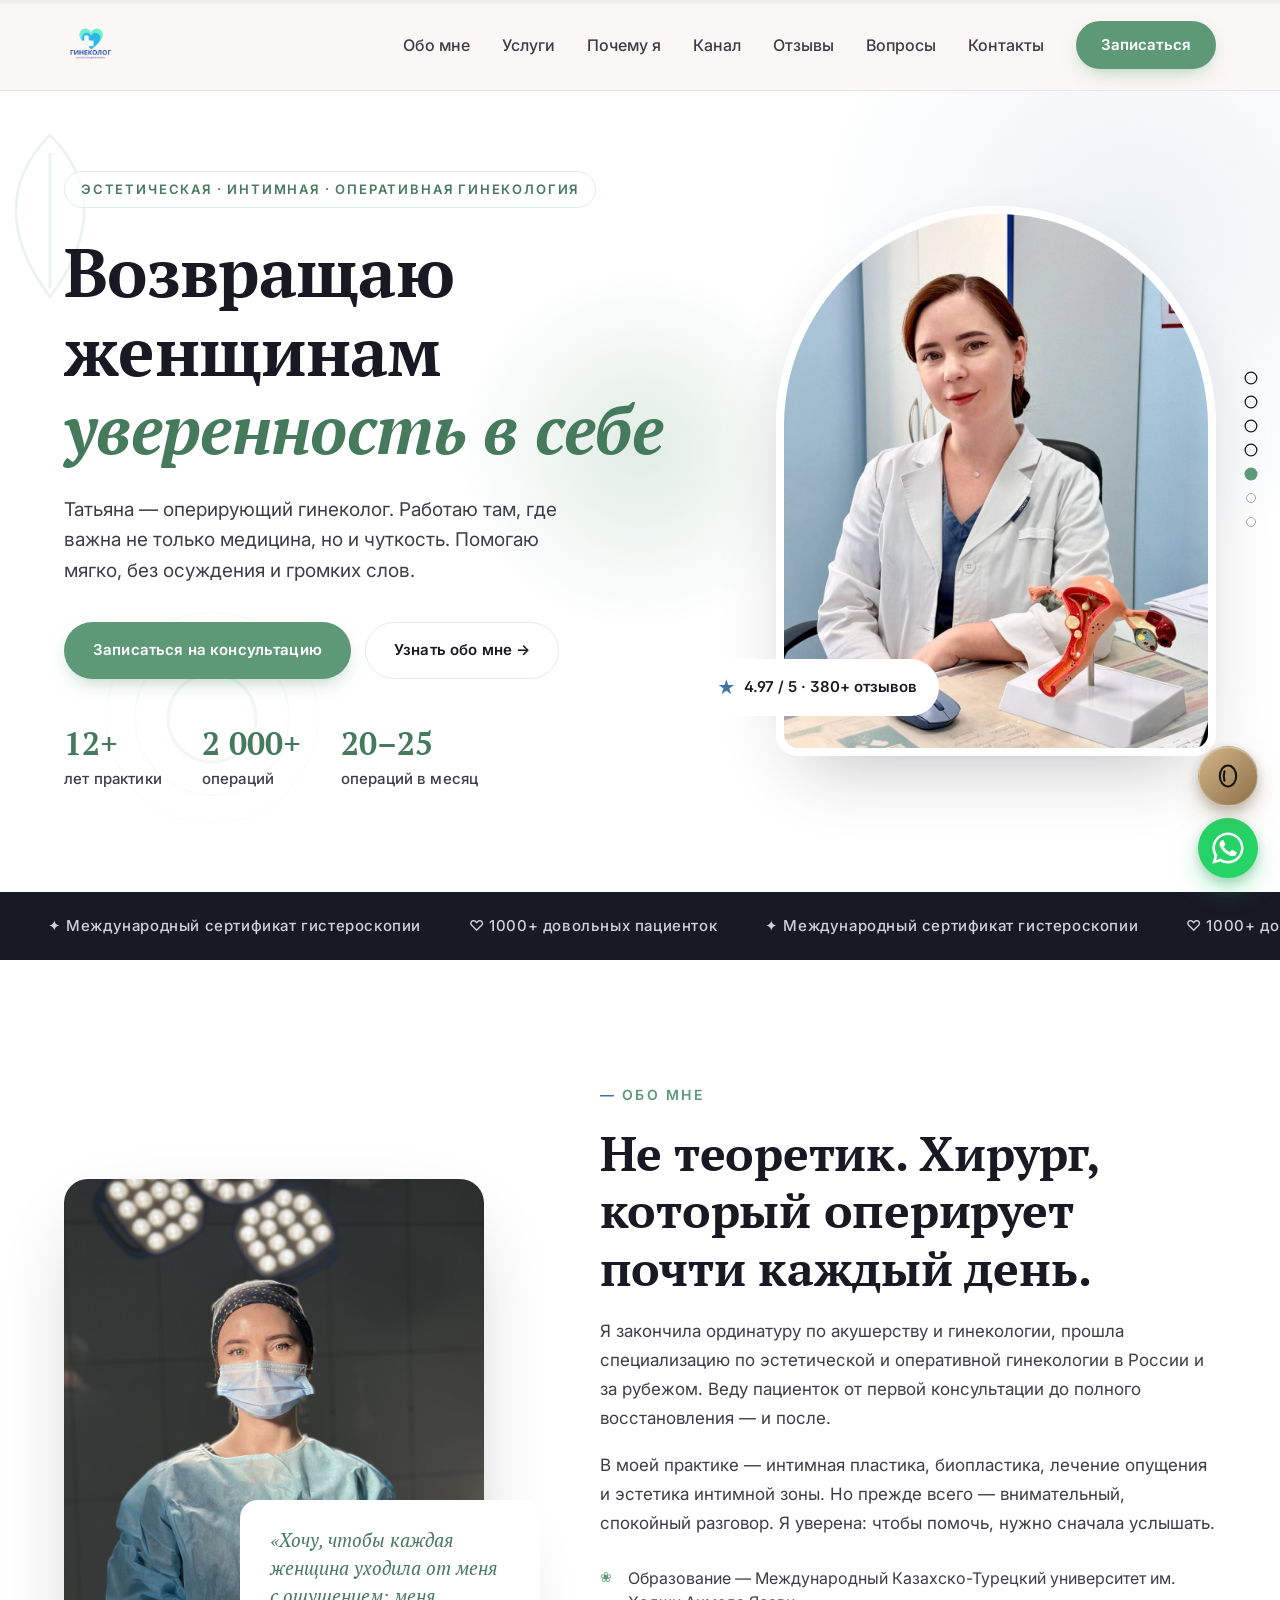
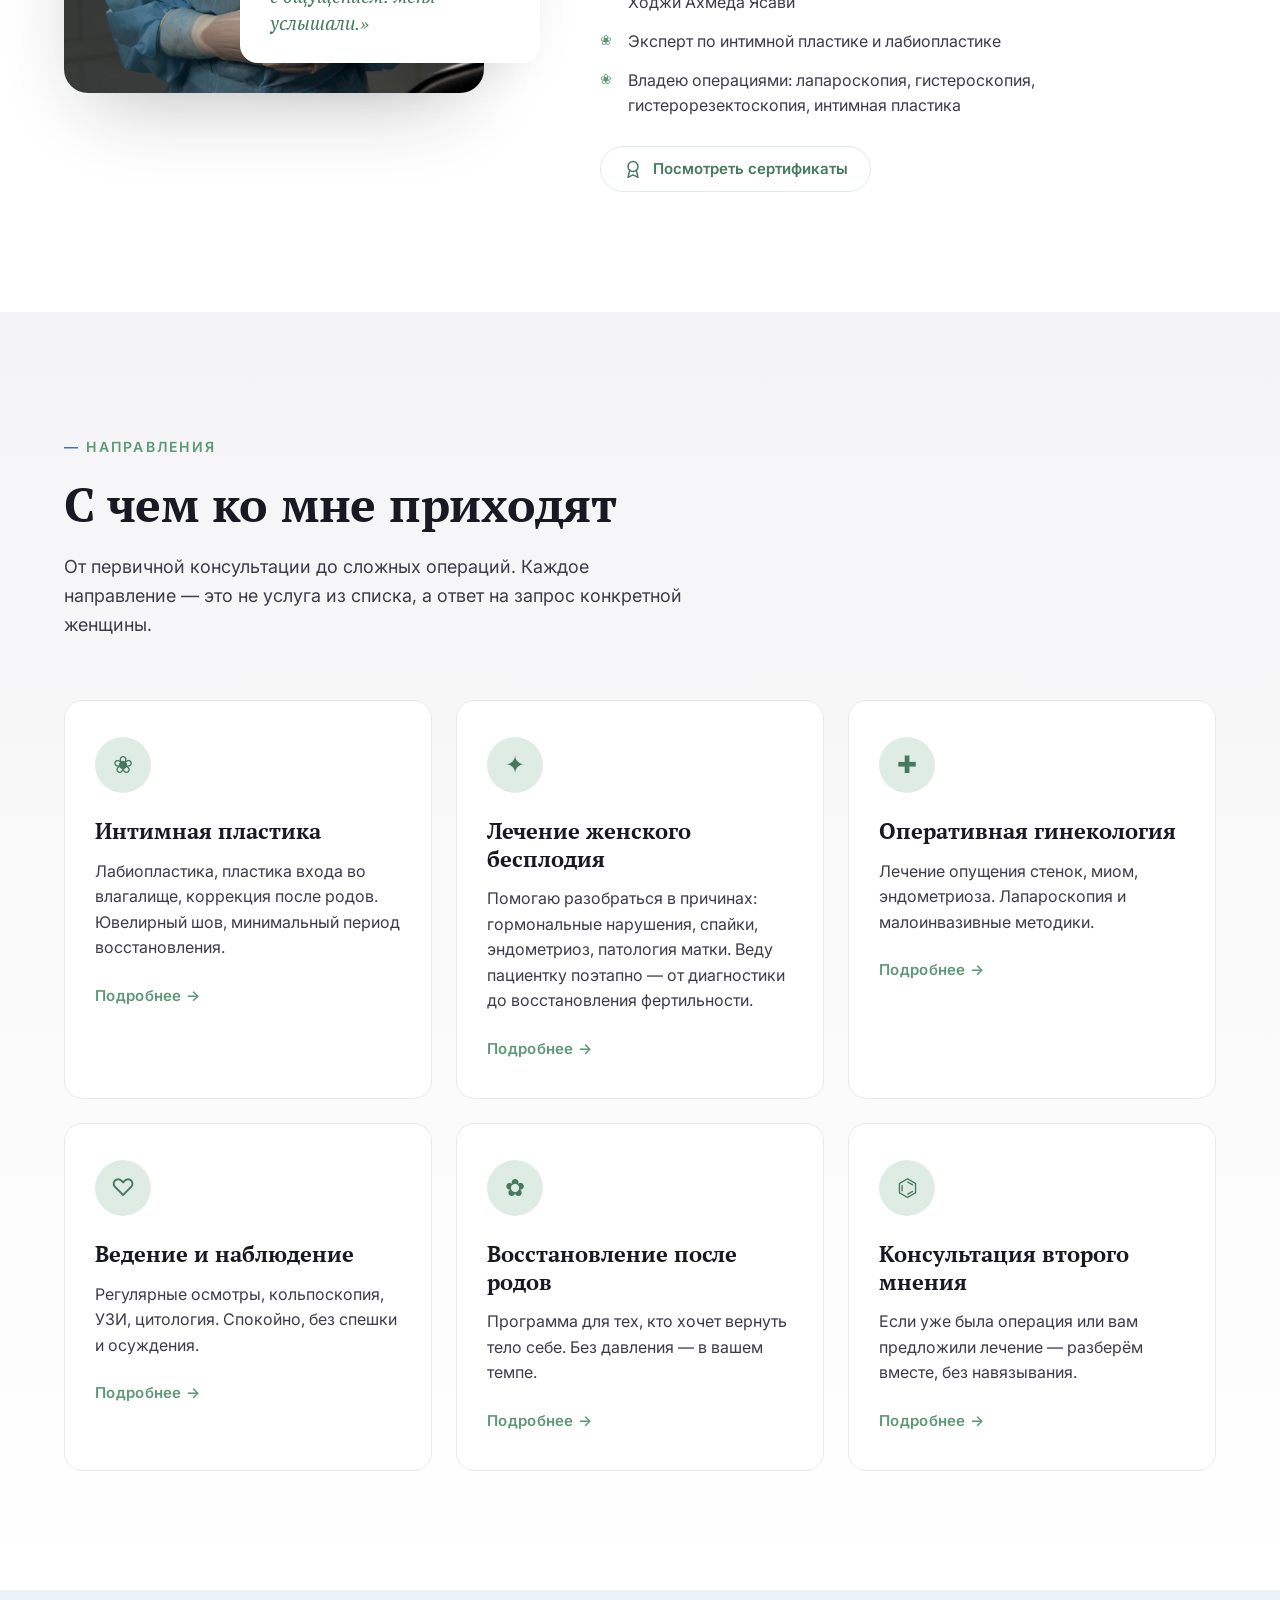
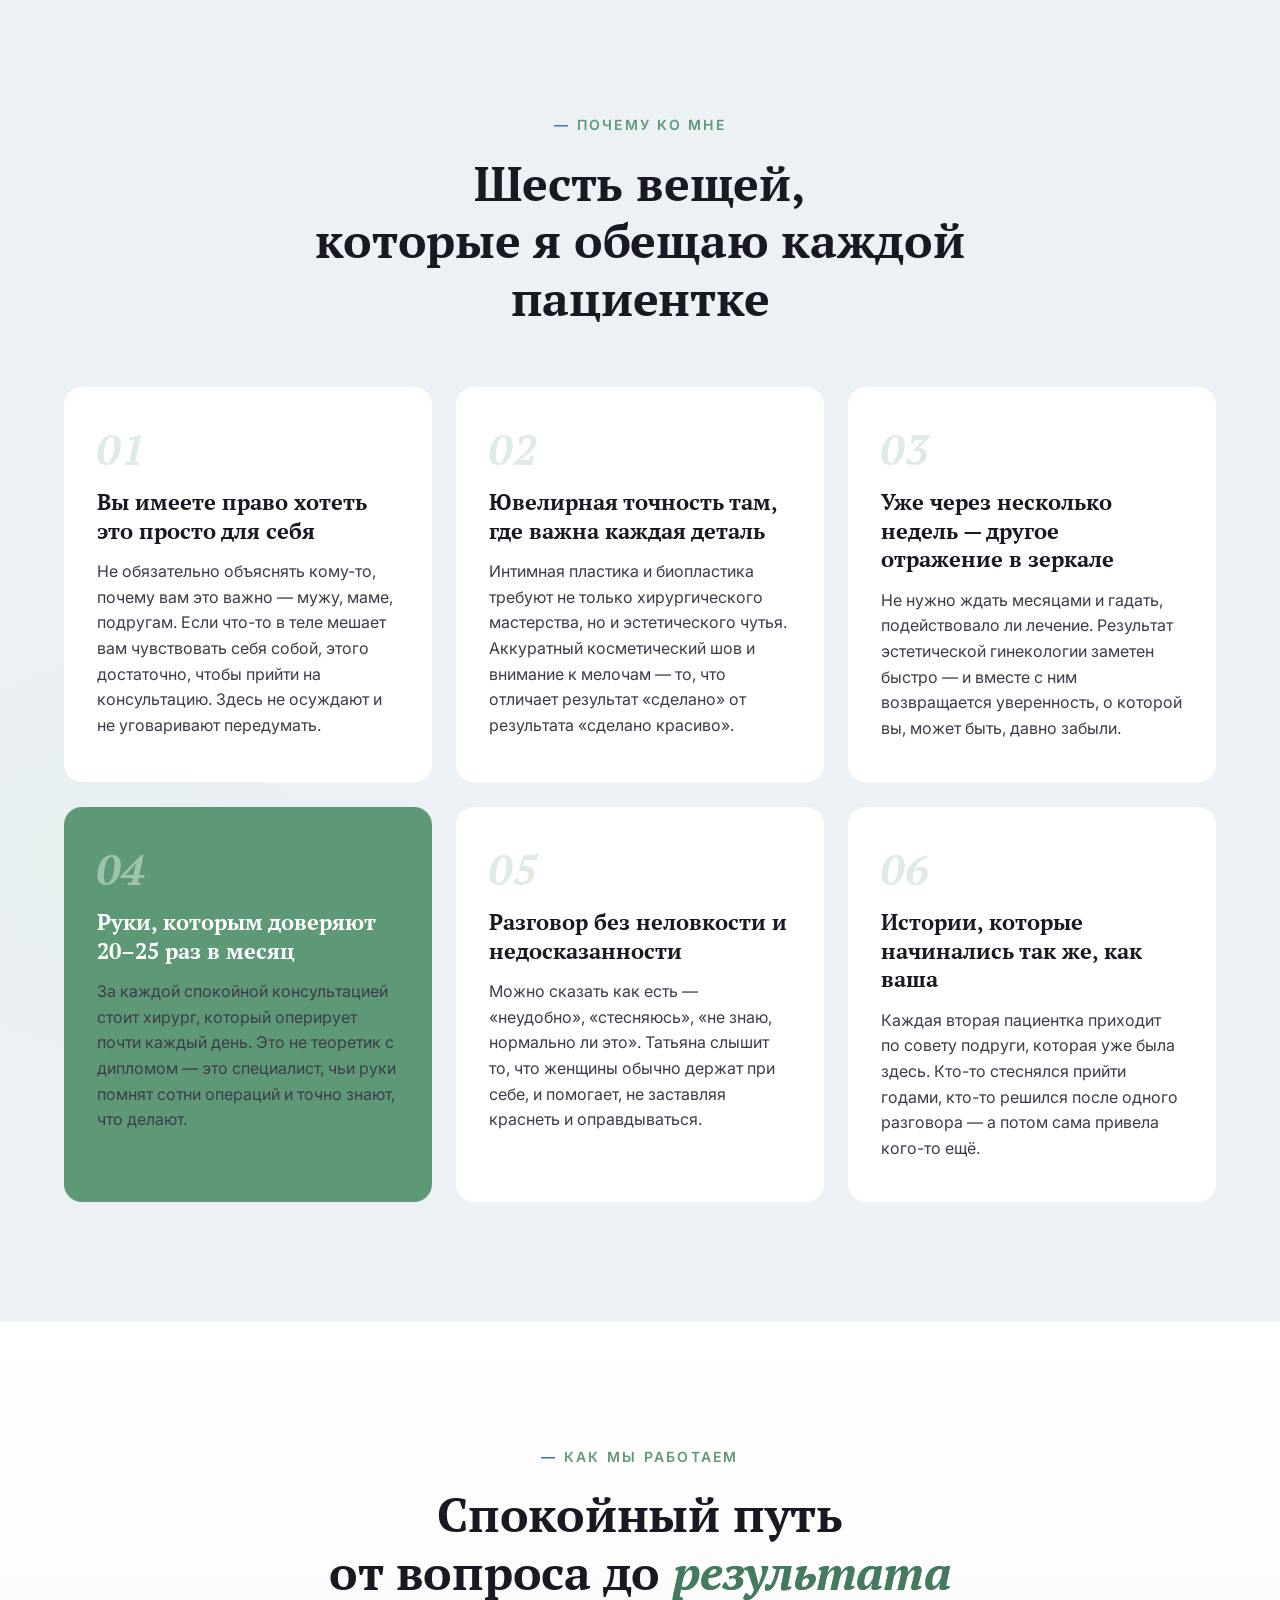
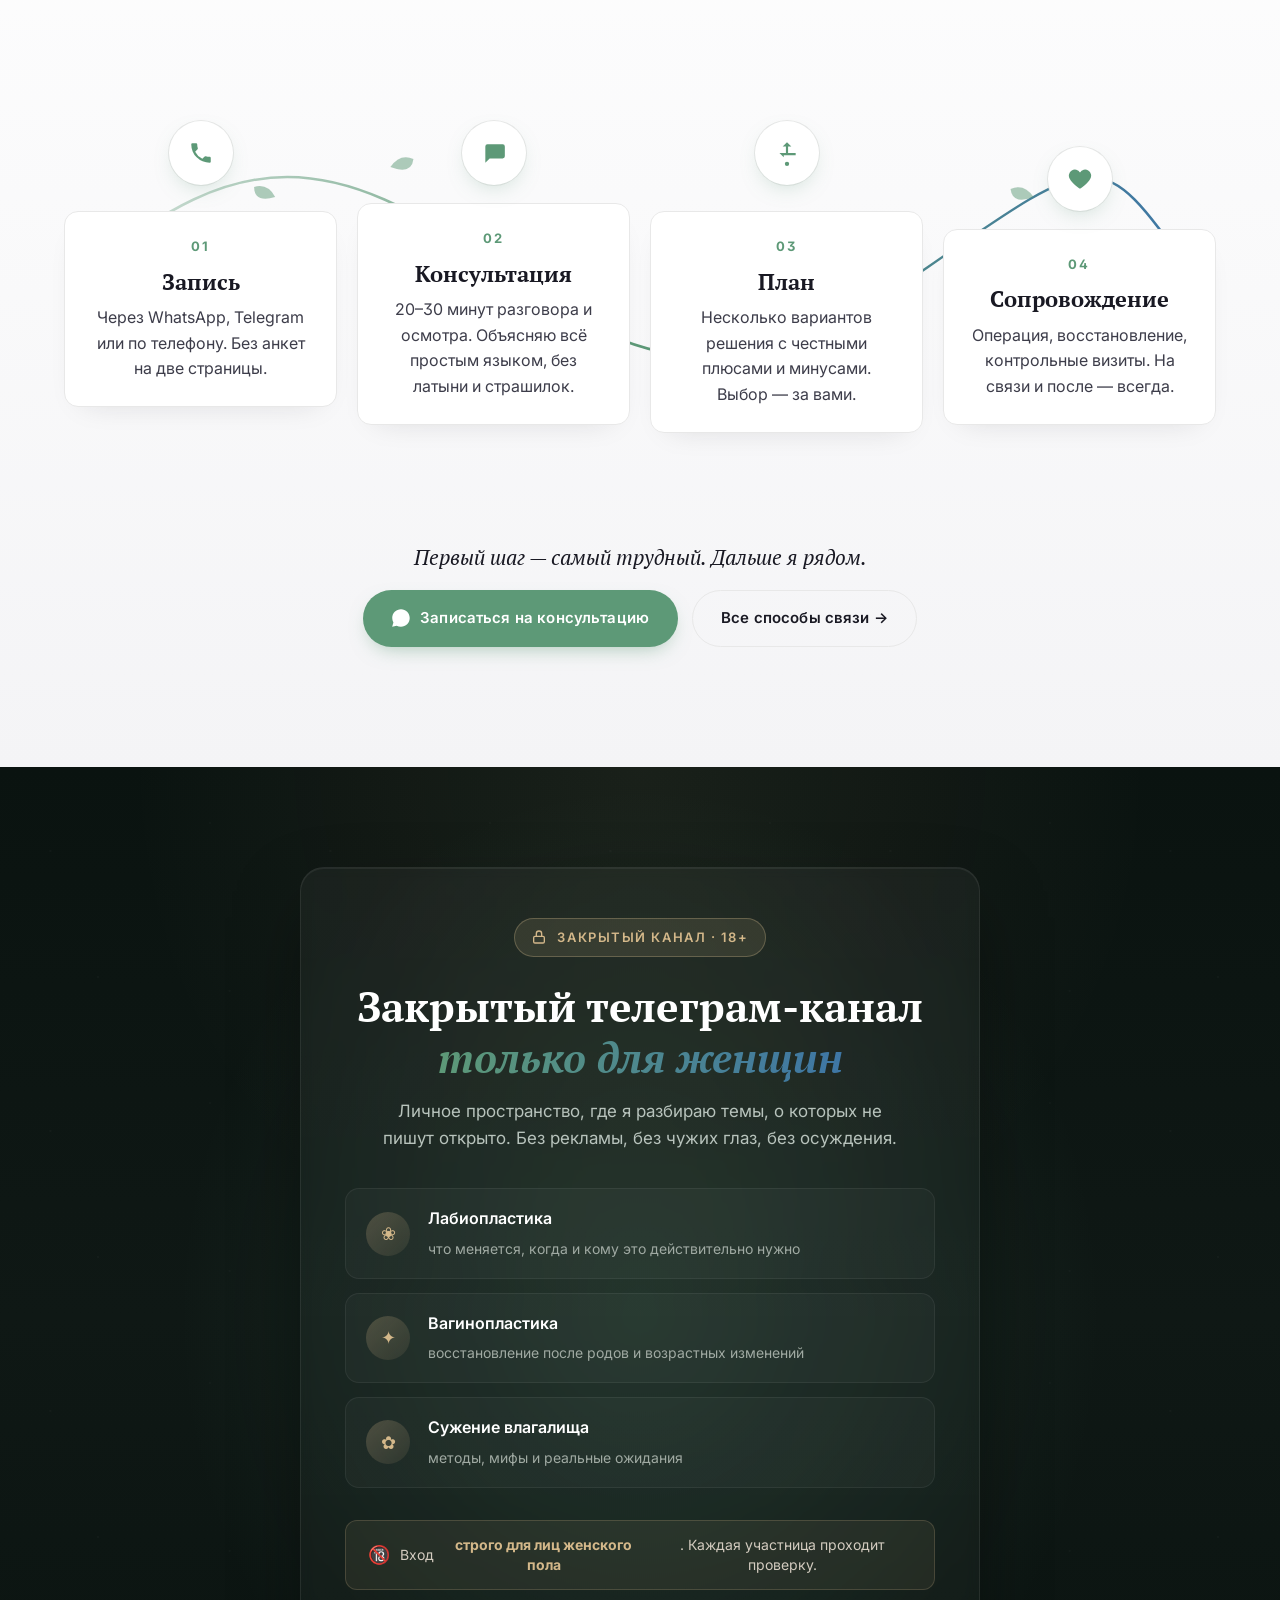
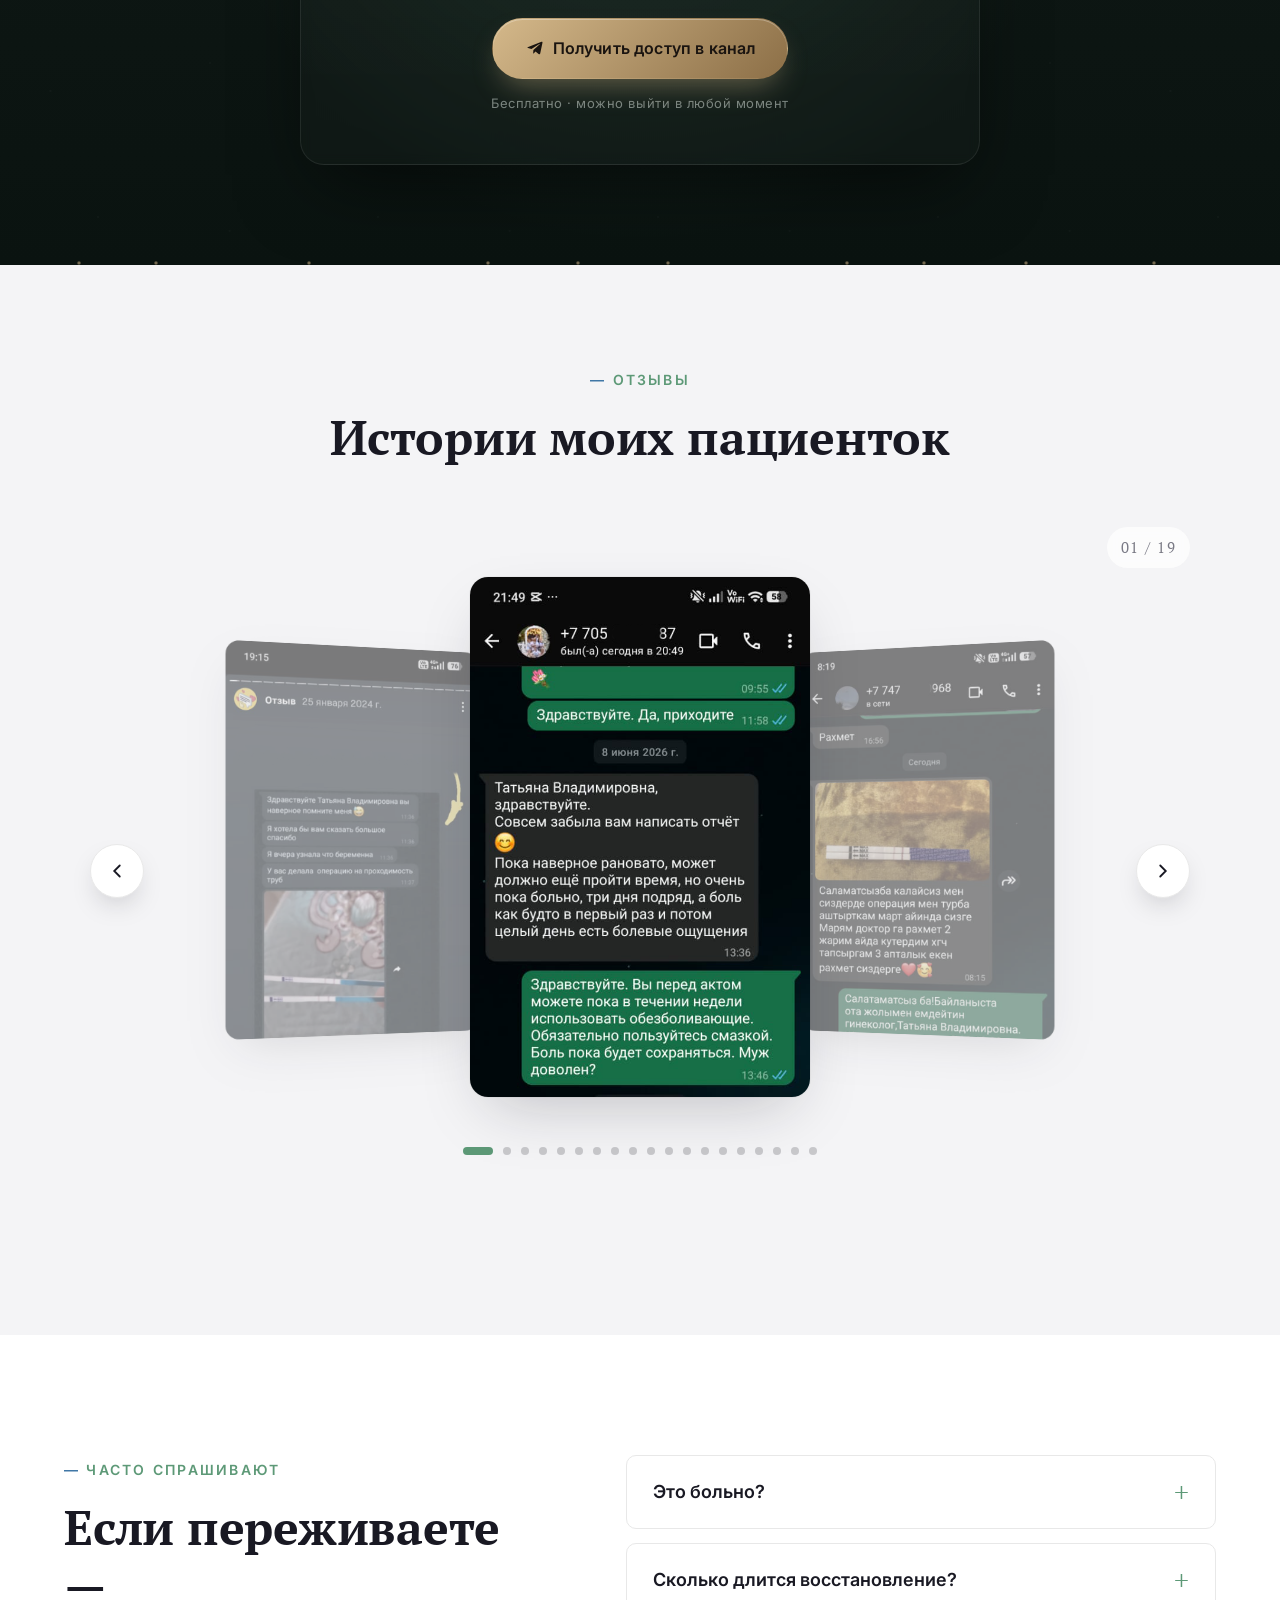
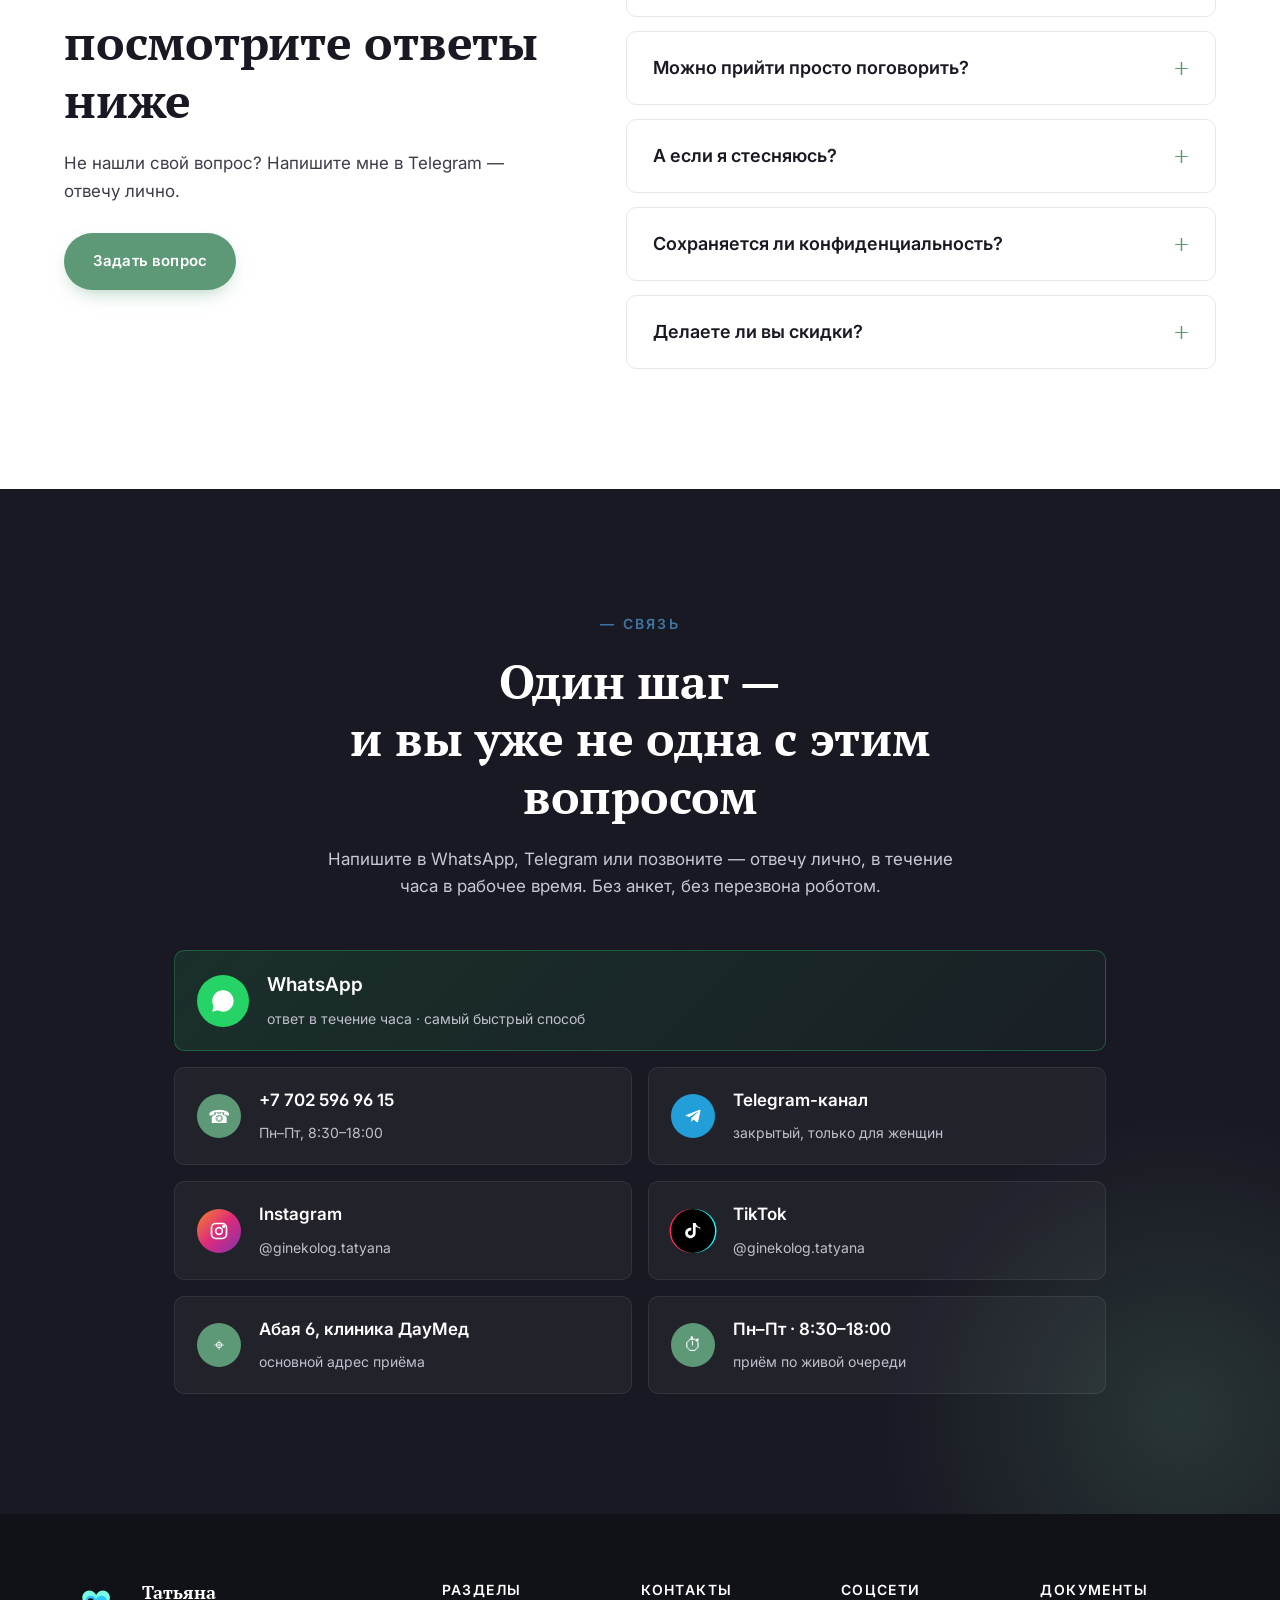
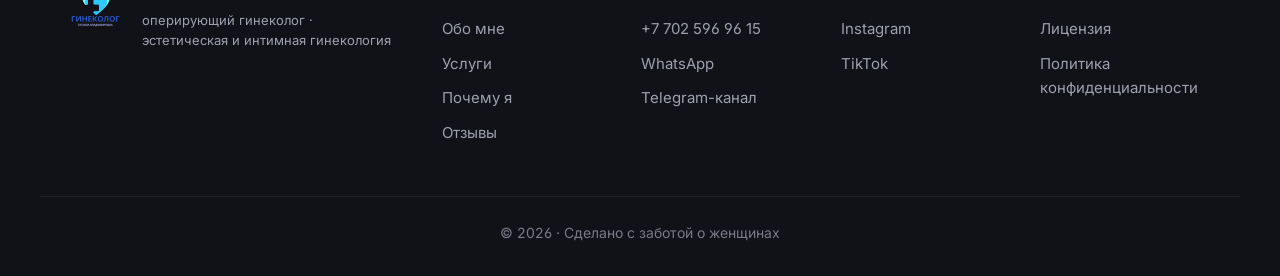
==== index.html @ 188d3ff8 "Hide T-letter fallback by default in nav logo: only show on image load error" ====
<!DOCTYPE html>
<html lang="ru">
<head>
<meta charset="UTF-8">
<meta name="viewport" content="width=device-width, initial-scale=1.0">
<title>Татьяна — оперирующий гинеколог · Эстетическая и интимная гинекология</title>
<meta name="description" content="Оперирующий гинеколог Татьяна Владимировна. Интимная пластика, лечение бесплодия, оперативная гинекология. Запись на консультацию в WhatsApp.">
<link rel="icon" type="image/png" href="images/logo.png">
<link rel="apple-touch-icon" href="images/logo.png">
<meta property="og:type" content="website">
<meta property="og:title" content="Гинеколог Татьяна Владимировна — интимная пластика, лечение бесплодия">
<meta property="og:description" content="Оперирующий гинеколог. Интимная пластика, лечение бесплодия, оперативная гинекология. 6+ лет практики, международный сертификат.">
<meta property="og:image" content="images/logo.png">
<meta property="og:image:width" content="1024">
<meta property="og:image:height" content="1024">
<meta property="og:site_name" content="Гинеколог Татьяна Владимировна">
<meta name="twitter:card" content="summary">
<meta name="twitter:image" content="images/logo.png">
<link rel="preconnect" href="https://fonts.googleapis.com">
<link rel="preconnect" href="https://fonts.gstatic.com" crossorigin>
<link href="https://fonts.googleapis.com/css2?family=PT+Serif:ital,wght@0,400;0,700;1,400;1,700&family=Inter:wght@300;400;500;600;700&display=swap" rel="stylesheet">
<link rel="stylesheet" href="styles.css">
</head>
<body>

<!-- ===== СКРОЛЛ ПРОГРЕСС ===== -->
<div class="scroll-progress"><span id="scrollBar"></span></div>

<!-- ===== КУРСОР СВЕЧЕНИЕ ===== -->
<div class="cursor-glow" id="cursorGlow"></div>

<!-- ===== ПЛАВАЮЩАЯ КНОПКА WHATSAPP ===== -->
<a href="https://wa.me/77025969615?text=Здравствуйте%2C%20хочу%20записаться%20на%20консультацию"
   target="_blank" rel="noopener" class="wa-float" aria-label="Написать в WhatsApp">
  <svg viewBox="0 0 32 32" aria-hidden="true">
    <path fill="currentColor" d="M16 .4C7.4.4.4 7.4.4 16c0 2.8.7 5.5 2.1 7.9L.3 31.7l8-2.1c2.3 1.3 4.9 1.9 7.6 1.9 8.6 0 15.6-7 15.6-15.6S24.6.4 16 .4zm0 28.4c-2.4 0-4.7-.6-6.7-1.9l-.5-.3-4.7 1.3 1.3-4.6-.3-.5C3.7 20.7 3 18.4 3 16 3 8.8 8.8 3 16 3s13 5.8 13 13-5.8 12.8-13 12.8zm7.2-9.6c-.4-.2-2.3-1.1-2.7-1.3s-.6-.2-.9.2-1 1.3-1.3 1.6-.5.2-.9 0-1.7-.6-3.2-2c-1.2-1.1-2-2.4-2.2-2.8s0-.6.2-.8c.2-.2.4-.5.6-.7.2-.2.3-.4.4-.7.1-.2 0-.5-.1-.7s-.9-2.2-1.2-3c-.3-.8-.7-.7-.9-.7h-.8c-.3 0-.7.1-1.1.5-.4.4-1.5 1.4-1.5 3.5s1.5 4 1.7 4.3c.2.3 3 4.6 7.3 6.4 1 .4 1.8.7 2.4.9 1 .3 1.9.3 2.7.2.8-.1 2.3-1 2.6-1.9.3-.9.3-1.7.2-1.9-.1-.2-.4-.3-.8-.5z"/>
  </svg>
  <span class="wa-float__tip">Написать в WhatsApp</span>
</a>

<!-- ===== БОКОВАЯ DOT НАВИГАЦИЯ ===== -->
<aside class="dot-nav" id="dotNav">
  <a href="#about" data-label="Обо мне"></a>
  <a href="#services" data-label="Услуги"></a>
  <a href="#advantages" data-label="Почему я"></a>
  <a href="#club" data-label="Канал"></a>
  <a href="#reviews" data-label="Отзывы"></a>
  <a href="#faq" data-label="Вопросы"></a>
  <a href="#contact" data-label="Контакты"></a>
</aside>

<!-- ===== ПЛАВАЮЩИЕ ЛИСТЬЯ (ДЕКОР) ===== -->
<svg class="leaf leaf--1" viewBox="0 0 100 100" aria-hidden="true">
  <path d="M50 5 C30 25, 20 55, 50 95 C80 55, 70 25, 50 5 Z M50 15 L50 90" fill="none" stroke="currentColor" stroke-width="1.5"/>
</svg>
<svg class="leaf leaf--2" viewBox="0 0 100 100" aria-hidden="true">
  <path d="M50 5 C30 25, 20 55, 50 95 C80 55, 70 25, 50 5 Z M50 15 L50 90 M50 35 L35 45 M50 35 L65 45 M50 55 L32 65 M50 55 L68 65" fill="none" stroke="currentColor" stroke-width="1.5"/>
</svg>
<svg class="leaf leaf--3" viewBox="0 0 100 100" aria-hidden="true">
  <circle cx="50" cy="50" r="20" fill="none" stroke="currentColor" stroke-width="1.5"/>
  <circle cx="50" cy="50" r="35" fill="none" stroke="currentColor" stroke-width="1" opacity=".5"/>
  <circle cx="50" cy="50" r="48" fill="none" stroke="currentColor" stroke-width=".8" opacity=".3"/>
</svg>

<!-- ===== NAV ===== -->
<header class="nav">
  <div class="container nav__inner">
    <a href="#" class="nav__logo">
      <img class="nav__logo-img" src="images/logo.png" alt="Гинеколог Татьяна Владимировна" onerror="this.style.display='none';this.nextElementSibling.style.display='flex'">
      <span class="nav__logo-fallback" style="display:none">
        <span class="nav__logo-mark">T</span>
        <span class="nav__logo-text">Татьяна<br><small>гинеколог · хирург</small></span>
      </span>
    </a>
    <nav class="nav__links">
      <a href="#about">Обо мне</a>
      <a href="#services">Услуги</a>
      <a href="#advantages">Почему я</a>
      <a href="#club">Канал</a>
      <a href="#reviews">Отзывы</a>
      <a href="#faq">Вопросы</a>
      <a href="#contact">Контакты</a>
    </nav>
    <a href="#contact" class="btn btn--primary nav__cta">Записаться</a>
    <button class="nav__burger" aria-label="меню" onclick="document.body.classList.toggle('menu-open')">
      <span></span><span></span><span></span>
    </button>
  </div>
</header>

<!-- ===== HERO ===== -->
<section class="hero">
  <div class="hero__bg-blob"></div>
  <div class="container hero__inner">
    <div class="hero__text">
      <div class="hero__eyebrow">Эстетическая · интимная · оперативная гинекология</div>
      <h1 class="hero__title" data-split>
        Возвращаю женщинам<br>
        <em class="grad-text">уверенность в себе</em>
      </h1>
      <p class="hero__lead">
        Татьяна — оперирующий гинеколог. Работаю там, где важна не только медицина,
        но и чуткость. Помогаю мягко, без осуждения и громких слов.
      </p>
      <div class="hero__cta">
        <a href="#contact" class="btn btn--primary">Записаться на консультацию</a>
        <a href="#about" class="btn btn--ghost">Узнать обо мне →</a>
      </div>
      <div class="hero__stats">
        <div><b data-count="12" data-suffix="+">0</b><span>лет практики</span></div>
        <div><b data-count="2000" data-suffix="+">0</b><span>операций</span></div>
        <div><b data-count="25" data-prefix="20–">0</b><span>операций в месяц</span></div>
      </div>
    </div>
    <div class="hero__photo">
      <div class="hero__photo-frame">
        <img src="images/hero.jpg" alt="Татьяна — оперирующий гинеколог" loading="eager">
      </div>
      <div class="hero__photo-badge">
        <span>★</span> 4.97 / 5 · 380+ отзывов
      </div>
    </div>
  </div>
</section>

<!-- ===== TRUST STRIP (бегущая строка) ===== -->
<section class="trust">
  <div class="marquee">
    <div class="marquee__track">
      <span>✦ Международный сертификат гистероскопии</span>
      <span>♡ 1000+ довольных пациенток</span>
      <!-- дубль для бесшовности -->
      <span>✦ Международный сертификат гистероскопии</span>
      <span>♡ 1000+ довольных пациенток</span>
      <span>✦ Международный сертификат гистероскопии</span>
      <span>♡ 1000+ довольных пациенток</span>
      <span>✦ Международный сертификат гистероскопии</span>
      <span>♡ 1000+ довольных пациенток</span>
    </div>
  </div>
</section>

<!-- ===== ABOUT ===== -->
<section class="about" id="about">
  <div class="container about__inner">
    <div class="about__photo">
      <div class="about__photo-frame">
        <img src="images/about.jpg" alt="Татьяна на приёме — фото в кабинете" loading="lazy">
      </div>
      <div class="about__quote">
        «Хочу, чтобы каждая женщина уходила от меня
        с ощущением: меня услышали.»
      </div>
    </div>
    <div class="about__text">
      <div class="section-eyebrow">Обо мне</div>
      <h2 class="section-title">Не теоретик. Хирург, который оперирует почти каждый день.</h2>
      <p>
        Я закончила ординатуру по акушерству и гинекологии, прошла специализацию по
        эстетической и оперативной гинекологии в России и за рубежом. Веду пациенток
        от первой консультации до полного восстановления — и после.
      </p>
      <p>
        В моей практике — интимная пластика, биопластика, лечение опущения и эстетика
        интимной зоны. Но прежде всего — внимательный, спокойный разговор.
        Я уверена: чтобы помочь, нужно сначала услышать.
      </p>
      <ul class="about__list">
        <li>Образование — Международный Казахско-Турецкий университет им. Ходжи Ахмеда Ясави</li>
        <li>Эксперт по интимной пластике и лабиопластике</li>
        <li>Владею операциями: лапароскопия, гистероскопия, гистерорезектоскопия, интимная пластика</li>
      </ul>
      <button type="button" class="about__certs-btn" id="certsOpen">
        <svg viewBox="0 0 24 24" width="20" height="20" fill="none" stroke="currentColor" stroke-width="1.8" stroke-linecap="round" stroke-linejoin="round" aria-hidden="true">
          <circle cx="12" cy="9" r="6"/>
          <path d="M8 13.5 L6 22 L12 19 L18 22 L16 13.5"/>
        </svg>
        Посмотреть сертификаты
      </button>
    </div>
  </div>
</section>

<!-- ===== ПОПАП СЕРТИФИКАТОВ ===== -->
<div class="certs-modal" id="certsModal" aria-hidden="true" role="dialog" aria-label="Сертификаты и дипломы">
  <div class="certs-modal__backdrop" data-cert-close></div>
  <button class="certs-modal__close" data-cert-close aria-label="Закрыть">
    <svg viewBox="0 0 24 24" fill="none" stroke="currentColor" stroke-width="2" stroke-linecap="round"><path d="M6 6l12 12M18 6L6 18"/></svg>
  </button>
  <div class="certs-modal__stage">
    <div class="certs-modal__head">
      <div class="section-eyebrow">Документы</div>
      <h3>Сертификаты и дипломы</h3>
      <p>Нажмите на любой, чтобы увеличить</p>
    </div>
    <div class="certs-grid" id="certsGrid">
      <a href="images/certificates/cert-1.jpg" target="_blank" rel="noopener" class="certs-grid__item"><img src="images/certificates/cert-1.jpg" alt="Сертификат 1" loading="lazy" onerror="this.parentElement.style.display='none'"></a>
      <a href="images/certificates/cert-2.jpg" target="_blank" rel="noopener" class="certs-grid__item"><img src="images/certificates/cert-2.jpg" alt="Сертификат 2" loading="lazy" onerror="this.parentElement.style.display='none'"></a>
      <a href="images/certificates/cert-3.jpg" target="_blank" rel="noopener" class="certs-grid__item"><img src="images/certificates/cert-3.jpg" alt="Сертификат 3" loading="lazy" onerror="this.parentElement.style.display='none'"></a>
      <a href="images/certificates/cert-4.jpg" target="_blank" rel="noopener" class="certs-grid__item"><img src="images/certificates/cert-4.jpg" alt="Сертификат 4" loading="lazy" onerror="this.parentElement.style.display='none'"></a>
      <a href="images/certificates/cert-5.jpg" target="_blank" rel="noopener" class="certs-grid__item"><img src="images/certificates/cert-5.jpg" alt="Сертификат 5" loading="lazy" onerror="this.parentElement.style.display='none'"></a>
      <a href="images/certificates/cert-6.jpg" target="_blank" rel="noopener" class="certs-grid__item"><img src="images/certificates/cert-6.jpg" alt="Сертификат 6" loading="lazy" onerror="this.parentElement.style.display='none'"></a>
      <a href="images/certificates/cert-7.jpg" target="_blank" rel="noopener" class="certs-grid__item"><img src="images/certificates/cert-7.jpg" alt="Сертификат 7" loading="lazy" onerror="this.parentElement.style.display='none'"></a>
    </div>
    <p class="certs-empty" id="certsEmpty">Документы загружаются. Скоро будут опубликованы.</p>
  </div>
</div>

<!-- ===== SERVICES ===== -->
<section class="services" id="services">
  <div class="container">
    <div class="section-head">
      <div class="section-eyebrow">Направления</div>
      <h2 class="section-title">С чем ко мне приходят</h2>
      <p class="section-lead">
        От первичной консультации до сложных операций. Каждое направление — это не услуга
        из списка, а ответ на запрос конкретной женщины.
      </p>
    </div>
    <div class="services__grid">
      <article class="service" data-tilt>
        <div class="service__icon">❀</div>
        <h3>Интимная пластика</h3>
        <p>Лабиопластика, пластика входа во влагалище, коррекция после родов. Ювелирный шов, минимальный период восстановления.</p>
        <a class="service__link" href="services/intimate-plasty.html">Подробнее →</a>
      </article>
      <article class="service" data-tilt>
        <div class="service__icon">✦</div>
        <h3>Лечение женского бесплодия</h3>
        <p>Помогаю разобраться в причинах: гормональные нарушения, спайки, эндометриоз, патология матки. Веду пациентку поэтапно — от диагностики до восстановления фертильности.</p>
        <a class="service__link" href="services/infertility.html">Подробнее →</a>
      </article>
      <article class="service" data-tilt>
        <div class="service__icon">✚</div>
        <h3>Оперативная гинекология</h3>
        <p>Лечение опущения стенок, миом, эндометриоза. Лапароскопия и малоинвазивные методики.</p>
        <a class="service__link" href="services/surgery.html">Подробнее →</a>
      </article>
      <article class="service" data-tilt>
        <div class="service__icon">♡</div>
        <h3>Ведение и наблюдение</h3>
        <p>Регулярные осмотры, кольпоскопия, УЗИ, цитология. Спокойно, без спешки и осуждения.</p>
        <a class="service__link" href="services/observation.html">Подробнее →</a>
      </article>
      <article class="service" data-tilt>
        <div class="service__icon">✿</div>
        <h3>Восстановление после родов</h3>
        <p>Программа для тех, кто хочет вернуть тело себе. Без давления — в вашем темпе.</p>
        <a class="service__link" href="services/postpartum.html">Подробнее →</a>
      </article>
      <article class="service" data-tilt>
        <div class="service__icon">⌬</div>
        <h3>Консультация второго мнения</h3>
        <p>Если уже была операция или вам предложили лечение — разберём вместе, без навязывания.</p>
        <a class="service__link" href="services/second-opinion.html">Подробнее →</a>
      </article>
    </div>
  </div>
</section>

<!-- ===== ADVANTAGES (6 БЛОКОВ ИЗ ДОКА) ===== -->
<section class="adv" id="advantages">
  <div class="container">
    <div class="section-head section-head--center">
      <div class="section-eyebrow">Почему ко мне</div>
      <h2 class="section-title">Шесть вещей,<br>которые я обещаю каждой пациентке</h2>
    </div>
    <div class="adv__grid">
      <div class="adv__card" data-tilt>
        <div class="adv__num">01</div>
        <h3>Вы имеете право хотеть это просто для себя</h3>
        <p>Не обязательно объяснять кому-то, почему вам это важно — мужу, маме, подругам. Если что-то в теле мешает вам чувствовать себя собой, этого достаточно, чтобы прийти на консультацию. Здесь не осуждают и не уговаривают передумать.</p>
      </div>
      <div class="adv__card" data-tilt>
        <div class="adv__num">02</div>
        <h3>Ювелирная точность там, где важна каждая деталь</h3>
        <p>Интимная пластика и биопластика требуют не только хирургического мастерства, но и эстетического чутья. Аккуратный косметический шов и внимание к мелочам — то, что отличает результат «сделано» от результата «сделано красиво».</p>
      </div>
      <div class="adv__card" data-tilt>
        <div class="adv__num">03</div>
        <h3>Уже через несколько недель — другое отражение в зеркале</h3>
        <p>Не нужно ждать месяцами и гадать, подействовало ли лечение. Результат эстетической гинекологии заметен быстро — и вместе с ним возвращается уверенность, о которой вы, может быть, давно забыли.</p>
      </div>
      <div class="adv__card adv__card--accent" data-tilt>
        <div class="adv__num">04</div>
        <h3>Руки, которым доверяют 20–25 раз в месяц</h3>
        <p>За каждой спокойной консультацией стоит хирург, который оперирует почти каждый день. Это не теоретик с дипломом — это специалист, чьи руки помнят сотни операций и точно знают, что делают.</p>
      </div>
      <div class="adv__card" data-tilt>
        <div class="adv__num">05</div>
        <h3>Разговор без неловкости и недосказанности</h3>
        <p>Можно сказать как есть — «неудобно», «стесняюсь», «не знаю, нормально ли это». Татьяна слышит то, что женщины обычно держат при себе, и помогает, не заставляя краснеть и оправдываться.</p>
      </div>
      <div class="adv__card" data-tilt>
        <div class="adv__num">06</div>
        <h3>Истории, которые начинались так же, как ваша</h3>
        <p>Каждая вторая пациентка приходит по совету подруги, которая уже была здесь. Кто-то стеснялся прийти годами, кто-то решился после одного разговора — а потом сама привела кого-то ещё.</p>
      </div>
    </div>
  </div>
</section>

<!-- ===== PROCESS ===== -->
<section class="process" id="process">
  <div class="container">
    <div class="section-head section-head--center">
      <div class="section-eyebrow">Как мы работаем</div>
      <h2 class="section-title">Спокойный путь<br>от вопроса до <em class="grad-text">результата</em></h2>
    </div>

    <div class="path">
      <svg class="path__svg" viewBox="0 0 1200 360" preserveAspectRatio="none" aria-hidden="true">
        <defs>
          <linearGradient id="pathG" x1="0" y1="0" x2="1" y2="0">
            <stop offset="0%" stop-color="#5d9977" stop-opacity=".25"/>
            <stop offset="50%" stop-color="#5d9977"/>
            <stop offset="100%" stop-color="#3e76a5"/>
          </linearGradient>
        </defs>
        <path id="branch" class="path__branch"
              d="M 30 180 C 180 60, 280 60, 450 180 S 720 300, 900 180 S 1080 60, 1170 180"
              fill="none" stroke="url(#pathG)" stroke-width="2.5" stroke-linecap="round"/>
        <g class="path__leaves" fill="#5d9977">
          <path d="M 220 110 q -8 -14 -22 -10 q 0 16 22 10 Z" opacity=".5"/>
          <path d="M 340 80 q 10 -14 24 -8 q -2 16 -24 8 Z" opacity=".5"/>
          <path d="M 560 230 q -10 14 -24 8 q 2 -16 24 -8 Z" opacity=".5"/>
          <path d="M 770 260 q 10 14 24 8 q -2 -16 -24 -8 Z" opacity=".5"/>
          <path d="M 1010 110 q -10 -14 -24 -8 q 2 16 24 8 Z" opacity=".5"/>
        </g>
      </svg>

      <div class="path__step path__step--top" style="--col:1">
        <div class="path__node">
          <svg viewBox="0 0 24 24"><path d="M6.6 10.8a15 15 0 0 0 6.6 6.6l2.2-2.2a1 1 0 0 1 1-.25 11.5 11.5 0 0 0 3.6.57 1 1 0 0 1 1 1V20a1 1 0 0 1-1 1A17 17 0 0 1 3 4a1 1 0 0 1 1-1h3.5a1 1 0 0 1 1 1 11.5 11.5 0 0 0 .57 3.6 1 1 0 0 1-.25 1l-2.22 2.2Z"/></svg>
        </div>
        <div class="path__card">
          <div class="path__num">01</div>
          <h4>Запись</h4>
          <p>Через WhatsApp, Telegram или по телефону. Без анкет на две страницы.</p>
        </div>
      </div>

      <div class="path__step path__step--bot" style="--col:2">
        <div class="path__node">
          <svg viewBox="0 0 24 24"><path d="M4 4h16a2 2 0 0 1 2 2v9a2 2 0 0 1-2 2H8l-4 4V6a2 2 0 0 1 2-2Zm3 5h10v2H7V9Zm0 4h7v2H7v-2Z"/></svg>
        </div>
        <div class="path__card">
          <div class="path__num">02</div>
          <h4>Консультация</h4>
          <p>20–30 минут разговора и осмотра. Объясняю всё простым языком, без латыни и страшилок.</p>
        </div>
      </div>

      <div class="path__step path__step--top" style="--col:3">
        <div class="path__node">
          <svg viewBox="0 0 24 24"><path d="M12 2 8 6h3v6H5l4 4V14h11v-2h-7V6h3l-4-4Zm0 18a2 2 0 1 0 0 4 2 2 0 0 0 0-4Z"/></svg>
        </div>
        <div class="path__card">
          <div class="path__num">03</div>
          <h4>План</h4>
          <p>Несколько вариантов решения с честными плюсами и минусами. Выбор — за вами.</p>
        </div>
      </div>

      <div class="path__step path__step--bot" style="--col:4">
        <div class="path__node">
          <svg viewBox="0 0 24 24"><path d="M12 21s-7-4.5-9.5-9.3A5.5 5.5 0 0 1 12 6a5.5 5.5 0 0 1 9.5 5.7C19 16.5 12 21 12 21Z"/></svg>
        </div>
        <div class="path__card">
          <div class="path__num">04</div>
          <h4>Сопровождение</h4>
          <p>Операция, восстановление, контрольные визиты. На связи и после — всегда.</p>
        </div>
      </div>
    </div>

    <div class="process__cta">
      <p class="process__cta-text">Первый шаг — самый трудный. Дальше я рядом.</p>
      <div class="process__cta-row">
        <a href="https://wa.me/77025969615?text=Здравствуйте%2C%20хочу%20записаться%20на%20консультацию" target="_blank" rel="noopener" class="btn btn--primary">
          <svg viewBox="0 0 32 32" width="18" height="18" fill="currentColor" aria-hidden="true"><path d="M16 .4C7.4.4.4 7.4.4 16c0 2.8.7 5.5 2.1 7.9L.3 31.7l8-2.1c2.3 1.3 4.9 1.9 7.6 1.9 8.6 0 15.6-7 15.6-15.6S24.6.4 16 .4zm7.2 19c-.4-.2-2.3-1.1-2.7-1.3s-.6-.2-.9.2-1 1.3-1.3 1.6-.5.2-.9 0-1.7-.6-3.2-2c-1.2-1.1-2-2.4-2.2-2.8s0-.6.2-.8c.2-.2.4-.5.6-.7.2-.2.3-.4.4-.7.1-.2 0-.5-.1-.7s-.9-2.2-1.2-3c-.3-.8-.7-.7-.9-.7h-.8c-.3 0-.7.1-1.1.5-.4.4-1.5 1.4-1.5 3.5s1.5 4 1.7 4.3c.2.3 3 4.6 7.3 6.4 1 .4 1.8.7 2.4.9 1 .3 1.9.3 2.7.2.8-.1 2.3-1 2.6-1.9.3-.9.3-1.7.2-1.9z"/></svg>
          Записаться на консультацию
        </a>
        <a href="#contact" class="btn btn--ghost">Все способы связи →</a>
      </div>
    </div>
  </div>
</section>

<!-- ===== ЗАКРЫТЫЙ КАНАЛ ===== -->
<section class="club" id="club">
  <div class="club__pattern" aria-hidden="true"></div>
  <div class="club__particles" aria-hidden="true">
    <span></span><span></span><span></span><span></span><span></span>
    <span></span><span></span><span></span><span></span><span></span>
  </div>
  <div class="container club__inner">
    <div class="club__card">
      <div class="club__badge">
        <span class="club__lock" aria-hidden="true">
          <svg viewBox="0 0 24 24" fill="none" stroke="currentColor" stroke-width="2" stroke-linecap="round" stroke-linejoin="round">
            <rect x="4" y="11" width="16" height="10" rx="2"/>
            <path d="M8 11V7a4 4 0 0 1 8 0v4"/>
          </svg>
        </span>
        Закрытый канал · 18+
      </div>

      <h2 class="club__title">Закрытый телеграм-канал<br><em class="grad-text">только для женщин</em></h2>

      <p class="club__lead">
        Личное пространство, где я разбираю темы, о которых не пишут открыто.
        Без рекламы, без чужих глаз, без осуждения.
      </p>

      <div class="club__topics">
        <div class="club__topic">
          <span class="club__topic-mark">❀</span>
          <div>
            <b>Лабиопластика</b>
            <small>что меняется, когда и кому это действительно нужно</small>
          </div>
        </div>
        <div class="club__topic">
          <span class="club__topic-mark">✦</span>
          <div>
            <b>Вагинопластика</b>
            <small>восстановление после родов и возрастных изменений</small>
          </div>
        </div>
        <div class="club__topic">
          <span class="club__topic-mark">✿</span>
          <div>
            <b>Сужение влагалища</b>
            <small>методы, мифы и реальные ожидания</small>
          </div>
        </div>
      </div>

      <div class="club__access">
        <span class="club__warn" aria-hidden="true">🔞</span>
        Вход <strong>строго для лиц женского пола</strong>. Каждая участница проходит проверку.
      </div>

      <a href="https://t.me/+KmnrLPu9nuU3OWZi" target="_blank" rel="noopener" class="btn btn--primary club__btn">
        <svg viewBox="0 0 24 24" fill="currentColor" width="20" height="20" aria-hidden="true">
          <path d="M9.78 18.65l.28-4.23 7.68-6.92c.34-.31-.07-.46-.52-.19L7.74 13.3 3.64 12c-.88-.25-.89-.86.2-1.3l15.97-6.16c.73-.33 1.43.18 1.15 1.3l-2.72 12.81c-.19.91-.74 1.13-1.5.71L12.6 16.3l-1.99 1.93c-.23.23-.42.42-.83.42z"/>
        </svg>
        <span>Получить доступ в канал</span>
      </a>

      <p class="club__small">Бесплатно · можно выйти в любой момент</p>
    </div>
  </div>
</section>

<!-- ===== MIRROR (плавающий виджет-триггер) ===== -->
<button class="mirror-float" id="mirrorOpen" type="button" aria-label="Зеркало уверенности">
  <svg viewBox="0 0 24 24" fill="none" stroke="currentColor" stroke-width="1.8" stroke-linecap="round" aria-hidden="true">
    <ellipse cx="12" cy="12" rx="7" ry="9"/>
    <path d="M9 8 C 8 11, 8 13, 9 16"/>
  </svg>
  <span class="mirror-float__tip">Зеркало уверенности</span>
</button>

<!-- ===== MIRROR (попап) ===== -->
<div class="mirror-modal" id="mirrorModal" aria-hidden="true" role="dialog" aria-label="Зеркало уверенности">
  <div class="mirror-modal__backdrop" data-close></div>
  <button class="mirror-modal__close" data-close aria-label="Закрыть">
    <svg viewBox="0 0 24 24" fill="none" stroke="currentColor" stroke-width="2" stroke-linecap="round">
      <path d="M6 6l12 12M18 6L6 18"/>
    </svg>
  </button>

  <div class="mirror-modal__stage">
    <div class="mirror__frame" id="mirrorFrame">
      <!-- декоративная рамка -->
      <svg class="mirror__svg" viewBox="-20 -20 540 740" xmlns="http://www.w3.org/2000/svg" aria-hidden="true">
        <defs>
          <linearGradient id="frameG" x1="0" y1="0" x2="1" y2="1">
            <stop offset="0%" stop-color="#e6c992"/>
            <stop offset="40%" stop-color="#8c6f47"/>
            <stop offset="60%" stop-color="#b8945e"/>
            <stop offset="100%" stop-color="#e6c992"/>
          </linearGradient>
          <radialGradient id="glassG" cx="50%" cy="40%" r="70%">
            <stop offset="0%" stop-color="#2c3d34"/>
            <stop offset="100%" stop-color="#0a1310"/>
          </radialGradient>
          <linearGradient id="shimG" x1="0" y1="0" x2="1" y2="1">
            <stop offset="0%" stop-color="rgba(255,255,255,0)"/>
            <stop offset="50%" stop-color="rgba(255,255,255,.55)"/>
            <stop offset="100%" stop-color="rgba(255,255,255,0)"/>
          </linearGradient>
          <clipPath id="glassClip">
            <ellipse cx="250" cy="350" rx="210" ry="330"/>
          </clipPath>
        </defs>

        <!-- стекло -->
        <ellipse cx="250" cy="350" rx="210" ry="330" fill="url(#glassG)"/>
        <!-- блик на стекле, обрезан клипом -->
        <g clip-path="url(#glassClip)">
          <path d="M120 80 C 90 200, 90 320, 130 420"
                stroke="rgba(255,255,255,.07)" stroke-width="36" fill="none" stroke-linecap="round"/>
          <ellipse cx="180" cy="160" rx="40" ry="14" fill="rgba(255,255,255,.04)" transform="rotate(-30 180 160)"/>
        </g>
        <!-- вспышка раскрытия -->
        <ellipse class="mirror__flash" cx="250" cy="350" rx="210" ry="330" fill="url(#shimG)" opacity="0"/>

        <!-- рамка (двойной овал — ободок) -->
        <path d="M250 0 C 388 0, 480 158, 480 350 C 480 542, 388 700, 250 700 C 112 700, 20 542, 20 350 C 20 158, 112 0, 250 0 Z
                 M250 20 C 124 20, 40 170, 40 350 C 40 530, 124 680, 250 680 C 376 680, 460 530, 460 350 C 460 170, 376 20, 250 20 Z"
              fill="url(#frameG)" fill-rule="evenodd"/>

        <!-- декоративный венчик сверху -->
        <g fill="url(#frameG)">
          <circle cx="250" cy="-2" r="9"/>
          <path d="M225 -4 q 25 -18 50 0 q -25 6 -50 0 Z" opacity=".85"/>
          <circle cx="250" cy="-8" r="3" fill="#f0d8a6"/>
        </g>

        <!-- маленькие самоцветы по бокам -->
        <circle cx="40"  cy="350" r="4" fill="#f0d8a6"/>
        <circle cx="460" cy="350" r="4" fill="#f0d8a6"/>
        <circle cx="250" cy="700" r="4" fill="#f0d8a6"/>
      </svg>

      <!-- слой стекла для дымки от дыхания -->
      <canvas class="mirror__fog" id="mirrorFog"></canvas>

      <!-- текст в зеркале -->
      <div class="mirror__text">
        <div class="mirror__phrase active">«сегодня я смотрю на себя<br>без претензий»</div>
        <div class="mirror__phrase">«мне можно хотеть это<br>для себя»</div>
        <div class="mirror__phrase">«моё тело —<br>моё дело»</div>
        <div class="mirror__phrase">«то, что я чувствую,<br>— нормально»</div>
        <div class="mirror__phrase">«я не одна<br>с этим»</div>
        <div class="mirror__phrase">«уверенность —<br>это тоже про меня»</div>
        <div class="mirror__phrase">«я заслуживаю<br>быть собой»</div>
      </div>

      <!-- падающие "блёстки" -->
      <span class="mirror__spark" style="--x:18%;--d:0s"></span>
      <span class="mirror__spark" style="--x:42%;--d:1.4s"></span>
      <span class="mirror__spark" style="--x:67%;--d:2.6s"></span>
      <span class="mirror__spark" style="--x:84%;--d:3.8s"></span>

      <!-- ЗАНАВЕСЬ ===================================== -->
      <div class="mirror__curtain mirror__curtain--l" aria-hidden="true"></div>
      <div class="mirror__curtain mirror__curtain--r" aria-hidden="true"></div>
      <div class="mirror__tassel" aria-hidden="true">
        <span></span><span></span><span></span>
      </div>

    </div>

    <div class="mirror-modal__foot">
      <p>Если ваше отражение пока не звучит так — это и есть повод прийти.</p>
      <a href="#contact" class="btn btn--primary" data-close>Записаться</a>
    </div>
  </div>
</div>

<!-- ===== REVIEWS ===== -->
<section class="reviews" id="reviews">
  <div class="container">
    <div class="section-head section-head--center">
      <div class="section-eyebrow">Отзывы</div>
      <h2 class="section-title">Истории моих пациенток</h2>
    </div>
    <div class="rev-carousel" id="revCarousel">
      <button class="rev-arrow rev-arrow--prev" id="revPrev" aria-label="Предыдущий отзыв">
        <svg viewBox="0 0 24 24" fill="none" stroke="currentColor" stroke-width="2" stroke-linecap="round"><path d="M15 6l-6 6 6 6"/></svg>
      </button>
      <button class="rev-arrow rev-arrow--next" id="revNext" aria-label="Следующий отзыв">
        <svg viewBox="0 0 24 24" fill="none" stroke="currentColor" stroke-width="2" stroke-linecap="round"><path d="M9 6l6 6-6 6"/></svg>
      </button>

      <div class="rev-stage" id="revStage">
        <div class="rev-slide rev-slide--photo" data-slide><img src="images/reviews/review-1.jpg" alt="Отзыв 1" loading="lazy" onerror="this.parentElement.dataset.broken='1'"></div>
        <div class="rev-slide rev-slide--photo" data-slide><img src="images/reviews/review-2.jpg" alt="Отзыв 2" loading="lazy" onerror="this.parentElement.dataset.broken='1'"></div>
        <div class="rev-slide rev-slide--photo" data-slide><img src="images/reviews/review-3.jpg" alt="Отзыв 3" loading="lazy" onerror="this.parentElement.dataset.broken='1'"></div>
        <div class="rev-slide rev-slide--photo" data-slide><img src="images/reviews/review-4.jpg" alt="Отзыв 4" loading="lazy" onerror="this.parentElement.dataset.broken='1'"></div>
        <div class="rev-slide rev-slide--photo" data-slide><img src="images/reviews/review-5.jpg" alt="Отзыв 5" loading="lazy" onerror="this.parentElement.dataset.broken='1'"></div>
        <div class="rev-slide rev-slide--photo" data-slide><img src="images/reviews/review-6.jpg" alt="Отзыв 6" loading="lazy" onerror="this.parentElement.dataset.broken='1'"></div>
        <div class="rev-slide rev-slide--photo" data-slide><img src="images/reviews/review-7.jpg" alt="Отзыв 7" loading="lazy" onerror="this.parentElement.dataset.broken='1'"></div>
        <div class="rev-slide rev-slide--photo" data-slide><img src="images/reviews/review-8.jpg" alt="Отзыв 8" loading="lazy" onerror="this.parentElement.dataset.broken='1'"></div>
        <div class="rev-slide rev-slide--photo" data-slide><img src="images/reviews/review-9.jpg" alt="Отзыв 9" loading="lazy" onerror="this.parentElement.dataset.broken='1'"></div>
        <div class="rev-slide rev-slide--photo" data-slide><img src="images/reviews/review-10.jpg" alt="Отзыв 10" loading="lazy" onerror="this.parentElement.dataset.broken='1'"></div>
        <div class="rev-slide rev-slide--photo" data-slide><img src="images/reviews/review-11.jpg" alt="Отзыв 11" loading="lazy" onerror="this.parentElement.dataset.broken='1'"></div>
        <div class="rev-slide rev-slide--photo" data-slide><img src="images/reviews/review-12.jpg" alt="Отзыв 12" loading="lazy" onerror="this.parentElement.dataset.broken='1'"></div>
        <div class="rev-slide rev-slide--photo" data-slide><img src="images/reviews/review-13.jpg" alt="Отзыв 13" loading="lazy" onerror="this.parentElement.dataset.broken='1'"></div>
        <div class="rev-slide rev-slide--photo" data-slide><img src="images/reviews/review-14.jpg" alt="Отзыв 14" loading="lazy" onerror="this.parentElement.dataset.broken='1'"></div>
        <div class="rev-slide rev-slide--photo" data-slide><img src="images/reviews/review-15.jpg" alt="Отзыв 15" loading="lazy" onerror="this.parentElement.dataset.broken='1'"></div>
        <div class="rev-slide rev-slide--photo" data-slide><img src="images/reviews/review-16.jpg" alt="Отзыв 16" loading="lazy" onerror="this.parentElement.dataset.broken='1'"></div>
        <div class="rev-slide rev-slide--photo" data-slide><img src="images/reviews/review-17.jpg" alt="Отзыв 17" loading="lazy" onerror="this.parentElement.dataset.broken='1'"></div>
        <div class="rev-slide rev-slide--photo" data-slide><img src="images/reviews/review-18.jpg" alt="Отзыв 18" loading="lazy" onerror="this.parentElement.dataset.broken='1'"></div>
        <div class="rev-slide rev-slide--photo" data-slide><img src="images/reviews/review-19.jpg" alt="Отзыв 19" loading="lazy" onerror="this.parentElement.dataset.broken='1'"></div>
      
      
      </div>

      <div class="rev-dots" id="revDots"></div>
      <div class="rev-counter" id="revCounter">01 / 04</div>
    </div>
  </div>
</section>

<!-- ===== FAQ ===== -->
<section class="faq" id="faq">
  <div class="container faq__inner">
    <div>
      <div class="section-eyebrow">Часто спрашивают</div>
      <h2 class="section-title">Если переживаете —<br>посмотрите ответы ниже</h2>
      <p class="faq__hint">Не нашли свой вопрос? Напишите мне в Telegram — отвечу лично.</p>
      <a href="#contact" class="btn btn--primary">Задать вопрос</a>
    </div>
    <div class="faq__list">
      <details>
        <summary>Это больно?</summary>
        <p>Большинство процедур проводятся под местной анестезией, серьёзные операции — под общим наркозом. Я всегда заранее объясняю, что вы будете чувствовать.</p>
      </details>
      <details>
        <summary>Сколько длится восстановление?</summary>
        <p>От 3 дней (биопластика, PRP) до 3–4 недель (интимная пластика). Конкретные сроки разберём на консультации.</p>
      </details>
      <details>
        <summary>Можно прийти просто поговорить?</summary>
        <p>Да. Консультация — не обязательство. Можно прийти, спросить, подумать, не возвращаться. Это нормально.</p>
      </details>
      <details>
        <summary>А если я стесняюсь?</summary>
        <p>Это вообще не повод откладывать. Я работаю спокойно, без поспешных оценок. Все «неловкие» темы — рабочие.</p>
      </details>
      <details>
        <summary>Сохраняется ли конфиденциальность?</summary>
        <p>Полностью. Никаких фото без согласия, никаких упоминаний. Всё, что вы говорите, остаётся в кабинете.</p>
      </details>
      <details>
        <summary>Делаете ли вы скидки?</summary>
        <p>Программы есть для повторных пациенток и комплексных решений. Подробности — на консультации.</p>
      </details>
    </div>
  </div>
</section>

<!-- ===== CONTACT ===== -->
<section class="contact contact--simple" id="contact">
  <div class="container contact__inner">
    <div class="contact__head">
      <div class="section-eyebrow">Связь</div>
      <h2 class="section-title">Один шаг —<br>и вы уже не одна с этим вопросом</h2>
      <p>
        Напишите в WhatsApp, Telegram или позвоните — отвечу лично,
        в течение часа в рабочее время. Без анкет, без перезвона роботом.
      </p>
    </div>

    <div class="contact__items contact__items--grid">
      <a href="https://wa.me/77025969615?text=Здравствуйте%2C%20хочу%20записаться%20на%20консультацию" target="_blank" rel="noopener" class="contact__item contact__item--wa contact__item--hi">
        <span>
          <svg viewBox="0 0 32 32" width="22" height="22" fill="currentColor"><path d="M16 .4C7.4.4.4 7.4.4 16c0 2.8.7 5.5 2.1 7.9L.3 31.7l8-2.1c2.3 1.3 4.9 1.9 7.6 1.9 8.6 0 15.6-7 15.6-15.6S24.6.4 16 .4zm7.2 19c-.4-.2-2.3-1.1-2.7-1.3s-.6-.2-.9.2-1 1.3-1.3 1.6-.5.2-.9 0-1.7-.6-3.2-2c-1.2-1.1-2-2.4-2.2-2.8s0-.6.2-.8c.2-.2.4-.5.6-.7.2-.2.3-.4.4-.7.1-.2 0-.5-.1-.7s-.9-2.2-1.2-3c-.3-.8-.7-.7-.9-.7h-.8c-.3 0-.7.1-1.1.5-.4.4-1.5 1.4-1.5 3.5s1.5 4 1.7 4.3c.2.3 3 4.6 7.3 6.4 1 .4 1.8.7 2.4.9 1 .3 1.9.3 2.7.2.8-.1 2.3-1 2.6-1.9.3-.9.3-1.7.2-1.9z"/></svg>
        </span>
        <div><b>WhatsApp</b><small>ответ в течение часа · самый быстрый способ</small></div>
      </a>
      <a href="tel:+77025969615" class="contact__item">
        <span>☎</span>
        <div><b>+7 702 596 96 15</b><small>Пн–Пт, 8:30–18:00</small></div>
      </a>
      <a href="https://t.me/+KmnrLPu9nuU3OWZi" target="_blank" rel="noopener" class="contact__item contact__item--tg">
        <span>
          <svg viewBox="0 0 24 24" fill="currentColor" width="20" height="20"><path d="M9.78 18.65l.28-4.23 7.68-6.92c.34-.31-.07-.46-.52-.19L7.74 13.3 3.64 12c-.88-.25-.89-.86.2-1.3l15.97-6.16c.73-.33 1.43.18 1.15 1.3l-2.72 12.81c-.19.91-.74 1.13-1.5.71L12.6 16.3l-1.99 1.93c-.23.23-.42.42-.83.42z"/></svg>
        </span>
        <div><b>Telegram-канал</b><small>закрытый, только для женщин</small></div>
      </a>
      <a href="https://www.instagram.com/ginekolog.tatyana" target="_blank" rel="noopener" class="contact__item contact__item--ig">
        <span>
          <svg viewBox="0 0 24 24" fill="none" stroke="currentColor" stroke-width="2" width="20" height="20"><rect x="3" y="3" width="18" height="18" rx="5"/><circle cx="12" cy="12" r="4"/><circle cx="17.5" cy="6.5" r="1" fill="currentColor"/></svg>
        </span>
        <div><b>Instagram</b><small>@ginekolog.tatyana</small></div>
      </a>
      <a href="https://www.tiktok.com/@ginekolog.tatyana" target="_blank" rel="noopener" class="contact__item contact__item--tt">
        <span>
          <svg viewBox="0 0 24 24" fill="currentColor" width="20" height="20"><path d="M19.6 8.3c-1.7 0-3.2-.6-4.4-1.7v7.7c0 3.5-2.8 6.3-6.3 6.3S2.6 17.8 2.6 14.3 5.4 8 8.9 8c.3 0 .7 0 1 .1v3.4c-.3-.1-.6-.2-1-.2-1.6 0-3 1.3-3 3s1.3 3 3 3 3-1.3 3-3V2.5h3.4c.3 1.7 1.3 3.2 2.6 4.1.6.4 1.3.7 2 .8.2.1.5.1.7.1v3z"/></svg>
        </span>
        <div><b>TikTok</b><small>@ginekolog.tatyana</small></div>
      </a>
      <div class="contact__item">
        <span>⌖</span>
        <div><b>Абая 6, клиника ДауМед</b><small>основной адрес приёма</small></div>
      </div>
      <div class="contact__item contact__item--hours">
        <span>⏱</span>
        <div><b>Пн–Пт · 8:30–18:00</b><small>приём по живой очереди</small></div>
      </div>
    </div>
  </div>
</section>

<!-- ===== FOOTER ===== -->
<footer class="footer">
  <div class="container footer__inner">
    <div class="footer__brand">
      <img class="footer__logo-img" src="images/logo.png" alt="Гинеколог Татьяна Владимировна" onerror="this.style.display='none';this.nextElementSibling.style.display='inline-grid'">
      <span class="nav__logo-mark" style="display:none">T</span>
      <div>
        <b>Татьяна</b><br>
        <small>оперирующий гинеколог · эстетическая и интимная гинекология</small>
      </div>
    </div>
    <div class="footer__cols">
      <div>
        <h5>Разделы</h5>
        <a href="#about">Обо мне</a>
        <a href="#services">Услуги</a>
        <a href="#advantages">Почему я</a>
        <a href="#reviews">Отзывы</a>
      </div>
      <div>
        <h5>Контакты</h5>
        <a href="tel:+77025969615">+7 702 596 96 15</a>
        <a href="https://wa.me/77025969615">WhatsApp</a>
        <a href="https://t.me/+KmnrLPu9nuU3OWZi" target="_blank" rel="noopener">Telegram-канал</a>
      </div>
      <div>
        <h5>Соцсети</h5>
        <a href="https://www.instagram.com/ginekolog.tatyana" target="_blank" rel="noopener">Instagram</a>
        <a href="https://www.tiktok.com/@ginekolog.tatyana" target="_blank" rel="noopener">TikTok</a>
      </div>
      <div>
        <h5>Документы</h5>
        <a href="#">Лицензия</a>
        <a href="#">Политика конфиденциальности</a>
      </div>
    </div>
  </div>
  <div class="footer__bottom container">
    © 2026 · Сделано с заботой о женщинах
  </div>
</footer>

<script>
/* ========== ПЛАВНЫЙ СКРОЛЛ К ЯКОРЯМ ========== */
document.querySelectorAll('a[href^="#"]').forEach(a=>{
  a.addEventListener('click',e=>{
    const id=a.getAttribute('href');
    if(id.length>1){
      const el=document.querySelector(id);
      if(el){e.preventDefault();el.scrollIntoView({behavior:'smooth'});document.body.classList.remove('menu-open');}
    }
  });
});

/* ========== REVEAL НА СКРОЛЛЕ ========== */
const io=new IntersectionObserver(es=>es.forEach(e=>{if(e.isIntersecting)e.target.classList.add('in')}),{threshold:.12});
document.querySelectorAll('.adv__card,.service,.review,.process__step,.about__inner > *').forEach(el=>io.observe(el));

/* ========== ПОЛОСА ПРОГРЕССА СКРОЛЛА ========== */
const scrollBar=document.getElementById('scrollBar');
window.addEventListener('scroll',()=>{
  const h=document.documentElement;
  const p=(h.scrollTop/(h.scrollHeight-h.clientHeight))*100;
  scrollBar.style.width=p+'%';
},{passive:true});

/* ========== СВЕЧЕНИЕ ЗА КУРСОРОМ ========== */
const glow=document.getElementById('cursorGlow');
let mx=window.innerWidth/2,my=window.innerHeight/2,gx=mx,gy=my;
window.addEventListener('mousemove',e=>{mx=e.clientX;my=e.clientY});
(function loop(){
  gx+=(mx-gx)*.12; gy+=(my-gy)*.12;
  glow.style.transform=`translate(${gx-200}px,${gy-200}px)`;
  requestAnimationFrame(loop);
})();

/* ========== СПЛИТ-ТЕКСТ ЗАГОЛОВКА ========== */
document.querySelectorAll('[data-split]').forEach(el=>{
  let i=0;
  const walk=node=>{
    if(node.nodeType===3){
      const frag=document.createDocumentFragment();
      // делим по словам, слово остаётся неделимым inline-block
      const parts=node.textContent.split(/(\s+)/);
      parts.forEach(part=>{
        if(!part)return;
        if(/^\s+$/.test(part)){frag.appendChild(document.createTextNode(part));return;}
        const word=document.createElement('span');
        word.className='split-word';
        [...part].forEach(ch=>{
          const s=document.createElement('span');
          s.className='split-ch';
          s.textContent=ch;
          s.style.animationDelay=(i++*28)+'ms';
          word.appendChild(s);
        });
        frag.appendChild(word);
      });
      node.parentNode.replaceChild(frag,node);
    } else if(node.nodeType===1 && node.tagName!=='BR'){
      [...node.childNodes].forEach(walk);
    }
  };
  [...el.childNodes].forEach(walk);
});

/* ========== АНИМИРОВАННЫЕ СЧЁТЧИКИ ========== */
const counters=document.querySelectorAll('[data-count]');
const cio=new IntersectionObserver(es=>es.forEach(e=>{
  if(!e.isIntersecting||e.target.dataset.done)return;
  e.target.dataset.done='1';
  const end=+e.target.dataset.count, dur=1600, t0=performance.now();
  const pre=e.target.dataset.prefix||'', suf=e.target.dataset.suffix||'';
  const tick=t=>{
    const p=Math.min(1,(t-t0)/dur);
    const eased=1-Math.pow(1-p,3);
    const v=Math.round(end*eased);
    e.target.textContent=pre+(v>=1000?v.toLocaleString('ru'):v)+suf;
    if(p<1)requestAnimationFrame(tick);
  };
  requestAnimationFrame(tick);
}),{threshold:.4});
counters.forEach(c=>cio.observe(c));

/* ========== 3D НАКЛОН КАРТОЧЕК ========== */
document.querySelectorAll('[data-tilt]').forEach(card=>{
  card.addEventListener('mousemove',e=>{
    const r=card.getBoundingClientRect();
    const x=(e.clientX-r.left)/r.width-.5;
    const y=(e.clientY-r.top)/r.height-.5;
    card.style.transform=`perspective(900px) rotateX(${-y*6}deg) rotateY(${x*6}deg) translateY(-6px)`;
  });
  card.addEventListener('mouseleave',()=>{card.style.transform=''});
});

/* ========== МАГНЕТИЧЕСКАЯ КНОПКА ========== */
document.querySelectorAll('.btn--primary').forEach(btn=>{
  btn.addEventListener('mousemove',e=>{
    const r=btn.getBoundingClientRect();
    btn.style.setProperty('--mx',((e.clientX-r.left)/r.width*100)+'%');
    btn.style.setProperty('--my',((e.clientY-r.top)/r.height*100)+'%');
  });
});

/* ========== ПРОРАСТАЮЩАЯ ВЕТВЬ В PROCESS ========== */
(function(){
  const path=document.querySelector('.path');
  if(!path)return;
  new IntersectionObserver(es=>es.forEach(e=>{
    if(e.isIntersecting){path.classList.add('in')}
  }),{threshold:.25}).observe(path);
})();

/* ========== 3D-КАРУСЕЛЬ ОТЗЫВОВ ========== */
(function(){
  const carousel=document.getElementById('revCarousel');
  if(!carousel)return;
  const stage=document.getElementById('revStage');
  const dotsBox=document.getElementById('revDots');
  const counter=document.getElementById('revCounter');
  const prevBtn=document.getElementById('revPrev');
  const nextBtn=document.getElementById('revNext');

  // ждём загрузки картинок чтобы битые отсеялись
  function init(){
    const all=[...stage.querySelectorAll('[data-slide]')];
    const slides=all.filter(s=>s.dataset.broken!=='1');
    if(!slides.length){carousel.style.display='none';return;}
    let idx=0, autoplay;

    // точки
    dotsBox.innerHTML='';
    slides.forEach((_,i)=>{
      const b=document.createElement('button');
      b.type='button';b.setAttribute('aria-label','Отзыв '+(i+1));
      b.addEventListener('click',()=>go(i,true));
      dotsBox.appendChild(b);
    });

    function go(n,manual){
      idx=(n+slides.length)%slides.length;
      slides.forEach((s,i)=>{
        let d=i-idx;
        if(d>slides.length/2)d-=slides.length;
        if(d<-slides.length/2)d+=slides.length;
        const pos=Math.abs(d)>2?'far':String(d);
        s.dataset.pos=pos;
      });
      [...dotsBox.children].forEach((d,i)=>d.classList.toggle('active',i===idx));
      counter.textContent=String(idx+1).padStart(2,'0')+' / '+String(slides.length).padStart(2,'0');
      if(manual){restartAuto();}
    }
    function next(){go(idx+1)}
    function prev(){go(idx-1)}
    function restartAuto(){clearInterval(autoplay);autoplay=setInterval(next,5500);}

    prevBtn.addEventListener('click',()=>{prev();restartAuto();});
    nextBtn.addEventListener('click',()=>{next();restartAuto();});
    // клик по соседнему слайду — переключение на него
    slides.forEach((s,i)=>s.addEventListener('click',()=>{
      if(i!==idx){go(i,true);}
    }));

    // свайп
    let startX=0,touching=false;
    stage.addEventListener('touchstart',e=>{startX=e.touches[0].clientX;touching=true},{passive:true});
    stage.addEventListener('touchend',e=>{
      if(!touching)return;touching=false;
      const dx=e.changedTouches[0].clientX-startX;
      if(Math.abs(dx)>40){dx<0?next():prev();restartAuto();}
    });

    // пауза при ховере
    carousel.addEventListener('mouseenter',()=>clearInterval(autoplay));
    carousel.addEventListener('mouseleave',restartAuto);

    go(0);
    restartAuto();
  }

  // дать картинкам шанс загрузиться/упасть
  const imgs=stage.querySelectorAll('img');
  let pending=imgs.length;
  if(!pending){init();return;}
  imgs.forEach(img=>{
    const done=()=>{ if(--pending<=0) init(); };
    if(img.complete){done();}
    else{img.addEventListener('load',done);img.addEventListener('error',done);}
  });
})();

/* ========== ПОПАП СЕРТИФИКАТОВ ========== */
(function(){
  const modal=document.getElementById('certsModal');
  const openBtn=document.getElementById('certsOpen');
  const grid=document.getElementById('certsGrid');
  const empty=document.getElementById('certsEmpty');
  if(!modal||!openBtn)return;

  function openModal(){
    modal.classList.add('show');
    document.body.style.overflow='hidden';
    // через 400 мс проверим, остались ли видимые карточки
    setTimeout(()=>{
      const visible=grid.querySelectorAll('.certs-grid__item:not([style*="none"])').length;
      empty.style.display=visible===0?'block':'none';
    },400);
  }
  function closeModal(){
    modal.classList.remove('show');
    document.body.style.overflow='';
  }
  openBtn.addEventListener('click',openModal);
  modal.querySelectorAll('[data-cert-close]').forEach(el=>el.addEventListener('click',closeModal));
  document.addEventListener('keydown',e=>{
    if(e.key==='Escape'&&modal.classList.contains('show'))closeModal();
  });
})();

/* ========== ЗЕРКАЛО УВЕРЕННОСТИ (модалка) ========== */
(function(){
  const modal=document.getElementById('mirrorModal');
  const phrases=document.querySelectorAll('.mirror__phrase');
  const openBtn=document.getElementById('mirrorOpen');
  if(!modal||!phrases.length||!openBtn)return;

  let rotation=null, revealTimer=null, idx=0;
  function startRotation(){
    if(rotation)return;
    idx=0;
    phrases.forEach(p=>p.classList.remove('active'));
    phrases[0].classList.add('active');
    rotation=setInterval(()=>{
      phrases[idx].classList.remove('active');
      idx=(idx+1)%phrases.length;
      phrases[idx].classList.add('active');
    },4200);
  }
  function stopRotation(){
    if(rotation){clearInterval(rotation);rotation=null}
    if(revealTimer){clearTimeout(revealTimer);revealTimer=null}
  }

  function openModal(){
    modal.classList.add('show');
    document.body.style.overflow='hidden';
    // занавеси открываются через короткий момент после появления модалки
    requestAnimationFrame(()=>{
      setTimeout(()=>modal.classList.add('opened'),350);
    });
    revealTimer=setTimeout(startRotation,2000);
  }
  function closeModal(){
    modal.classList.remove('show','opened');
    document.body.style.overflow='';
    stopRotation();
  }

  openBtn.addEventListener('click',openModal);
  modal.querySelectorAll('[data-close]').forEach(el=>{
    el.addEventListener('click',closeModal);
  });
  document.addEventListener('keydown',e=>{
    if(e.key==='Escape'&&modal.classList.contains('show'))closeModal();
  });

  // дымка от дыхания на стекле
  const frame=document.getElementById('mirrorFrame');
  const canvas=document.getElementById('mirrorFog');
  if(!frame||!canvas)return;
  const ctx=canvas.getContext('2d');
  let W=0,H=0,puffs=[],running=false;

  function resize(){
    const r=canvas.getBoundingClientRect();
    if(r.width===0||r.height===0)return;
    W=canvas.width=r.width*devicePixelRatio;
    H=canvas.height=r.height*devicePixelRatio;
  }
  resize();
  window.addEventListener('resize',resize);
  if('ResizeObserver' in window){
    new ResizeObserver(resize).observe(canvas);
  }

  function addPuff(x,y){
    puffs.push({
      x:x*devicePixelRatio, y:y*devicePixelRatio,
      r:20*devicePixelRatio, max:(70+Math.random()*40)*devicePixelRatio,
      a:.35, life:0
    });
    if(!running){running=true;requestAnimationFrame(loop);}
  }

  function loop(){
    ctx.clearRect(0,0,W,H);
    puffs=puffs.filter(p=>{
      p.life+=1;
      p.r+=1.2*devicePixelRatio;
      p.a-=.004;
      if(p.a<=0||p.r>p.max)return false;
      const grd=ctx.createRadialGradient(p.x,p.y,0,p.x,p.y,p.r);
      grd.addColorStop(0,`rgba(220,235,225,${p.a})`);
      grd.addColorStop(.5,`rgba(180,200,190,${p.a*.5})`);
      grd.addColorStop(1,`rgba(180,200,190,0)`);
      ctx.fillStyle=grd;
      ctx.beginPath();ctx.arc(p.x,p.y,p.r,0,Math.PI*2);ctx.fill();
      return true;
    });
    if(puffs.length){requestAnimationFrame(loop);}else{running=false;}
  }

  let last=0;
  frame.addEventListener('mousemove',e=>{
    const now=performance.now();
    if(now-last<60)return; // throttle
    last=now;
    const r=canvas.getBoundingClientRect();
    const x=e.clientX-r.left, y=e.clientY-r.top;
    if(x<0||y<0||x>r.width||y>r.height)return;
    addPuff(x+(Math.random()*8-4), y+(Math.random()*8-4));
  });
  frame.addEventListener('touchmove',e=>{
    const t=e.touches[0];if(!t)return;
    const r=canvas.getBoundingClientRect();
    addPuff(t.clientX-r.left, t.clientY-r.top);
  },{passive:true});
})();

/* ========== БОКОВАЯ DOT-НАВИГАЦИЯ ========== */
const dots=document.querySelectorAll('#dotNav a');
const sections=[...dots].map(d=>document.querySelector(d.getAttribute('href'))).filter(Boolean);
const dio=new IntersectionObserver(es=>{
  es.forEach(e=>{
    if(e.isIntersecting){
      dots.forEach(d=>d.classList.remove('active'));
      const i=sections.indexOf(e.target);
      if(i>=0)dots[i].classList.add('active');
    }
  });
},{rootMargin:'-40% 0px -55% 0px'});
sections.forEach(s=>dio.observe(s));
</script>
</body>
</html>
---- styles.css ----
/* ===== TOKENS (палитра с lubnindoc.ru) ===== */
:root{
  --bg: #ffffff;
  --bg-2: #f4f4f6;
  --cream: #ecf1f6;
  --ink: #191923;
  --ink-2: #3d3d4a;
  --muted: #7a7a85;
  --line: #e8e8e8;
  --accent: #5d9977;       /* мягкий зелёный */
  --accent-2: #467a5d;
  --accent-soft: #dfece4;
  --gold: #3e76a5;         /* приглушённый синий */
  --white: #fff;
  --radius: 18px;
  --radius-sm: 10px;
  --shadow: 0 18px 60px -28px rgba(25,25,35,.22);
  --shadow-lg: 0 30px 80px -30px rgba(25,25,35,.32);
  --serif: "PT Serif", "Times New Roman", Georgia, serif;
  --sans: "Inter", -apple-system, BlinkMacSystemFont, "Segoe UI", Roboto, sans-serif;
}

*{box-sizing:border-box;margin:0;padding:0}
html{scroll-behavior:smooth}
body{
  font-family:var(--sans);
  background:var(--bg);
  color:var(--ink);
  line-height:1.65;
  font-size:17px;
  font-feature-settings:"liga","kern","ss01";
  text-rendering:optimizeLegibility;
  -webkit-font-smoothing:antialiased;
  -moz-osx-font-smoothing:grayscale;
}
p{font-size:inherit}
a{color:inherit;text-decoration:none}
img,svg{display:block;max-width:100%}

.container{max-width:1200px;margin:0 auto;padding:0 24px}

/* ===== BUTTONS ===== */
.btn{
  display:inline-flex;align-items:center;justify-content:center;gap:8px;
  padding:15px 28px;border-radius:999px;font-weight:600;font-size:15px;
  letter-spacing:.01em;
  border:1px solid transparent;cursor:pointer;transition:.25s ease;
  white-space:nowrap;font-family:inherit;
}
.btn--primary{background:var(--accent);color:#fff;box-shadow:0 8px 20px -8px rgba(93,153,119,.55)}
.btn--primary:hover{background:var(--accent-2);transform:translateY(-2px);box-shadow:0 14px 30px -10px rgba(70,122,93,.55)}
.btn--ghost{background:transparent;color:var(--ink);border-color:var(--line)}
.btn--ghost:hover{border-color:var(--ink);background:#fff}
.btn--full{width:100%}

/* ===== SECTION HEAD ===== */
.section-eyebrow{
  display:inline-block;font-size:14px;letter-spacing:.16em;text-transform:uppercase;
  color:var(--accent);margin-bottom:18px;font-weight:600;
}
.section-eyebrow::before{content:"— ";color:var(--gold)}
.section-title{
  font-family:var(--serif);font-weight:700;font-size:clamp(30px,4vw,48px);
  line-height:1.2;letter-spacing:-.005em;color:var(--ink);margin-bottom:20px;
}
.section-title em{font-style:italic;color:var(--accent-2)}
.section-lead{font-size:18px;color:var(--ink-2);max-width:640px;line-height:1.6}
.section-head{margin-bottom:60px;max-width:760px}
.section-head--center{margin-left:auto;margin-right:auto;text-align:center}

/* ===== NAV ===== */
.nav{
  position:sticky;top:0;z-index:50;
  background:rgba(250,246,242,.85);backdrop-filter:blur(14px);
  border-bottom:1px solid rgba(230,216,204,.6);
}
.nav__inner{display:flex;align-items:center;gap:32px;padding:18px 24px}
.nav__logo{display:flex;align-items:center;gap:12px}
.nav__logo-img{height:54px;width:auto;object-fit:contain;display:block}
.nav__logo-fallback{display:flex;align-items:center;gap:12px}
.footer__logo-img{height:64px;width:auto;object-fit:contain;display:block;filter:brightness(1.1)}
@media (max-width:600px){.nav__logo-img{height:44px}}
.nav__logo-mark{
  width:42px;height:42px;border-radius:50%;background:var(--accent);color:#fff;
  display:grid;place-items:center;font-family:var(--serif);font-size:20px;font-weight:700;
}
.nav__logo-text{font-size:16px;font-weight:600;line-height:1.15}
.nav__logo-text small{font-size:12px;color:var(--muted);font-weight:400;letter-spacing:.04em}
.nav__links{display:flex;gap:32px;margin-left:auto;font-size:16px;font-weight:500}
.nav__links a{color:var(--ink-2);transition:.2s}
.nav__links a:hover{color:var(--accent)}
.nav__cta{padding:11px 24px;font-size:15px}
.nav__burger{display:none;background:none;border:0;flex-direction:column;gap:5px;cursor:pointer;padding:6px}
.nav__burger span{display:block;width:24px;height:2px;background:var(--ink);border-radius:2px;transition:.25s}

/* ===== HERO ===== */
.hero{position:relative;overflow:hidden;padding:80px 0 100px}
.hero__bg-blob{
  position:absolute;right:-200px;top:-200px;width:700px;height:700px;border-radius:50%;
  background:radial-gradient(circle, #ecf1f6 0%, transparent 65%);z-index:0;
}
.hero__inner{position:relative;z-index:1;display:grid;grid-template-columns:1.1fr .9fr;gap:60px;align-items:center}
.hero__eyebrow{
  display:inline-block;padding:7px 16px;border:1px solid var(--accent-soft);border-radius:999px;
  font-size:13px;letter-spacing:.14em;text-transform:uppercase;color:var(--accent-2);
  background:rgba(255,255,255,.6);margin-bottom:24px;font-weight:600;
}
.hero__title{
  font-family:var(--serif);font-weight:700;font-size:clamp(40px,5.4vw,68px);line-height:1.15;
  letter-spacing:-.01em;margin-bottom:28px;
}
.hero__title em{font-style:italic;color:var(--accent-2)}
.hero__lead{font-size:19px;line-height:1.6;color:var(--ink-2);max-width:520px;margin-bottom:36px}
.hero__cta{display:flex;gap:14px;flex-wrap:wrap;margin-bottom:48px}
.hero__stats{display:flex;gap:40px;flex-wrap:wrap}
.hero__stats > div{display:flex;flex-direction:column}
.hero__stats b{font-family:var(--serif);font-size:32px;font-weight:700;color:var(--accent-2);line-height:1}
.hero__stats span{font-size:15px;color:var(--ink-2);margin-top:8px;letter-spacing:.01em;font-weight:500}

.hero__photo{position:relative}
.hero__photo-frame{
  position:relative;border-radius:240px 240px 24px 24px;overflow:hidden;
  box-shadow:var(--shadow-lg);aspect-ratio:4/5;max-width:440px;margin-left:auto;
  border:8px solid #fff;
}
.hero__photo-frame img{
  width:100%;height:100%;object-fit:cover;object-position:center top;display:block;
}
.hero__photo-badge{
  position:absolute;left:-30px;bottom:40px;background:#fff;padding:14px 22px;
  border-radius:999px;box-shadow:var(--shadow);font-size:15px;font-weight:600;
  display:flex;align-items:center;gap:8px;
}
.hero__photo-badge span{color:var(--gold);font-size:18px}

/* ===== TRUST ===== */
.trust{background:var(--ink);color:#d0d0d8;padding:22px 0;font-size:15px;letter-spacing:.05em}
.trust__inner{display:flex;justify-content:center;gap:18px;flex-wrap:wrap;text-align:center}

/* ===== ABOUT ===== */
.about{padding:120px 0;background:var(--bg)}
.about__inner{display:grid;grid-template-columns:.85fr 1.15fr;gap:80px;align-items:center}
.about__photo{position:relative}
.about__photo-frame{
  border-radius:24px;overflow:hidden;box-shadow:var(--shadow-lg);
  aspect-ratio:9/11;max-width:420px;
}
.about__photo-frame img{
  width:100%;height:100%;object-fit:cover;object-position:center;display:block;
}
.about__quote{
  position:absolute;right:-20px;bottom:30px;background:#fff;padding:26px 30px;border-radius:18px;
  box-shadow:var(--shadow);font-family:var(--serif);font-style:italic;font-size:19px;font-weight:400;
  color:var(--accent-2);max-width:300px;line-height:1.45;
}
.about__text p{margin-bottom:18px;font-size:17px;line-height:1.7;color:var(--ink-2)}
.about__list{list-style:none;margin-top:28px;display:grid;gap:14px}
.about__list li{
  padding-left:28px;position:relative;font-size:16px;color:var(--ink-2);line-height:1.55;
}
.about__list li::before{
  content:"❀";position:absolute;left:0;top:0;color:var(--accent);font-size:14px;
}

/* ===== SERVICES ===== */
.services{padding:120px 0;background:linear-gradient(180deg,var(--bg-2) 0%, var(--bg) 100%)}
.services__grid{display:grid;grid-template-columns:repeat(3,1fr);gap:24px}
.service{
  background:#fff;padding:36px 30px;border-radius:var(--radius);border:1px solid var(--line);
  transition:.3s;opacity:0;transform:translateY(20px);
}
.service.in{opacity:1;transform:translateY(0)}
.service:hover{transform:translateY(-6px);box-shadow:var(--shadow);border-color:var(--accent-soft)}
.service__icon{
  width:56px;height:56px;border-radius:50%;background:var(--accent-soft);color:var(--accent-2);
  display:grid;place-items:center;font-size:24px;margin-bottom:24px;
}
.service h3{font-family:var(--serif);font-size:22px;font-weight:700;margin-bottom:14px;line-height:1.25}
.service p{font-size:16px;line-height:1.6;color:var(--ink-2);margin-bottom:20px}
.service__link{color:var(--accent);font-size:15px;font-weight:600;letter-spacing:.02em}

/* ===== ADVANTAGES ===== */
.adv{padding:120px 0;background:var(--cream);position:relative;overflow:hidden}
.adv::before{
  content:"";position:absolute;left:-100px;top:50%;width:400px;height:400px;border-radius:50%;
  background:radial-gradient(circle,var(--accent-soft) 0%,transparent 70%);opacity:.5;
}
.adv__grid{display:grid;grid-template-columns:repeat(3,1fr);gap:24px;position:relative;z-index:1}
.adv__card{
  background:#fff;padding:40px 32px;border-radius:var(--radius);position:relative;
  transition:.4s;opacity:0;transform:translateY(24px);border:1px solid transparent;
}
.adv__card.in{opacity:1;transform:translateY(0)}
.adv__card:hover{transform:translateY(-6px);box-shadow:var(--shadow)}
.adv__card--accent{background:var(--accent);color:#fff}
.adv__card--accent .adv__num{color:rgba(255,255,255,.4)}
.adv__card--accent p{color:rgba(255,255,255,.85)}
.adv__num{
  font-family:var(--serif);font-size:42px;color:var(--accent-soft);font-weight:700;
  line-height:1;margin-bottom:18px;font-style:italic;
}
.adv__card h3{font-family:var(--serif);font-size:22px;font-weight:700;margin-bottom:14px;line-height:1.3}
.adv__card p{font-size:16px;line-height:1.6;color:var(--ink-2)}

/* ===== PROCESS (живая ветвь) ===== */
.process{padding:120px 0;background:linear-gradient(180deg,#fff 0%,var(--bg-2) 100%);position:relative;overflow:hidden}
.process .section-head{margin-bottom:40px}

.path{
  position:relative;display:grid;grid-template-columns:repeat(4,1fr);gap:20px;
  padding:80px 0 60px;min-height:380px;
}
.path__svg{
  position:absolute;left:0;top:50%;transform:translateY(-50%);
  width:100%;height:360px;overflow:visible;pointer-events:none;z-index:0;
}
.path__branch{
  stroke-dasharray:2500;stroke-dashoffset:2500;
  transition:stroke-dashoffset 2.5s cubic-bezier(.5,0,.2,1);
}
.path.in .path__branch{stroke-dashoffset:0}
.path__leaves path{opacity:0;transform-origin:center;transition:opacity .6s, transform .6s}
.path.in .path__leaves path{opacity:.5;transform:scale(1)}
.path.in .path__leaves path:nth-child(1){transition-delay:.8s}
.path.in .path__leaves path:nth-child(2){transition-delay:1.1s}
.path.in .path__leaves path:nth-child(3){transition-delay:1.5s}
.path.in .path__leaves path:nth-child(4){transition-delay:1.8s}
.path.in .path__leaves path:nth-child(5){transition-delay:2.1s}

.path__step{
  position:relative;z-index:1;text-align:center;display:flex;flex-direction:column;align-items:center;gap:18px;
  opacity:0;transform:translateY(20px);transition:.7s;
}
.path__step--top{justify-content:flex-start;align-self:start}
.path__step--bot{justify-content:flex-end;align-self:end;flex-direction:column-reverse}
.path.in .path__step{opacity:1;transform:translateY(0)}
.path.in .path__step:nth-child(3){transition-delay:.4s}
.path.in .path__step:nth-child(4){transition-delay:.8s}
.path.in .path__step:nth-child(5){transition-delay:1.2s}
.path.in .path__step:nth-child(6){transition-delay:1.6s}

/* узел-цветок */
.path__node{
  position:relative;width:64px;height:64px;border-radius:50%;
  background:#fff;display:grid;place-items:center;
  box-shadow:0 8px 24px -10px rgba(93,153,119,.4), 0 0 0 1px var(--line);
  transition:.35s;cursor:pointer;
}
.path__node::before{
  content:"";position:absolute;inset:-10px;border-radius:50%;
  background:radial-gradient(circle,rgba(93,153,119,.35) 0%,transparent 70%);
  opacity:0;transition:.4s;z-index:-1;
}
.path__node::after{
  content:"";position:absolute;inset:0;border-radius:50%;
  border:1.5px solid var(--accent);transform:scale(.85);opacity:0;transition:.4s;
}
.path__node svg{width:26px;height:26px;fill:var(--accent);transition:.3s}
.path__step:hover .path__node{transform:scale(1.12);box-shadow:0 14px 30px -10px rgba(93,153,119,.55)}
.path__step:hover .path__node::before{opacity:1}
.path__step:hover .path__node::after{transform:scale(1.25);opacity:1}
.path__step:hover .path__node svg{fill:var(--accent-2)}

/* пульс на активном узле */
.path__node{animation:nodeBreath 4s ease-in-out infinite}
.path__step:nth-child(3) .path__node{animation-delay:.5s}
.path__step:nth-child(4) .path__node{animation-delay:1s}
.path__step:nth-child(5) .path__node{animation-delay:1.5s}
@keyframes nodeBreath{
  0%,100%{box-shadow:0 8px 24px -10px rgba(93,153,119,.35), 0 0 0 1px var(--line), 0 0 0 0 rgba(93,153,119,.25)}
  50%{box-shadow:0 8px 24px -10px rgba(93,153,119,.5), 0 0 0 1px var(--line), 0 0 0 10px rgba(93,153,119,0)}
}

/* карточка шага */
.path__card{
  background:#fff;padding:24px 24px;border-radius:14px;border:1px solid var(--line);
  max-width:280px;position:relative;transition:.3s;
  box-shadow:0 12px 30px -20px rgba(25,25,35,.18);
}
.path__step:hover .path__card{transform:translateY(-4px);border-color:var(--accent-soft);box-shadow:var(--shadow)}
.path__num{
  font-family:var(--sans);font-size:13px;color:var(--accent);letter-spacing:.18em;
  margin-bottom:10px;font-weight:700;text-transform:uppercase;
}
.path__card h4{font-family:var(--serif);font-size:22px;font-weight:700;margin-bottom:10px;color:var(--ink);line-height:1.25}
.path__card p{font-size:16px;line-height:1.6;color:var(--ink-2);margin:0}

/* CTA внутри Process */
.process__cta{
  margin-top:50px;text-align:center;display:grid;gap:18px;justify-items:center;
}
.process__cta-text{
  font-family:var(--serif);font-size:21px;line-height:1.4;color:var(--ink);font-weight:400;font-style:italic;
}
.process__cta-row{display:flex;gap:14px;flex-wrap:wrap;justify-content:center}
.process__cta-row .btn svg{margin-right:2px}
@media (max-width:600px){
  .process__cta{margin-top:30px}
  .process__cta-text{font-size:18px}
  .process__cta-row{flex-direction:column;width:100%}
  .process__cta-row .btn{width:100%}
}

/* связь карточка ↔ узел маленькой линией */
.path__step--top .path__card{order:2;margin-top:8px}
.path__step--top .path__node{order:1}
.path__step--bot .path__card{order:1;margin-bottom:8px}
.path__step--bot .path__node{order:2}

/* ======= МОБИЛЬНАЯ ВЕРТИКАЛЬНАЯ ВЕТВЬ ======= */
@media (max-width:860px){
  .path{
    grid-template-columns:1fr;gap:30px;padding:30px 0 20px;min-height:0;
    padding-left:60px;
  }
  .path__svg{
    left:24px;top:0;transform:none;width:24px;height:100%;
  }
  .path__svg{display:none}
  .path::before{
    content:"";position:absolute;left:30px;top:30px;bottom:30px;width:2px;
    background:repeating-linear-gradient(180deg,var(--accent) 0 8px,transparent 8px 16px);
    opacity:.4;
  }
  .path__step,
  .path__step--top,
  .path__step--bot{
    flex-direction:row !important;text-align:left;align-items:center;gap:18px;
    align-self:stretch;justify-content:flex-start;
  }
  .path__node{
    flex-shrink:0;width:54px;height:54px;
    position:absolute;left:0;margin-left:0;
  }
  .path__card{max-width:none;width:100%;margin:0 !important}
  .path__step--top .path__card,
  .path__step--bot .path__card{order:0;margin:0}
  .path__step{padding-left:70px;position:relative}
}

/* ===== REVIEWS (3D-карусель) ===== */
.reviews{padding:100px 0 120px;background:var(--bg-2);overflow:hidden}

.rev-carousel{
  position:relative;max-width:1100px;margin:0 auto;
  padding:30px 0 60px;perspective:1600px;
}

.rev-stage{
  position:relative;height:560px;
  display:flex;align-items:center;justify-content:center;
  transform-style:preserve-3d;
}

.rev-slide{
  position:absolute;left:50%;top:50%;
  width:340px;height:520px;
  margin-left:-170px;margin-top:-260px;
  border-radius:18px;background:#fff;
  box-shadow:0 24px 60px -20px rgba(25,25,35,.25), 0 0 0 1px rgba(0,0,0,.04);
  transition:transform .7s cubic-bezier(.22,.7,.2,1), opacity .7s, filter .7s;
  cursor:pointer;overflow:hidden;
  display:flex;flex-direction:column;
  backface-visibility:hidden;will-change:transform,opacity;
}
.rev-slide[data-broken="1"]{display:none}

/* фото-слайд (вертикальный скрин из мессенджера) */
.rev-slide--photo img{
  width:100%;height:100%;object-fit:cover;object-position:top center;display:block;
}

/* текстовый слайд */
.rev-slide--text{
  padding:44px 32px 32px;background:#fff;justify-content:center;
}
.rev-slide--text .rev-quote{
  font-family:var(--serif);font-size:120px;line-height:.4;
  color:var(--accent-soft);position:absolute;top:42px;left:24px;
}
.rev-slide--text blockquote{
  font-family:var(--serif);font-size:19px;font-weight:400;line-height:1.55;color:var(--ink);
  position:relative;z-index:1;margin-bottom:24px;
}
.rev-slide--text figcaption{
  color:var(--accent-2);font-size:15px;font-weight:600;letter-spacing:.04em;
}

/* позиции в стеке */
.rev-slide[data-pos="-2"]{transform:translate3d(-560px,0,-400px) rotateY(28deg) scale(.7);opacity:0;pointer-events:none}
.rev-slide[data-pos="-1"]{transform:translate3d(-320px,0,-200px) rotateY(22deg) scale(.84);opacity:.5;filter:saturate(.7) brightness(.9);z-index:2}
.rev-slide[data-pos="0"] {transform:translate3d(0,0,0)              rotateY(0)    scale(1);  opacity:1;z-index:5;cursor:default}
.rev-slide[data-pos="1"] {transform:translate3d(320px,0,-200px)  rotateY(-22deg) scale(.84);opacity:.5;filter:saturate(.7) brightness(.9);z-index:2}
.rev-slide[data-pos="2"] {transform:translate3d(560px,0,-400px)  rotateY(-28deg) scale(.7); opacity:0;pointer-events:none}
.rev-slide[data-pos="far"]{transform:translate3d(0,0,-600px) scale(.5);opacity:0;pointer-events:none}

/* лента — переход на боковом */
.rev-slide[data-pos="-1"]:hover,
.rev-slide[data-pos="1"]:hover{filter:saturate(1) brightness(1);opacity:.85}

/* стрелки */
.rev-arrow{
  position:absolute;top:50%;transform:translateY(-50%);z-index:10;
  width:54px;height:54px;border-radius:50%;cursor:pointer;
  background:#fff;border:1px solid var(--line);color:var(--ink);
  display:grid;place-items:center;
  box-shadow:0 12px 28px -10px rgba(25,25,35,.25);
  transition:.25s;
}
.rev-arrow svg{width:22px;height:22px}
.rev-arrow:hover{background:var(--accent);color:#fff;border-color:var(--accent);transform:translateY(-50%) scale(1.08)}
.rev-arrow--prev{left:0}
.rev-arrow--next{right:0}

/* точки */
.rev-dots{
  display:flex;gap:10px;justify-content:center;margin-top:30px;
}
.rev-dots button{
  width:8px;height:8px;border-radius:50%;cursor:pointer;
  background:rgba(25,25,35,.2);border:0;transition:.25s;padding:0;
}
.rev-dots button:hover{background:rgba(25,25,35,.4)}
.rev-dots button.active{
  background:var(--accent);width:30px;border-radius:4px;
}

/* счётчик */
.rev-counter{
  position:absolute;top:0;right:0;z-index:8;
  font-family:var(--serif);font-size:15px;color:var(--muted);letter-spacing:.1em;
  padding:8px 14px;background:rgba(255,255,255,.7);border-radius:999px;
  backdrop-filter:blur(6px);
}

@media (max-width:760px){
  .rev-stage{height:520px}
  .rev-slide{width:280px;height:480px;margin-left:-140px;margin-top:-240px}
  .rev-slide[data-pos="-1"]{transform:translate3d(-180px,0,-200px) rotateY(22deg) scale(.78)}
  .rev-slide[data-pos="1"] {transform:translate3d(180px,0,-200px)  rotateY(-22deg) scale(.78)}
  .rev-slide--text{padding:34px 24px 24px}
  .rev-slide--text blockquote{font-size:17px}
  .rev-arrow{width:46px;height:46px}
  .rev-counter{font-size:13px}
}
@media (max-width:480px){
  .rev-arrow--prev{left:-6px}
  .rev-arrow--next{right:-6px}
  .rev-slide[data-pos="-1"],.rev-slide[data-pos="1"]{opacity:.25}
}

/* ===== FAQ ===== */
.faq{padding:120px 0}
.faq__inner{display:grid;grid-template-columns:.9fr 1.1fr;gap:80px;align-items:start}
.faq__hint{color:var(--ink-2);margin:20px 0 28px}
.faq__list{display:grid;gap:14px}
.faq__list details{
  background:#fff;border-radius:var(--radius-sm);padding:22px 26px;border:1px solid var(--line);
  transition:.25s;
}
.faq__list details[open]{border-color:var(--accent-soft);box-shadow:var(--shadow)}
.faq__list summary{
  cursor:pointer;list-style:none;font-weight:600;font-size:18px;color:var(--ink);
  display:flex;justify-content:space-between;align-items:center;line-height:1.4;
}
.faq__list summary::-webkit-details-marker{display:none}
.faq__list summary::after{
  content:"+";font-family:var(--serif);font-size:28px;font-weight:300;color:var(--accent);
  transition:.25s;line-height:1;
}
.faq__list details[open] summary::after{transform:rotate(45deg)}
.faq__list p{margin-top:14px;color:var(--ink-2);font-size:16px;line-height:1.65}

/* ===== CONTACT ===== */
.contact{padding:120px 0;background:var(--ink);color:#e9dcd2;position:relative;overflow:hidden}
.contact::before{
  content:"";position:absolute;right:-200px;bottom:-200px;width:600px;height:600px;border-radius:50%;
  background:radial-gradient(circle,rgba(93,153,119,.22) 0%,transparent 70%);
}
.contact__inner{display:grid;grid-template-columns:1fr 1fr;gap:80px;position:relative;z-index:1}
.contact--simple .contact__inner{grid-template-columns:1fr;gap:50px;max-width:980px;margin:0 auto}
.contact__head{text-align:center;max-width:640px;margin:0 auto}
.contact__head .section-eyebrow{color:var(--gold)}
.contact__head > p{color:#c8c8d2;font-size:17px;line-height:1.6;margin-top:8px}
.contact__items--grid{
  display:grid;grid-template-columns:repeat(2,1fr);gap:16px;
}
.contact__item--hi{
  grid-column:1 / -1;
  background:linear-gradient(135deg,rgba(37,211,102,.12),rgba(37,211,102,.04)) !important;
  border-color:rgba(37,211,102,.3) !important;
}
.contact__item--hi:hover{
  background:linear-gradient(135deg,rgba(37,211,102,.18),rgba(37,211,102,.06)) !important;
  border-color:#25d366 !important;
}
.contact__item--hi span{background:#25d366 !important;width:52px !important;height:52px !important}
.contact__item--tg span{background:#229ED9 !important;color:#fff !important}
.contact__item--ig span{
  background:linear-gradient(135deg,#f58529 0%,#dd2a7b 50%,#8134af 100%) !important;color:#fff !important;
}
.contact__item--tt span{
  background:#000 !important;color:#fff !important;
  box-shadow:1.5px 0 0 #25f4ee, -1.5px 0 0 #fe2c55;
}
.contact__item--hi b{font-size:19px !important}
@media (max-width:700px){
  .contact__items--grid{grid-template-columns:1fr}
  .contact__item--hi{grid-column:auto}
}
.contact .section-title{color:#fff}
.contact .section-eyebrow{color:var(--gold)}
.contact__text > p{color:#c8c8d2;margin-bottom:36px;font-size:17px;line-height:1.6;max-width:440px}
.contact__items{display:grid;gap:16px}
.contact__item{
  display:flex;align-items:center;gap:18px;padding:18px 22px;border-radius:var(--radius-sm);
  background:rgba(255,255,255,.04);border:1px solid rgba(255,255,255,.08);transition:.25s;
}
.contact__item:hover{background:rgba(255,255,255,.08);border-color:var(--accent)}
.contact__item span{
  width:44px;height:44px;border-radius:50%;background:var(--accent);color:#fff;
  display:grid;place-items:center;font-size:18px;flex-shrink:0;
}
.contact__item b{display:block;color:#fff;font-size:17px;margin-bottom:4px;font-weight:600}
.contact__item small{color:#c0c0cc;font-size:14px}

.contact__form{
  background:#fff;color:var(--ink);padding:44px;border-radius:var(--radius);
  box-shadow:var(--shadow-lg);
}
.contact__form h3{
  font-family:var(--serif);font-size:28px;font-weight:700;margin-bottom:28px;color:var(--ink);line-height:1.25;
}
.contact__form label{display:block;margin-bottom:18px;font-size:15px;color:var(--ink-2);font-weight:600}
.contact__form label small{color:var(--muted);font-weight:400}
.contact__form input[type="text"],
.contact__form input[type="tel"],
.contact__form textarea{
  width:100%;margin-top:8px;padding:14px 18px;border:1px solid var(--line);border-radius:var(--radius-sm);
  font-family:inherit;font-size:16px;background:var(--bg-2);color:var(--ink);transition:.2s;font-weight:400;
}
.contact__form input::placeholder,
.contact__form textarea::placeholder{color:var(--muted);font-weight:400}
.contact__form input:focus,
.contact__form textarea:focus{outline:none;border-color:var(--accent);background:#fff}
.checkbox{display:flex !important;align-items:center;gap:10px;font-size:14px;color:var(--ink-2)}
.checkbox input{margin:0;accent-color:var(--accent)}
.thanks{
  margin-top:16px;padding:14px;background:var(--accent-soft);color:var(--accent-2);
  border-radius:var(--radius-sm);text-align:center;font-weight:500;display:none;
}
.thanks.show{display:block}

/* ===== FOOTER ===== */
.footer{background:#111118;color:#9da0ad;padding:64px 0 32px;font-size:15px;line-height:1.65}
.footer__inner{display:grid;grid-template-columns:1.1fr 2.6fr;gap:50px;padding-bottom:40px;border-bottom:1px solid rgba(255,255,255,.08)}
.footer__brand{display:flex;gap:14px;align-items:flex-start}
.footer__brand b{color:#fff;font-size:18px;font-family:var(--serif);font-weight:700}
.footer__brand small{font-size:13px;line-height:1.5;display:block;margin-top:4px}
.footer__cols{display:grid;grid-template-columns:repeat(4,1fr);gap:24px}
.footer__cols h5{color:#fff;margin-bottom:16px;font-size:14px;letter-spacing:.1em;text-transform:uppercase;font-weight:600}
.footer__cols a{display:block;color:#9da0ad;margin-bottom:10px;transition:.2s;font-size:15px}
.footer__cols a:hover{color:var(--accent)}
.footer__bottom{padding-top:24px;text-align:center;font-size:14px;color:#7a7a88}

/* ===== ABOUT REVEAL ===== */
.about__inner > *{opacity:0;transform:translateY(20px);transition:.6s}
.about__inner > *.in{opacity:1;transform:translateY(0)}

/* ===== RESPONSIVE ===== */
@media (max-width: 960px){
  .nav__links{
    position:fixed;inset:64px 0 auto 0;flex-direction:column;background:#fff;
    padding:24px;gap:18px;border-bottom:1px solid var(--line);
    transform:translateY(-120%);transition:.3s;
  }
  body.menu-open .nav__links{transform:translateY(0)}
  .nav__burger{display:flex}
  .nav__cta{display:none}
  .hero{padding:60px 0 70px}
  .hero__inner,
  .about__inner,
  .faq__inner,
  .contact__inner{grid-template-columns:1fr;gap:50px}
  .hero__photo-frame{max-width:340px;margin:0 auto}
  .hero__photo-badge{left:0}
  .about__quote{position:static;margin-top:20px;max-width:none}
  .services__grid,
  .adv__grid{grid-template-columns:repeat(2,1fr)}
  .process__steps{grid-template-columns:repeat(2,1fr);gap:40px 20px}
  .process__steps::before{display:none}
  .reviews__grid{grid-template-columns:1fr}
  .footer__inner{grid-template-columns:1fr;gap:30px}
  .footer__cols{grid-template-columns:repeat(2,1fr);gap:28px}
  .about,.services,.adv,.process,.reviews,.faq,.contact{padding:80px 0}
}
@media (max-width: 600px){
  .services__grid,
  .adv__grid,
  .footer__cols{grid-template-columns:1fr}
  .process__steps{grid-template-columns:1fr}
  .contact__form{padding:30px 24px}
  .hero__stats{gap:24px}
  .hero__stats b{font-size:28px}
}

/* ========================================================== */
/* ===== WOW-ЭФФЕКТЫ ======================================== */
/* ========================================================== */

/* --- 1. Полоса прогресса скролла --- */
.scroll-progress{
  position:fixed;top:0;left:0;right:0;height:3px;z-index:200;
  background:rgba(0,0,0,.04);pointer-events:none;
}
.scroll-progress span{
  display:block;height:100%;width:0;
  background:linear-gradient(90deg,var(--accent),var(--gold),var(--accent));
  background-size:200% 100%;
  box-shadow:0 0 12px rgba(93,153,119,.6);
  transition:width .1s linear;animation:gradFlow 4s linear infinite;
}
@keyframes gradFlow{to{background-position:200% 0}}

/* --- 2. Свечение за курсором --- */
.cursor-glow{
  position:fixed;left:0;top:0;width:400px;height:400px;border-radius:50%;
  background:radial-gradient(circle,rgba(93,153,119,.18) 0%,transparent 65%);
  pointer-events:none;z-index:1;mix-blend-mode:multiply;
  transition:opacity .3s;
}
@media (hover:none){.cursor-glow{display:none}}

/* --- 3. Боковая dot-навигация --- */
.dot-nav{
  position:fixed;right:24px;top:50%;transform:translateY(-50%);z-index:40;
  display:flex;flex-direction:column;gap:14px;
}
.dot-nav a{
  position:relative;width:10px;height:10px;border-radius:50%;
  background:transparent;border:1.5px solid var(--ink);opacity:.35;transition:.3s;
}
.dot-nav a:hover{opacity:1;transform:scale(1.3)}
.dot-nav a.active{background:var(--accent);border-color:var(--accent);opacity:1;transform:scale(1.3)}
.dot-nav a::before{
  content:attr(data-label);position:absolute;right:24px;top:50%;transform:translateY(-50%) translateX(8px);
  background:var(--ink);color:#fff;padding:6px 12px;border-radius:6px;font-size:12px;
  white-space:nowrap;opacity:0;pointer-events:none;transition:.25s;letter-spacing:.04em;
}
.dot-nav a:hover::before{opacity:1;transform:translateY(-50%) translateX(0)}
@media (max-width:960px){.dot-nav{display:none}}

/* --- 4. Плавающие декоративные элементы --- */
.leaf{
  position:fixed;pointer-events:none;z-index:0;color:var(--accent);opacity:.12;
}
.leaf--1{width:180px;height:180px;top:14%;left:-40px;animation:floatA 18s ease-in-out infinite}
.leaf--2{width:140px;height:140px;top:62%;right:6%;animation:floatB 22s ease-in-out infinite;color:var(--gold);opacity:.1}
.leaf--3{width:220px;height:220px;bottom:8%;left:8%;animation:floatA 26s ease-in-out infinite reverse;opacity:.08}
@keyframes floatA{
  0%,100%{transform:translate(0,0) rotate(0)}
  50%{transform:translate(30px,-40px) rotate(20deg)}
}
@keyframes floatB{
  0%,100%{transform:translate(0,0) rotate(0)}
  50%{transform:translate(-40px,30px) rotate(-25deg)}
}
@media (max-width:960px){.leaf{display:none}}

/* --- 5. Сплит-текст в hero --- */
.split-word{display:inline-block;white-space:nowrap}
.split-ch{
  display:inline-block;opacity:0;transform:translateY(.5em);
  animation:splitIn .7s cubic-bezier(.2,.7,.2,1) forwards;
}
@keyframes splitIn{to{opacity:1;transform:translateY(0)}}

/* hero-заголовок: запрещаем уродливые переносы внутри слов */
.hero__title{overflow-wrap:normal;word-break:normal;hyphens:none}

/* --- 6. Анимированный градиентный текст --- */
.grad-text{
  background:linear-gradient(90deg,var(--accent) 0%,var(--gold) 50%,var(--accent-2) 100%);
  background-size:200% auto;
  -webkit-background-clip:text;background-clip:text;color:transparent;
  animation:gradFlow 6s linear infinite;font-style:italic;
}

/* --- 7. Бегущая строка (marquee) --- */
.marquee{overflow:hidden;width:100%}
.marquee__track{
  display:inline-flex;gap:48px;white-space:nowrap;
  animation:marquee 45s linear infinite;
  padding-left:48px;
}
.marquee__track span{color:#d0d0d8;font-size:15px;letter-spacing:.04em;font-weight:500}
@keyframes marquee{
  from{transform:translateX(0)}
  to{transform:translateX(-50%)}
}
.marquee:hover .marquee__track{animation-play-state:paused}

/* --- 8. 3D-наклон карточек --- */
[data-tilt]{
  transform-style:preserve-3d;transition:transform .15s ease-out, box-shadow .3s;
  will-change:transform;
}
.service[data-tilt]:hover,
.adv__card[data-tilt]:hover{box-shadow:var(--shadow-lg)}

/* --- 9. Магнетическая кнопка primary --- */
.btn--primary{position:relative;overflow:hidden}
.btn--primary::after{
  content:"";position:absolute;inset:0;background:radial-gradient(circle at var(--mx,50%) var(--my,50%),rgba(255,255,255,.35) 0%,transparent 50%);
  opacity:0;transition:.3s;pointer-events:none;
}
.btn--primary:hover::after{opacity:1}

/* --- 10. Подчёркивание навигации on hover --- */
.nav__links a{position:relative}
.nav__links a::after{
  content:"";position:absolute;left:0;right:0;bottom:-6px;height:2px;
  background:var(--accent);transform:scaleX(0);transform-origin:left;transition:.3s;
}
.nav__links a:hover::after{transform:scaleX(1)}

/* --- 11. Hero photo: тонкое парение --- */
.hero__photo-frame{animation:bob 6s ease-in-out infinite}
@keyframes bob{
  0%,100%{transform:translateY(0)}
  50%{transform:translateY(-12px)}
}

/* --- 12. Сервис-иконка пульс --- */
.service:hover .service__icon{
  animation:pulse 1.2s ease infinite;
  background:var(--accent);color:#fff;
}
@keyframes pulse{
  0%,100%{box-shadow:0 0 0 0 rgba(93,153,119,.45)}
  50%{box-shadow:0 0 0 14px rgba(93,153,119,0)}
}

/* --- 13. Бейдж рейтинга — мягкое мерцание звезды --- */
.hero__photo-badge span{animation:starPulse 2.5s ease-in-out infinite}
@keyframes starPulse{
  0%,100%{transform:scale(1);text-shadow:0 0 0 transparent}
  50%{transform:scale(1.2);text-shadow:0 0 12px rgba(62,118,165,.6)}
}

/* --- 14. Курсор по форме — фокус выделяет тоном --- */
.contact__form input:focus,
.contact__form textarea:focus{
  box-shadow:0 0 0 4px rgba(93,153,119,.15);
}

/* ========================================================== */
/* ===== ПЛАВАЮЩАЯ КНОПКА WHATSAPP ========================== */
/* ========================================================== */
.wa-float{
  position:fixed;right:22px;bottom:22px;z-index:90;
  width:60px;height:60px;border-radius:50%;
  background:#25d366;color:#fff;
  display:grid;place-items:center;
  box-shadow:0 12px 28px -6px rgba(37,211,102,.55), 0 4px 12px rgba(0,0,0,.18);
  transition:transform .25s ease, box-shadow .25s ease;
  animation:waPulse 2.8s ease-in-out infinite;
}
.wa-float svg{width:32px;height:32px}
.wa-float:hover{
  transform:scale(1.08);
  box-shadow:0 16px 36px -6px rgba(37,211,102,.65), 0 6px 16px rgba(0,0,0,.22);
}
.wa-float:hover .wa-float__tip{opacity:1;transform:translateX(0)}
.wa-float__tip{
  position:absolute;right:74px;top:50%;transform:translateY(-50%) translateX(8px);
  background:#191923;color:#fff;
  padding:8px 14px;border-radius:8px;
  font-size:13px;font-weight:500;letter-spacing:.02em;white-space:nowrap;
  opacity:0;pointer-events:none;transition:.25s ease;
  box-shadow:0 6px 16px rgba(0,0,0,.2);
}
.wa-float__tip::after{
  content:"";position:absolute;left:100%;top:50%;transform:translateY(-50%);
  border:6px solid transparent;border-left-color:#191923;
}
@keyframes waPulse{
  0%,100%{box-shadow:0 12px 28px -6px rgba(37,211,102,.55), 0 4px 12px rgba(0,0,0,.18), 0 0 0 0 rgba(37,211,102,.5)}
  50%{box-shadow:0 12px 28px -6px rgba(37,211,102,.55), 0 4px 12px rgba(0,0,0,.18), 0 0 0 16px rgba(37,211,102,0)}
}
.contact__item--wa span{background:#25d366 !important}
@media (max-width:600px){
  .wa-float{right:14px;bottom:14px;width:54px;height:54px}
  .wa-float svg{width:28px;height:28px}
  .wa-float__tip{display:none}
}

/* ========================================================== */
/* ===== ЗАКРЫТЫЙ КАНАЛ ===================================== */
/* ========================================================== */
.club{
  position:relative;padding:100px 0;overflow:hidden;
  background:#0f1815;color:#e9e3d6;isolation:isolate;
}
.club__pattern{
  position:absolute;inset:0;pointer-events:none;
  background:
    radial-gradient(ellipse 60% 80% at 50% 50%, rgba(93,153,119,.18) 0%, transparent 60%),
    radial-gradient(ellipse 80% 100% at 50% 0%, rgba(212,184,138,.08) 0%, transparent 50%),
    linear-gradient(180deg,#0a1310 0%,#0f1815 50%,#0a1310 100%);
}
.club__pattern::after{
  content:"";position:absolute;inset:0;
  background-image:
    radial-gradient(circle at 18% 30%,rgba(255,255,255,.04) 0,transparent 1.5px),
    radial-gradient(circle at 75% 20%,rgba(255,255,255,.03) 0,transparent 1.5px),
    radial-gradient(circle at 35% 75%,rgba(255,255,255,.04) 0,transparent 1.5px),
    radial-gradient(circle at 82% 80%,rgba(255,255,255,.03) 0,transparent 1.5px);
  background-size:280px 280px;
}
.club__particles{position:absolute;inset:0;z-index:1;pointer-events:none}
.club__particles span{
  position:absolute;width:4px;height:4px;border-radius:50%;
  background:radial-gradient(circle,rgba(212,184,138,.7),transparent);
  animation:floatUp 16s linear infinite;
}
.club__particles span:nth-child(1){left:12%;bottom:0;animation-delay:0s;animation-duration:18s}
.club__particles span:nth-child(2){left:24%;bottom:0;animation-delay:2s;animation-duration:14s}
.club__particles span:nth-child(3){left:38%;bottom:0;animation-delay:5s;animation-duration:17s}
.club__particles span:nth-child(4){left:52%;bottom:0;animation-delay:1s;animation-duration:15s}
.club__particles span:nth-child(5){left:66%;bottom:0;animation-delay:6s;animation-duration:19s}
.club__particles span:nth-child(6){left:80%;bottom:0;animation-delay:3s;animation-duration:13s}
.club__particles span:nth-child(7){left:90%;bottom:0;animation-delay:8s;animation-duration:16s}
.club__particles span:nth-child(8){left:6%;bottom:0;animation-delay:4s;animation-duration:18s}
.club__particles span:nth-child(9){left:45%;bottom:0;animation-delay:9s;animation-duration:14s}
.club__particles span:nth-child(10){left:72%;bottom:0;animation-delay:7s;animation-duration:17s}

.club__inner{position:relative;z-index:2}
.club__card{
  max-width:680px;margin:0 auto;text-align:center;
  background:linear-gradient(180deg,rgba(255,255,255,.04) 0%,rgba(255,255,255,.02) 100%);
  border:1px solid rgba(255,255,255,.08);
  border-radius:24px;padding:50px 44px;
  box-shadow:0 30px 80px -20px rgba(0,0,0,.6), inset 0 1px 0 rgba(255,255,255,.06);
  backdrop-filter:blur(6px);
}

.club__badge{
  display:inline-flex;align-items:center;gap:10px;
  padding:8px 16px;border-radius:999px;
  background:rgba(212,184,138,.12);border:1px solid rgba(212,184,138,.3);
  color:#d4b88a;font-size:13px;font-weight:600;letter-spacing:.12em;text-transform:uppercase;
  margin-bottom:24px;
}
.club__lock{display:grid;place-items:center}
.club__lock svg{width:16px;height:16px}

.club__title{
  font-family:var(--serif);font-weight:700;font-size:clamp(28px,3.6vw,42px);
  line-height:1.2;color:#fff;margin-bottom:16px;
}

.club__lead{
  font-size:17px;line-height:1.6;color:#b8c3bc;margin-bottom:36px;max-width:520px;
  margin-left:auto;margin-right:auto;
}

.club__topics{
  display:grid;gap:14px;margin-bottom:32px;text-align:left;
}
.club__topic{
  display:grid;grid-template-columns:44px 1fr;gap:18px;align-items:center;
  padding:16px 20px;border-radius:14px;
  background:rgba(255,255,255,.03);border:1px solid rgba(255,255,255,.06);
  transition:.25s;
}
.club__topic:hover{
  background:rgba(255,255,255,.06);border-color:rgba(212,184,138,.25);
  transform:translateX(4px);
}
.club__topic-mark{
  display:grid;place-items:center;width:44px;height:44px;border-radius:50%;
  background:linear-gradient(135deg,rgba(212,184,138,.25),rgba(212,184,138,.08));
  color:#d4b88a;font-size:18px;
}
.club__topic b{display:block;color:#fff;font-size:16px;margin-bottom:2px;font-weight:600}
.club__topic small{color:#a0aaa3;font-size:14px;line-height:1.45}

.club__access{
  display:flex;align-items:center;gap:10px;justify-content:center;
  padding:14px 22px;border-radius:12px;margin-bottom:28px;
  background:rgba(212,184,138,.08);border:1px solid rgba(212,184,138,.2);
  color:#d4ccc0;font-size:14px;line-height:1.45;
}
.club__access strong{color:#d4b88a;font-weight:700}
.club__warn{font-size:18px}

.club__btn{
  font-size:16px;padding:16px 32px;
  background:linear-gradient(135deg,#d4b88a 0%,#8c6f47 100%);
  color:#1a1410;
  box-shadow:0 14px 30px -10px rgba(212,184,138,.45), inset 0 1px 0 rgba(255,255,255,.3);
  animation:clubPulse 2.5s ease-in-out infinite;
}
.club__btn:hover{
  background:linear-gradient(135deg,#e4c89a 0%,#9c7f57 100%);
  box-shadow:0 18px 40px -10px rgba(212,184,138,.55), inset 0 1px 0 rgba(255,255,255,.4);
}
@keyframes clubPulse{
  0%,100%{box-shadow:0 14px 30px -10px rgba(212,184,138,.45), inset 0 1px 0 rgba(255,255,255,.3), 0 0 0 0 rgba(212,184,138,.4)}
  50%{box-shadow:0 14px 30px -10px rgba(212,184,138,.45), inset 0 1px 0 rgba(255,255,255,.3), 0 0 0 16px rgba(212,184,138,0)}
}

.club__small{
  margin-top:14px;font-size:13px;color:#7a8580;letter-spacing:.04em;
}

@media (max-width:700px){
  .club{padding:70px 0}
  .club__card{padding:36px 22px}
  .club__topic{grid-template-columns:36px 1fr;gap:14px;padding:14px 16px}
  .club__topic-mark{width:36px;height:36px;font-size:16px}
  .club__access{font-size:13px;flex-wrap:wrap}
}

/* ========================================================== */
/* ===== КНОПКА И ПОПАП «СЕРТИФИКАТЫ» ======================= */
/* ========================================================== */
.about__certs-btn{
  display:inline-flex;align-items:center;gap:10px;
  margin-top:28px;padding:12px 22px;
  background:transparent;color:var(--accent-2);
  border:1.5px solid var(--accent-soft);border-radius:999px;
  font-family:inherit;font-size:15px;font-weight:600;cursor:pointer;
  transition:.25s ease;
}
.about__certs-btn:hover{
  background:var(--accent);color:#fff;border-color:var(--accent);
  transform:translateY(-2px);box-shadow:0 10px 24px -8px rgba(93,153,119,.5);
}
.about__certs-btn svg{color:currentColor}

.certs-modal{
  position:fixed;inset:0;z-index:300;display:none;
  align-items:center;justify-content:center;
  opacity:0;transition:opacity .4s;padding:20px;
}
.certs-modal.show{display:flex;opacity:1}
.certs-modal__backdrop{
  position:absolute;inset:0;
  background:rgba(20,15,12,.75);backdrop-filter:blur(6px);
}
.certs-modal__close{
  position:absolute;top:24px;right:24px;z-index:10;
  width:48px;height:48px;border-radius:50%;cursor:pointer;
  background:rgba(255,255,255,.1);border:1px solid rgba(255,255,255,.18);
  color:#fff;display:grid;place-items:center;transition:.25s;
}
.certs-modal__close:hover{background:rgba(255,255,255,.2);transform:rotate(90deg)}
.certs-modal__close svg{width:22px;height:22px}

.certs-modal__stage{
  position:relative;z-index:2;
  background:#fff;border-radius:20px;
  padding:40px;max-width:1100px;width:100%;max-height:90vh;overflow-y:auto;
  box-shadow:0 40px 100px -20px rgba(0,0,0,.5);
  animation:certsIn .5s cubic-bezier(.2,.7,.2,1);
}
@keyframes certsIn{
  from{opacity:0;transform:translateY(30px) scale(.97)}
  to{opacity:1;transform:translateY(0) scale(1)}
}
.certs-modal__head{text-align:center;margin-bottom:30px}
.certs-modal__head h3{
  font-family:var(--serif);font-size:clamp(24px,3vw,32px);font-weight:700;
  color:var(--ink);margin:8px 0 6px;line-height:1.2;
}
.certs-modal__head p{color:var(--muted);font-size:15px}

.certs-grid{display:grid;grid-template-columns:repeat(3,1fr);gap:20px}
.certs-grid__item{
  display:block;aspect-ratio:4/3;border-radius:12px;overflow:hidden;
  background:linear-gradient(180deg,#fafafa,#f0f0f2);
  border:1px solid var(--line);padding:10px;
  transition:.3s ease;cursor:zoom-in;
}
.certs-grid__item:hover{
  transform:translateY(-4px);box-shadow:var(--shadow);border-color:var(--accent);
  background:linear-gradient(180deg,#fff,#f4faf6);
}
.certs-grid__item img{
  width:100%;height:100%;object-fit:contain;display:block;
}
.certs-empty{
  text-align:center;padding:60px 20px;color:var(--muted);font-style:italic;
  display:none;
}

@media (max-width:700px){
  .certs-modal__stage{padding:24px}
  .certs-grid{grid-template-columns:repeat(2,1fr);gap:12px}
  .certs-modal__close{top:14px;right:14px;width:40px;height:40px}
}

/* ========================================================== */
/* ===== ПЛАВАЮЩАЯ КНОПКА «ЗЕРКАЛО» (над WhatsApp) ========== */
/* ========================================================== */
.mirror-float{
  position:fixed;right:22px;bottom:94px;z-index:90;
  width:60px;height:60px;border-radius:50%;cursor:pointer;
  background:linear-gradient(135deg,#d4b88a 0%,#8c6f47 100%);
  color:#1a1410;border:1px solid rgba(255,255,255,.25);
  display:grid;place-items:center;
  box-shadow:0 12px 28px -6px rgba(140,111,71,.55), 0 4px 12px rgba(0,0,0,.18),
             inset 0 1px 0 rgba(255,255,255,.4);
  transition:transform .25s ease, box-shadow .25s ease;
  animation:mirrorPulse 3s ease-in-out infinite;
}
.mirror-float svg{width:28px;height:28px}
.mirror-float:hover{
  transform:scale(1.08);
  box-shadow:0 16px 36px -6px rgba(140,111,71,.7), 0 6px 16px rgba(0,0,0,.22),
             inset 0 1px 0 rgba(255,255,255,.5);
}
.mirror-float:hover .mirror-float__tip{opacity:1;transform:translateX(0)}
.mirror-float__tip{
  position:absolute;right:74px;top:50%;transform:translateY(-50%) translateX(8px);
  background:#191923;color:#fff;
  padding:8px 14px;border-radius:8px;
  font-size:13px;font-weight:500;letter-spacing:.02em;white-space:nowrap;
  opacity:0;pointer-events:none;transition:.25s ease;
  box-shadow:0 6px 16px rgba(0,0,0,.2);
}
.mirror-float__tip::after{
  content:"";position:absolute;left:100%;top:50%;transform:translateY(-50%);
  border:6px solid transparent;border-left-color:#191923;
}
@keyframes mirrorPulse{
  0%,100%{box-shadow:0 12px 28px -6px rgba(140,111,71,.55), 0 4px 12px rgba(0,0,0,.18), inset 0 1px 0 rgba(255,255,255,.4), 0 0 0 0 rgba(212,184,138,.5)}
  50%{box-shadow:0 12px 28px -6px rgba(140,111,71,.55), 0 4px 12px rgba(0,0,0,.18), inset 0 1px 0 rgba(255,255,255,.4), 0 0 0 14px rgba(212,184,138,0)}
}
@media (max-width:600px){
  .mirror-float{right:14px;bottom:82px;width:50px;height:50px}
  .mirror-float svg{width:24px;height:24px}
  .mirror-float__tip{display:none}
}

/* ========================================================== */
/* ===== ЗЕРКАЛО УВЕРЕННОСТИ ================================ */
/* ========================================================== */
.mirror{
  position:relative;padding:90px 0 100px;overflow:hidden;
  background:#0f1815;color:#e9e3d6;isolation:isolate;
}
.mirror__inner--teaser{
  display:grid;gap:32px;justify-items:center;text-align:center;
}
.mirror__foot-hint{
  font-size:13px;color:#7a8580;letter-spacing:.05em;margin-top:-8px;
}
.mirror__open--standalone{
  position:static !important;transform:none !important;
  margin-top:8px;font-size:16px;padding:16px 30px;
}
.mirror__open--standalone:hover{transform:scale(1.05) !important}
.mirror__bg{
  position:absolute;inset:0;z-index:0;
  background:
    radial-gradient(ellipse 60% 80% at 50% 50%, rgba(93,153,119,.18) 0%, transparent 60%),
    radial-gradient(ellipse 80% 100% at 50% 0%, rgba(212,184,138,.08) 0%, transparent 50%),
    linear-gradient(180deg,#0a1310 0%,#0f1815 50%,#0a1310 100%);
}
.mirror__bg::after{
  content:"";position:absolute;inset:0;
  background-image:
    radial-gradient(circle at 15% 25%, rgba(255,255,255,.04) 0, transparent 1px),
    radial-gradient(circle at 75% 15%, rgba(255,255,255,.03) 0, transparent 1px),
    radial-gradient(circle at 35% 75%, rgba(255,255,255,.04) 0, transparent 1px),
    radial-gradient(circle at 85% 85%, rgba(255,255,255,.03) 0, transparent 1px),
    radial-gradient(circle at 50% 50%, rgba(255,255,255,.03) 0, transparent 1px);
  background-size:300px 300px;
}

.mirror__inner{position:relative;z-index:2;display:grid;gap:36px}
.mirror__head{text-align:center;max-width:620px;margin:0 auto}
.mirror__head .section-title{font-size:clamp(28px,3.6vw,42px);margin-bottom:10px}
.mirror .section-eyebrow{color:#d4b88a}
.mirror .section-eyebrow::before{color:#d4b88a}
.mirror .section-title{color:#fff}
.mirror__hint{
  margin-top:8px;color:#a5b0a8;letter-spacing:.02em;
  font-style:italic;font-family:var(--serif);font-size:17px;font-weight:400;
}

.mirror__frame{
  position:relative;width:min(340px,76vw);aspect-ratio:5/7;margin:0 auto;
  filter:drop-shadow(0 24px 48px rgba(0,0,0,.6)) drop-shadow(0 0 60px rgba(93,153,119,.15));
  transition:transform .8s cubic-bezier(.2,.7,.2,1);
}
.mirror__svg{position:absolute;inset:0;width:100%;height:100%;overflow:visible}

/* вспышка раскрытия */
.mirror__flash{transform-origin:center;animation:none}
.mirror-modal.opened .mirror__flash{animation:flash 1.4s ease-out .25s 1 forwards}
@keyframes flash{
  0%{opacity:0;transform:rotate(-20deg) scale(.6)}
  40%{opacity:.9}
  100%{opacity:0;transform:rotate(40deg) scale(1.1)}
}

/* холст для дымки */
.mirror__fog{
  position:absolute;left:8%;top:3%;width:84%;height:94%;
  pointer-events:none;mix-blend-mode:screen;opacity:0;transition:opacity 1s .8s;
  border-radius:50%/40%;
}
.mirror-modal.opened .mirror__fog{opacity:.9}

/* текст внутри */
.mirror__text{
  position:absolute;inset:0;display:grid;place-items:center;text-align:center;
  padding:0 14%;pointer-events:none;opacity:0;transition:opacity 1s .9s;
}
.mirror-modal.opened .mirror__text{opacity:1}
.mirror__phrase{
  position:absolute;font-family:var(--serif);font-style:italic;font-weight:400;
  font-size:clamp(18px,2.2vw,24px);line-height:1.35;color:#f5ecd9;
  letter-spacing:.01em;opacity:0;transform:scale(.96);
  transition:opacity 1.2s ease, transform 1.2s ease;
  text-shadow:0 0 24px rgba(245,236,217,.35);
  max-width:86%;
}
.mirror__phrase.active{opacity:1;transform:scale(1)}

/* «блёстки» падают по стеклу */
.mirror__spark{
  position:absolute;top:-10%;left:var(--x);width:2px;height:2px;border-radius:50%;
  background:#f5ecd9;box-shadow:0 0 10px 2px rgba(245,236,217,.7);
  opacity:0;pointer-events:none;animation:none;
}
.mirror-modal.opened .mirror__spark{animation:sparkFall 5.5s linear infinite;animation-delay:var(--d)}
@keyframes sparkFall{
  0%{transform:translateY(0) translateX(0);opacity:0}
  10%{opacity:.9}
  50%{transform:translateY(50vh) translateX(20px);opacity:.6}
  100%{transform:translateY(100vh) translateX(-15px);opacity:0}
}

/* плавающие частички фона */
.mirror__particles{position:absolute;inset:0;z-index:1;pointer-events:none}
.mirror__particles span{
  position:absolute;width:4px;height:4px;border-radius:50%;
  background:radial-gradient(circle,rgba(212,184,138,.8),transparent);
  animation:floatUp 14s linear infinite;
}
.mirror__particles span:nth-child(1){left:10%;bottom:0;animation-delay:0s;animation-duration:16s}
.mirror__particles span:nth-child(2){left:22%;bottom:0;animation-delay:2s;animation-duration:13s}
.mirror__particles span:nth-child(3){left:38%;bottom:0;animation-delay:4s;animation-duration:18s}
.mirror__particles span:nth-child(4){left:55%;bottom:0;animation-delay:1s;animation-duration:15s}
.mirror__particles span:nth-child(5){left:68%;bottom:0;animation-delay:6s;animation-duration:17s}
.mirror__particles span:nth-child(6){left:82%;bottom:0;animation-delay:3s;animation-duration:14s}
.mirror__particles span:nth-child(7){left:92%;bottom:0;animation-delay:5s;animation-duration:19s}
.mirror__particles span:nth-child(8){left:5%;bottom:0;animation-delay:7s;animation-duration:16s}
.mirror__particles span:nth-child(9){left:48%;bottom:0;animation-delay:8s;animation-duration:13s}
.mirror__particles span:nth-child(10){left:76%;bottom:0;animation-delay:9s;animation-duration:18s}
@keyframes floatUp{
  0%{transform:translateY(0) translateX(0);opacity:0}
  10%{opacity:.7}
  90%{opacity:.7}
  100%{transform:translateY(-110vh) translateX(30px);opacity:0}
}

/* ===== ЗАНАВЕСЬ ===== */
.mirror__curtain{
  position:absolute;top:-2%;bottom:-2%;width:52%;z-index:5;
  background:
    repeating-linear-gradient(90deg,
      rgba(0,0,0,.35) 0 10px,
      rgba(255,255,255,.04) 10px 20px,
      rgba(0,0,0,.2) 20px 32px),
    linear-gradient(90deg,#3a1518 0%,#5a1f24 30%,#7a2a30 50%,#5a1f24 70%,#3a1518 100%);
  background-blend-mode:multiply,normal;
  box-shadow:inset 0 0 60px rgba(0,0,0,.45);
  transition:transform 1.6s cubic-bezier(.7,.05,.2,1);
  will-change:transform;
}
.mirror__curtain--l{
  left:-2%;clip-path:ellipse(120% 60% at 100% 50%);
  transform-origin:left center;
}
.mirror__curtain--r{
  right:-2%;clip-path:ellipse(120% 60% at 0% 50%);
  transform-origin:right center;
}
.mirror__curtain::before{
  content:"";position:absolute;inset:0;
  background:radial-gradient(ellipse at 50% 50%,transparent 30%,rgba(0,0,0,.3) 100%);
}
.mirror__curtain::after{
  content:"";position:absolute;top:0;bottom:0;width:8px;
  background:linear-gradient(90deg,transparent,rgba(212,184,138,.4),transparent);
}
.mirror__curtain--l::after{right:0}
.mirror__curtain--r::after{left:0}

.mirror-modal.opened .mirror__curtain--l{transform:translateX(-110%) rotate(-4deg)}
.mirror-modal.opened .mirror__curtain--r{transform:translateX(110%)  rotate(4deg)}

/* кисть в центре занавеси */
.mirror__tassel{
  position:absolute;top:48%;left:50%;transform:translate(-50%,-50%);z-index:6;
  display:flex;flex-direction:column;align-items:center;gap:2px;
  pointer-events:none;transition:opacity .6s, transform 1.2s;
}
.mirror__tassel span:nth-child(1){
  width:18px;height:18px;border-radius:50%;
  background:radial-gradient(circle at 35% 30%,#f0d8a6,#a87d3e);
  box-shadow:0 4px 8px rgba(0,0,0,.4);
}
.mirror__tassel span:nth-child(2){
  width:3px;height:14px;background:#d4b88a;
}
.mirror__tassel span:nth-child(3){
  width:24px;height:36px;
  background:linear-gradient(180deg,#d4b88a 0%,#8c6f47 40%,#5a4628 100%);
  clip-path:polygon(0 0,100% 0,90% 100%,50% 95%,10% 100%);
  filter:drop-shadow(0 4px 6px rgba(0,0,0,.4));
}
.mirror-modal.opened .mirror__tassel{opacity:0;transform:translate(-50%,40px) rotate(-15deg)}

/* кнопка "открыть зеркало" */
.mirror__open{
  position:absolute;left:50%;top:60%;transform:translate(-50%,-50%);z-index:7;
  display:inline-flex;align-items:center;gap:10px;
  padding:14px 26px;border-radius:999px;cursor:pointer;
  background:linear-gradient(135deg,#d4b88a 0%,#8c6f47 100%);
  color:#1a1410;border:1px solid rgba(255,255,255,.25);
  font-family:var(--sans);font-weight:600;font-size:15px;letter-spacing:.02em;
  box-shadow:0 12px 28px -10px rgba(0,0,0,.7), inset 0 1px 0 rgba(255,255,255,.4);
  transition:.3s;animation:openPulse 2.4s ease-in-out infinite;
}
.mirror__open:hover{
  transform:translate(-50%,-50%) scale(1.05);
  box-shadow:0 16px 36px -10px rgba(0,0,0,.8), inset 0 1px 0 rgba(255,255,255,.5);
}
.mirror__open-icon{
  display:grid;place-items:center;width:24px;height:24px;color:#1a1410;
}
.mirror__open-icon svg{width:22px;height:22px}
@keyframes openPulse{
  0%,100%{box-shadow:0 12px 28px -10px rgba(0,0,0,.7), inset 0 1px 0 rgba(255,255,255,.4), 0 0 0 0 rgba(212,184,138,.5)}
  50%{box-shadow:0 12px 28px -10px rgba(0,0,0,.7), inset 0 1px 0 rgba(255,255,255,.4), 0 0 0 18px rgba(212,184,138,0)}
}
/* ===== МОДАЛКА ===== */
.mirror-modal{
  position:fixed;inset:0;z-index:300;display:none;
  align-items:center;justify-content:center;
  opacity:0;transition:opacity .4s;
}
.mirror-modal.show{display:flex;opacity:1}
.mirror-modal__backdrop{
  position:absolute;inset:0;
  background:radial-gradient(ellipse at center,#1a2520 0%,#070b09 70%);
}
.mirror-modal__backdrop::after{
  content:"";position:absolute;inset:0;
  background-image:
    radial-gradient(circle at 20% 30%, rgba(255,255,255,.05) 0, transparent 1px),
    radial-gradient(circle at 70% 20%, rgba(255,255,255,.04) 0, transparent 1px),
    radial-gradient(circle at 30% 80%, rgba(255,255,255,.05) 0, transparent 1px),
    radial-gradient(circle at 80% 70%, rgba(255,255,255,.04) 0, transparent 1px);
  background-size:280px 280px;
}
.mirror-modal__close{
  position:absolute;top:24px;right:24px;z-index:10;
  width:48px;height:48px;border-radius:50%;cursor:pointer;
  background:rgba(255,255,255,.08);border:1px solid rgba(255,255,255,.15);
  color:#e9e3d6;display:grid;place-items:center;transition:.25s;
}
.mirror-modal__close:hover{background:rgba(255,255,255,.18);transform:rotate(90deg)}
.mirror-modal__close svg{width:22px;height:22px}

.mirror-modal__stage{
  position:relative;z-index:2;
  display:flex;flex-direction:column;align-items:center;gap:36px;
  padding:20px;max-width:96vw;
  animation:modalIn .6s cubic-bezier(.2,.7,.2,1);
}
@keyframes modalIn{
  from{opacity:0;transform:translateY(30px)}
  to{opacity:1;transform:translateY(0)}
}
.mirror-modal__stage .mirror__frame{
  width:min(360px,78vw);
}

.mirror-modal__foot{
  text-align:center;max-width:480px;display:grid;gap:16px;justify-items:center;
  opacity:0;transition:opacity 1s .9s;
}
.mirror-modal.opened .mirror-modal__foot{opacity:1}
.mirror-modal__foot p{
  font-family:var(--serif);font-size:17px;line-height:1.5;color:#dad3c4;font-weight:400;
}

@media (max-width:700px){
  .mirror{padding:60px 0 70px}
  .mirror__inner--teaser{gap:24px}
  .mirror-modal__stage{gap:24px}
  .mirror-modal__stage .mirror__frame{width:80vw}
  .mirror-modal__foot p{font-size:15px}
  .mirror-modal__close{top:14px;right:14px;width:42px;height:42px}
}

/* --- 15. Скролл-snap не делаем (мешает), но плавнее appearance --- */
@media (prefers-reduced-motion: reduce){
  *{animation:none !important;transition:none !important}
  .split-ch{opacity:1;transform:none}
}
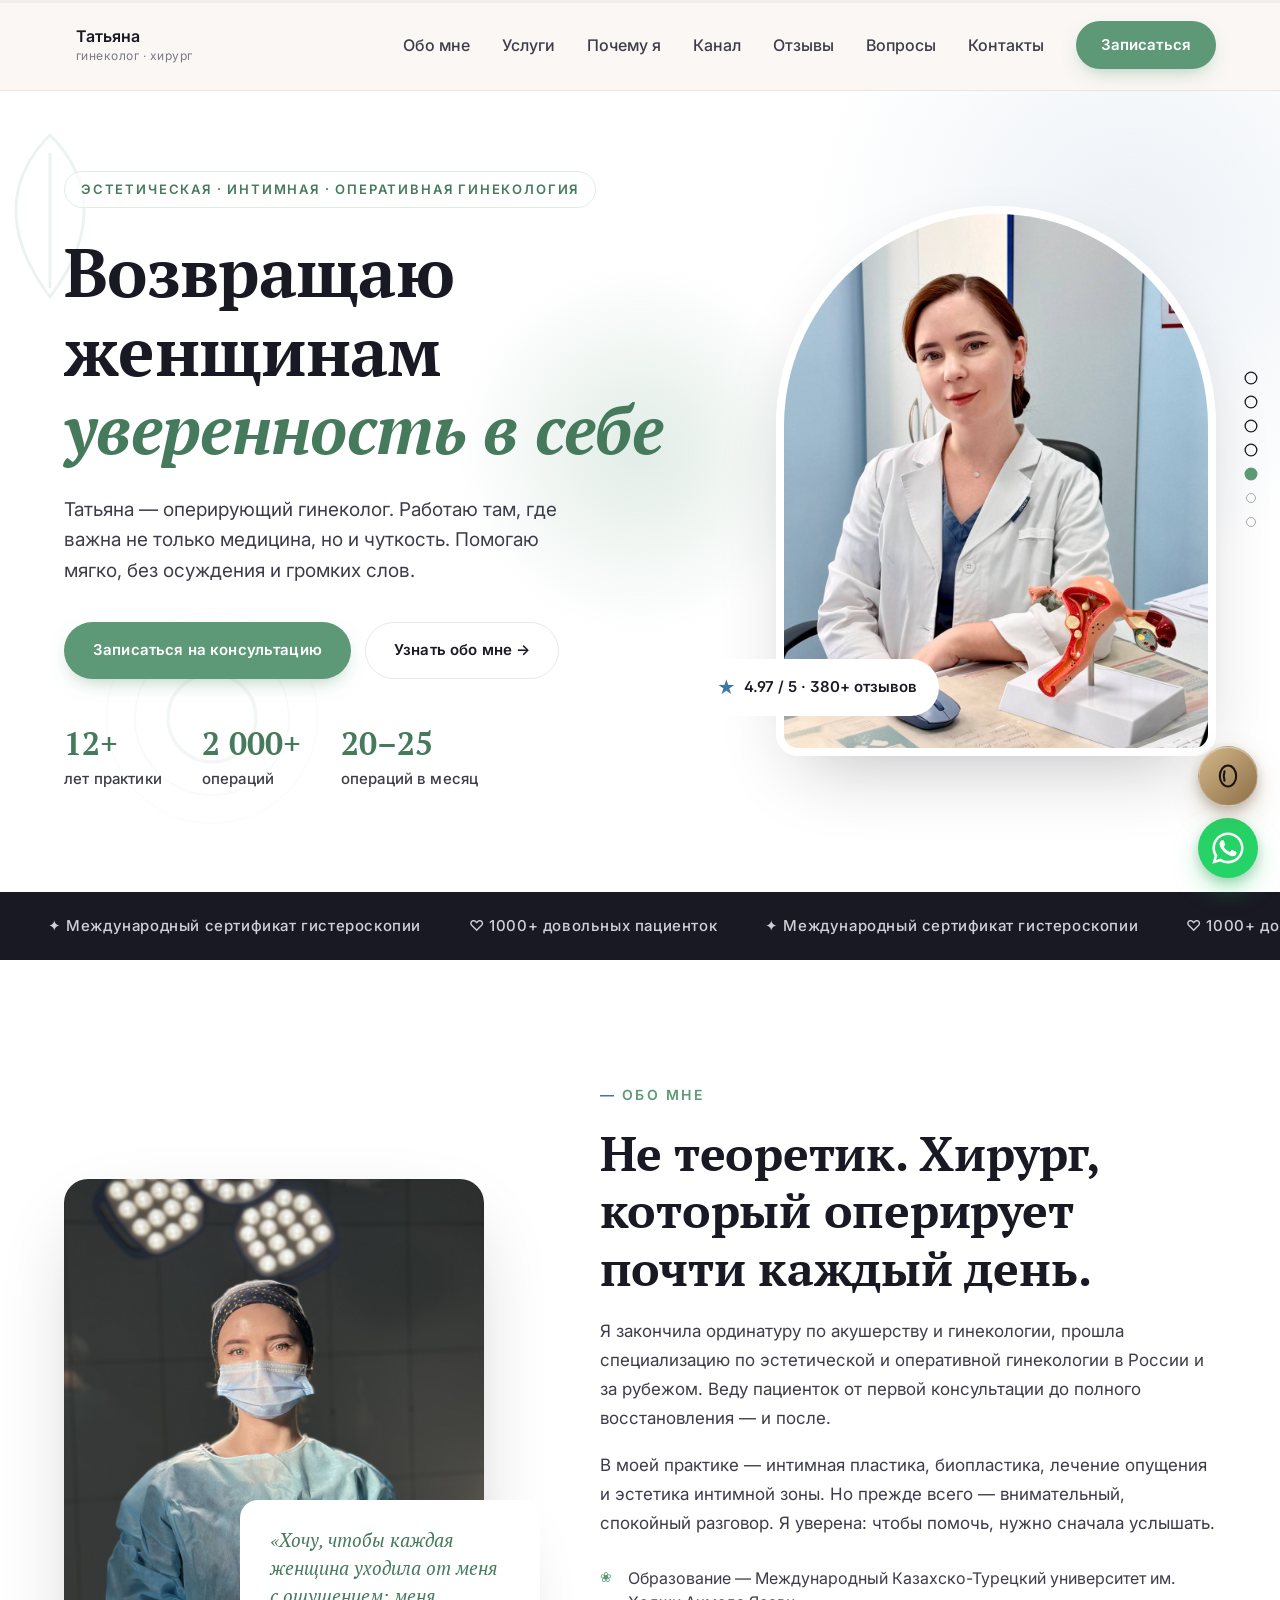
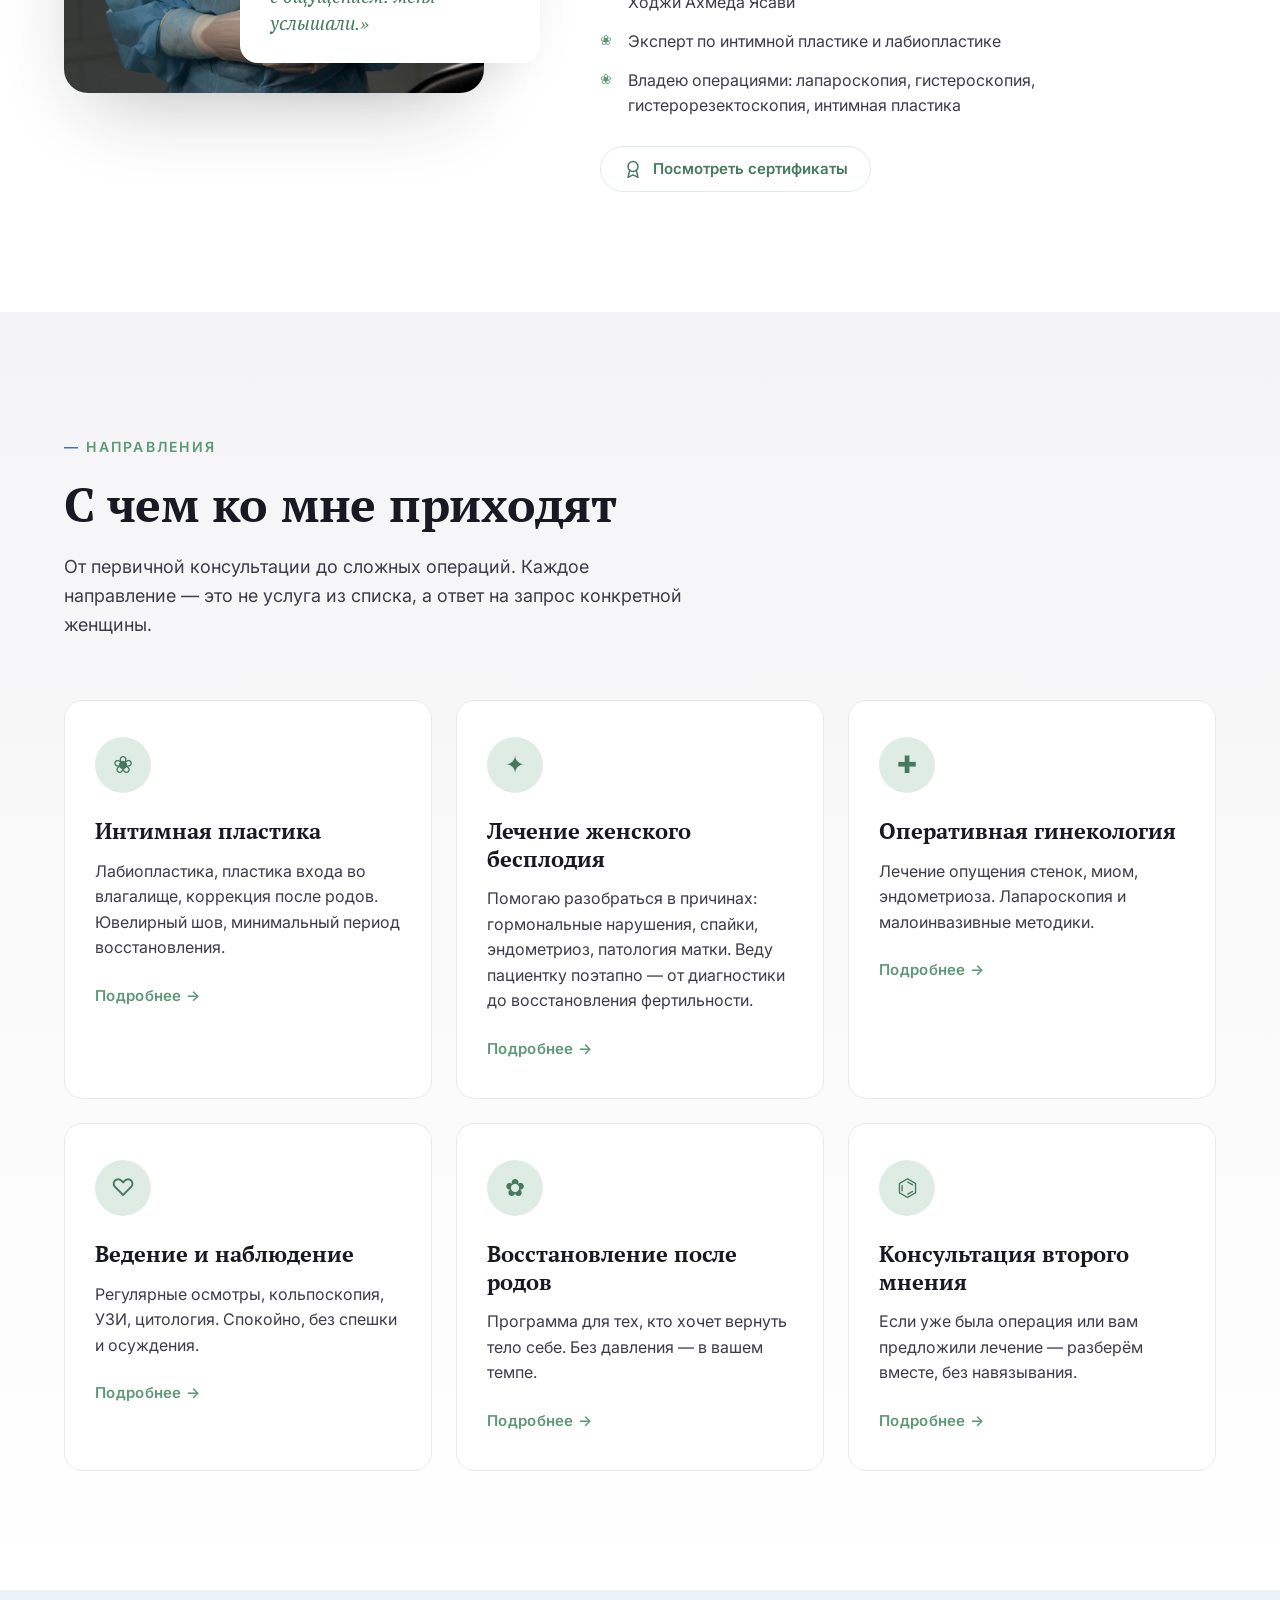
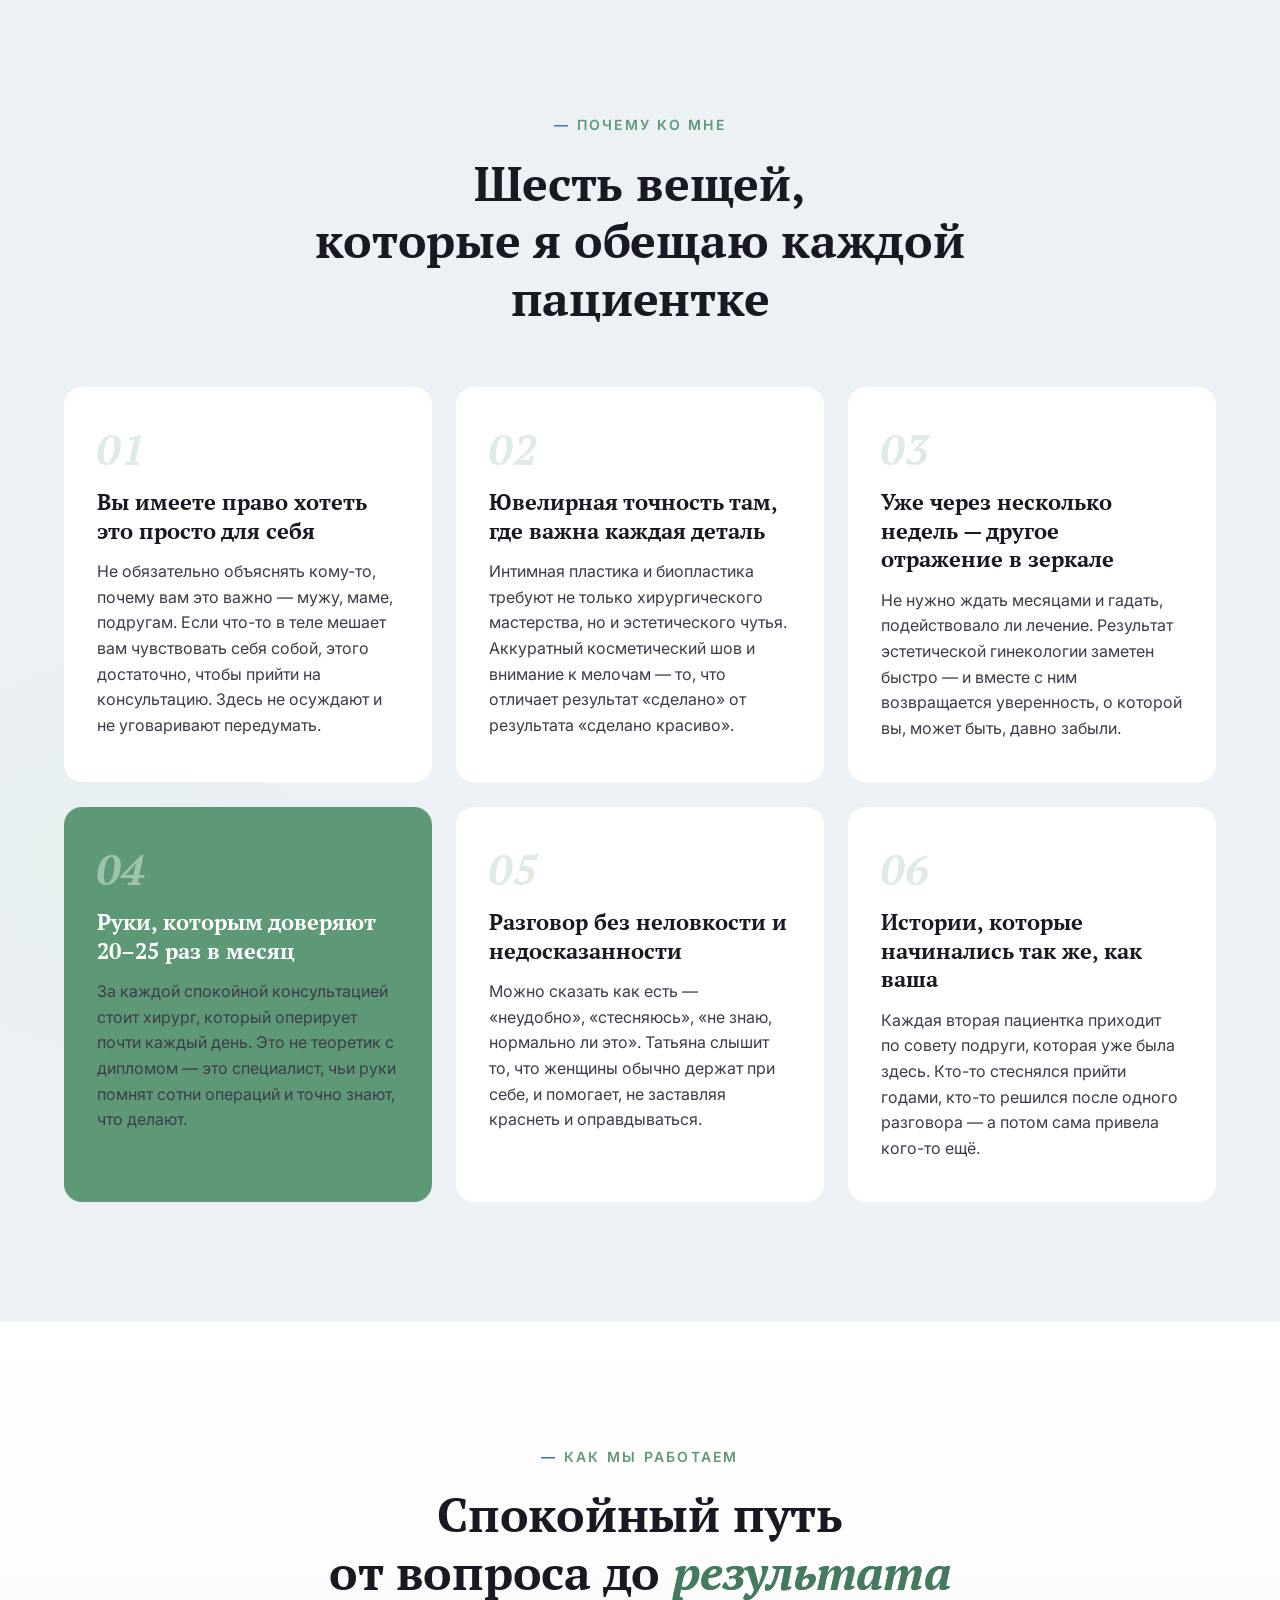
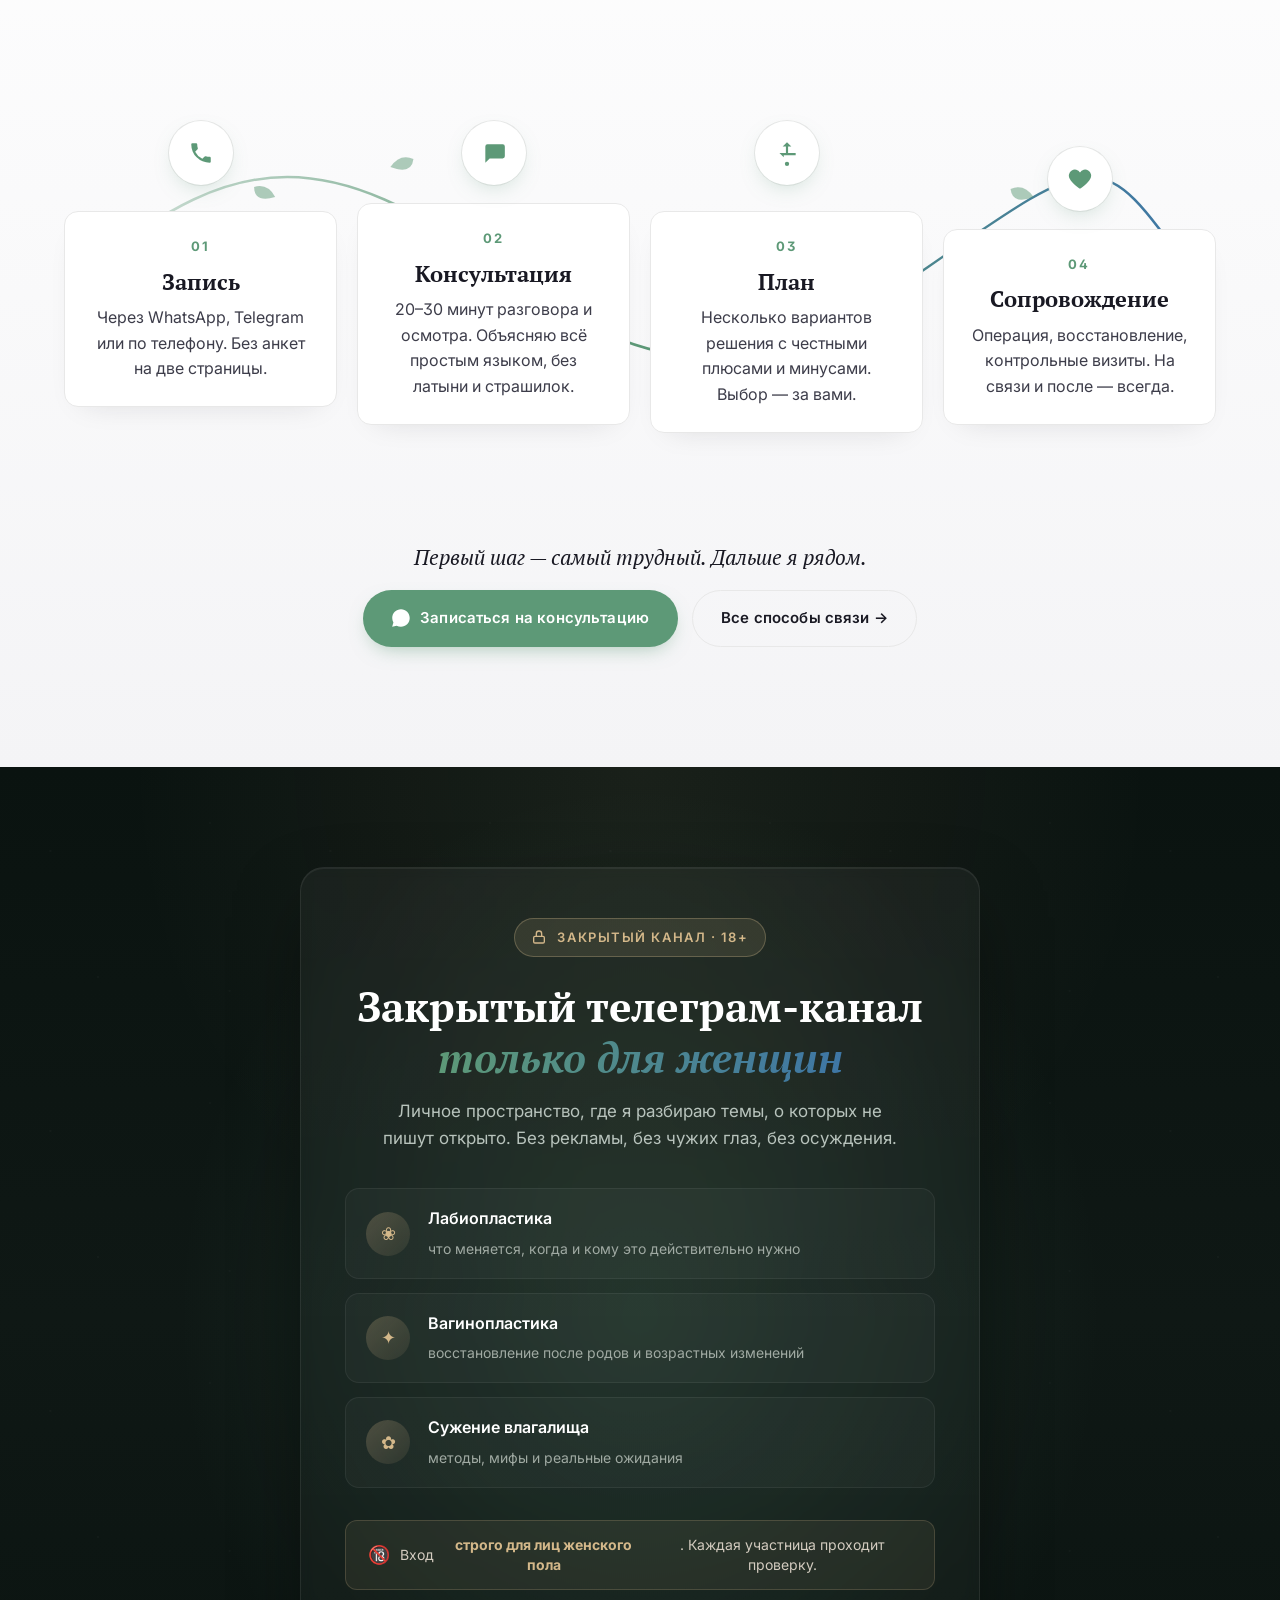
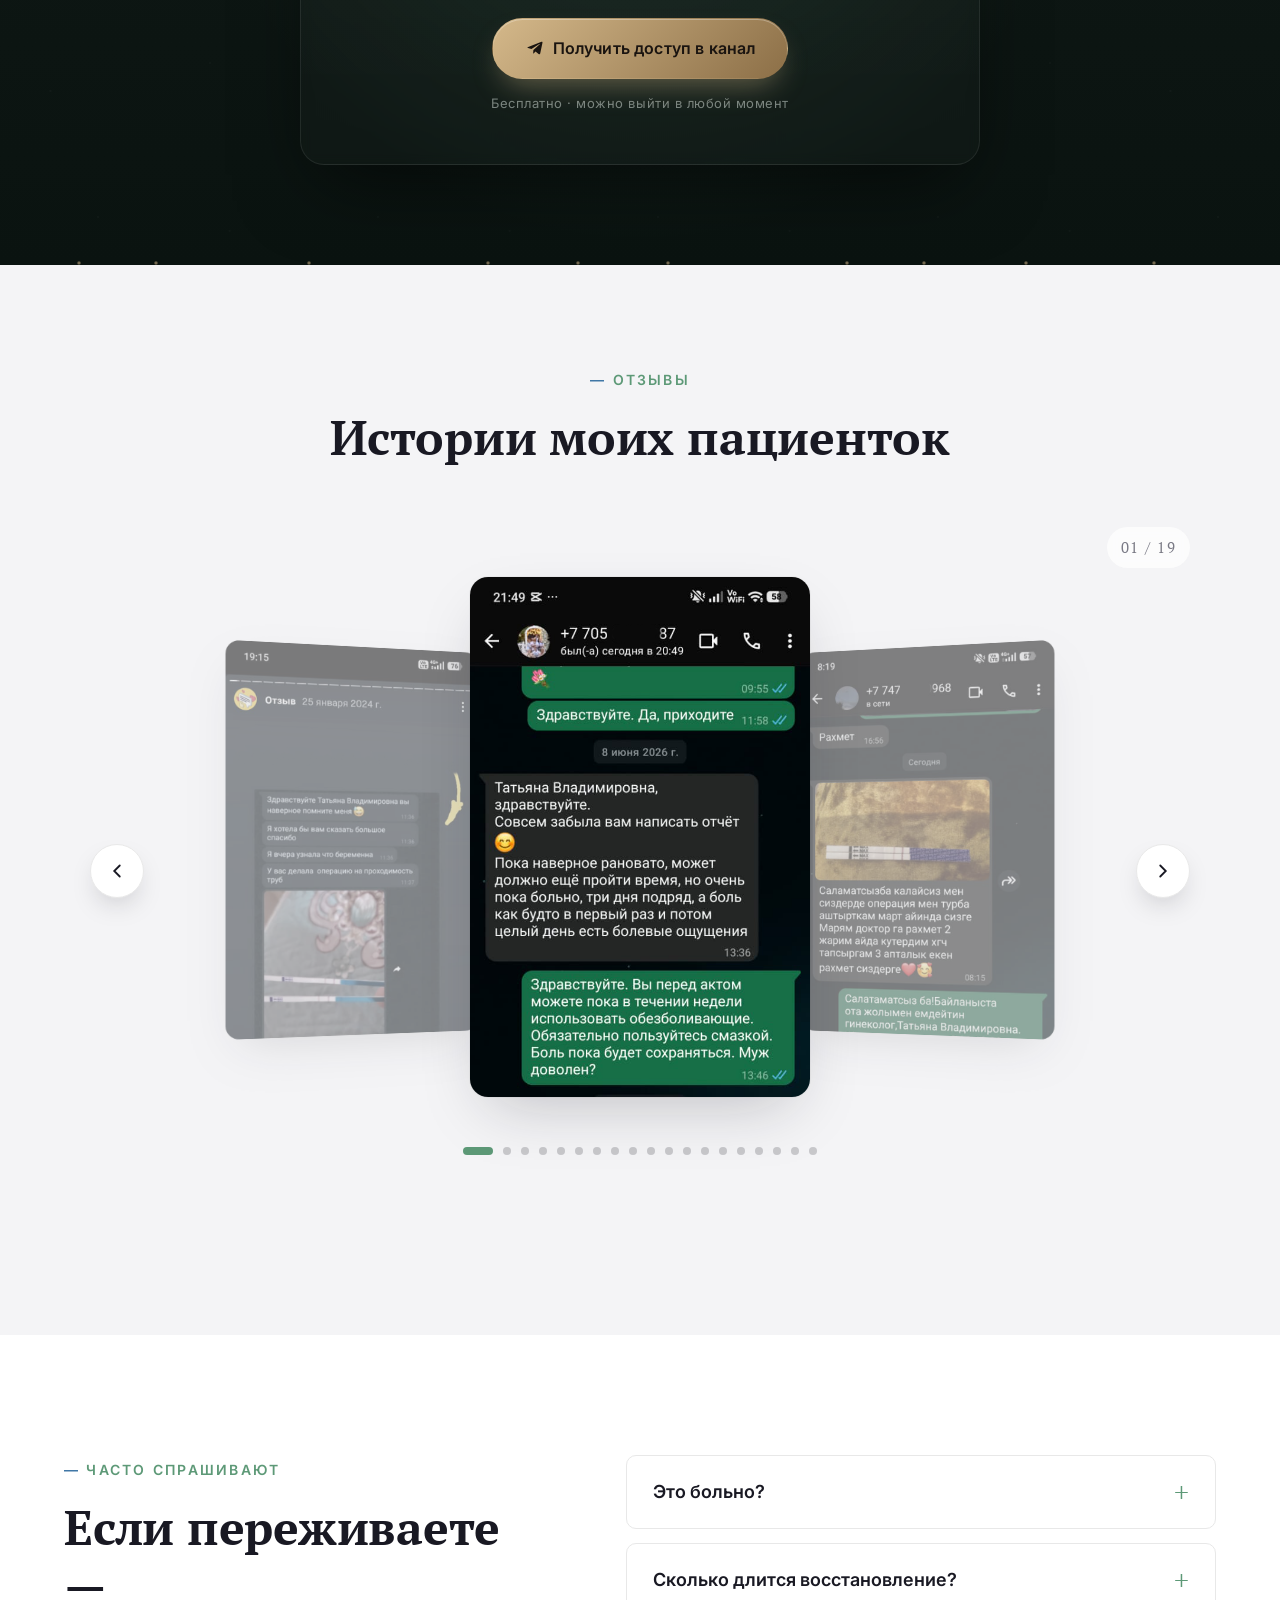
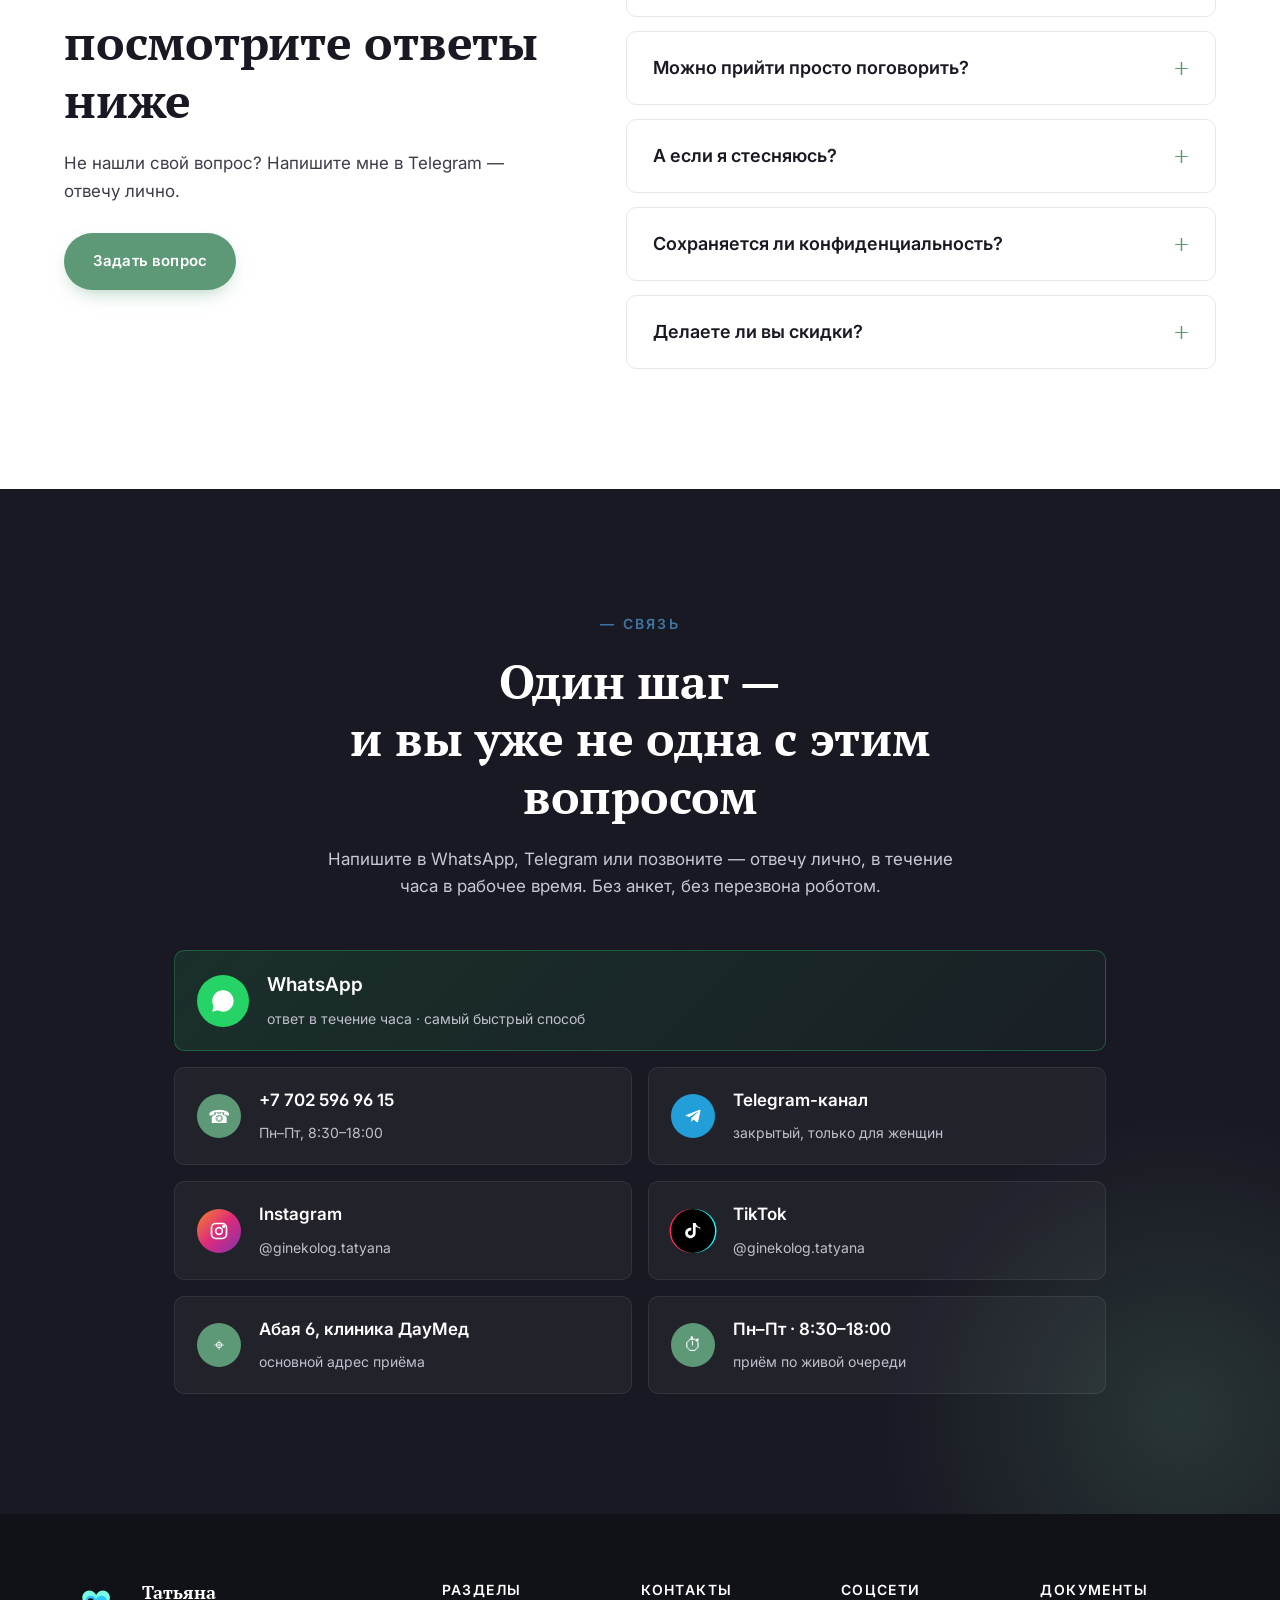
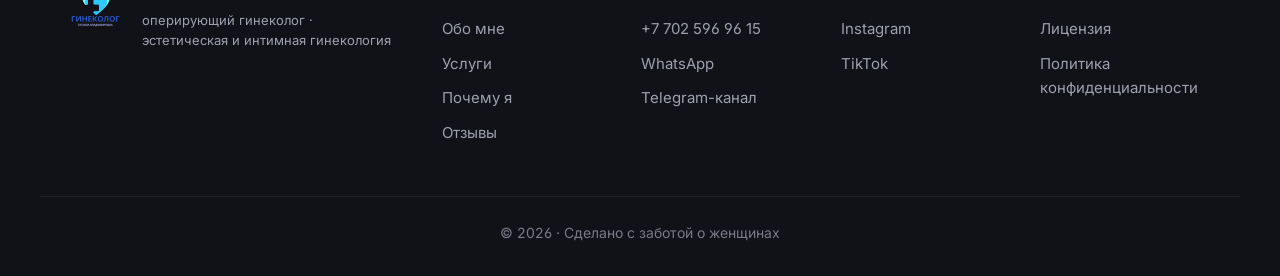
==== commit 6725fbe3: "Restore nav text 'Татьяна / гинеколог · хирург' next to logo image; T-letter mark stays as image-loa" ====
--- a/index.html
+++ b/index.html
@@ -66,11 +66,9 @@
 <header class="nav">
   <div class="container nav__inner">
     <a href="#" class="nav__logo">
-      <img class="nav__logo-img" src="images/logo.png" alt="Гинеколог Татьяна Владимировна" onerror="this.style.display='none';this.nextElementSibling.style.display='flex'">
-      <span class="nav__logo-fallback" style="display:none">
-        <span class="nav__logo-mark">T</span>
-        <span class="nav__logo-text">Татьяна<br><small>гинеколог · хирург</small></span>
-      </span>
+      <img class="nav__logo-img"onerror="this.style.display='none';this.nextElementSibling.style.display='grid'">
+      <span class="nav__logo-mark" style="display:none">T</span>
+      <span class="nav__logo-text">Татьяна<br><small>гинеколог · хирург</small></span>
     </a>
     <nav class="nav__links">
       <a href="#about">Обо мне</a>
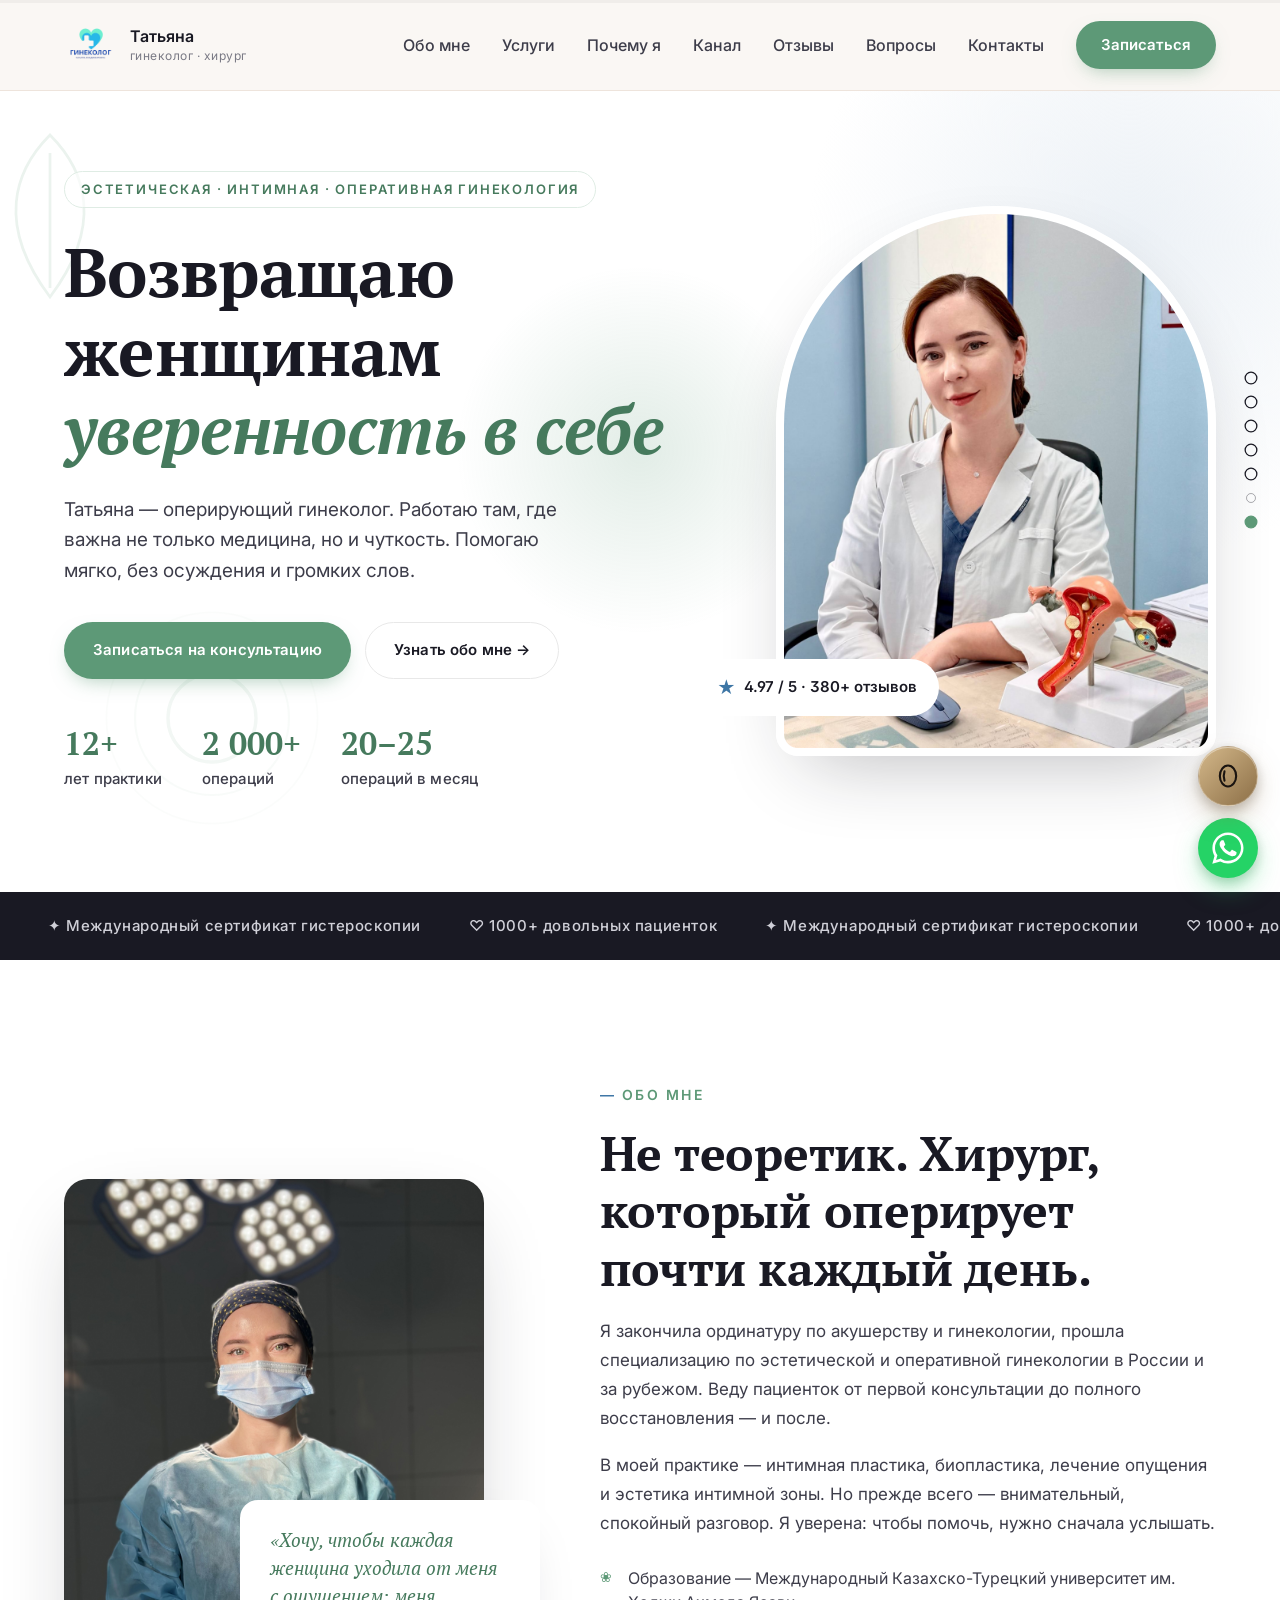
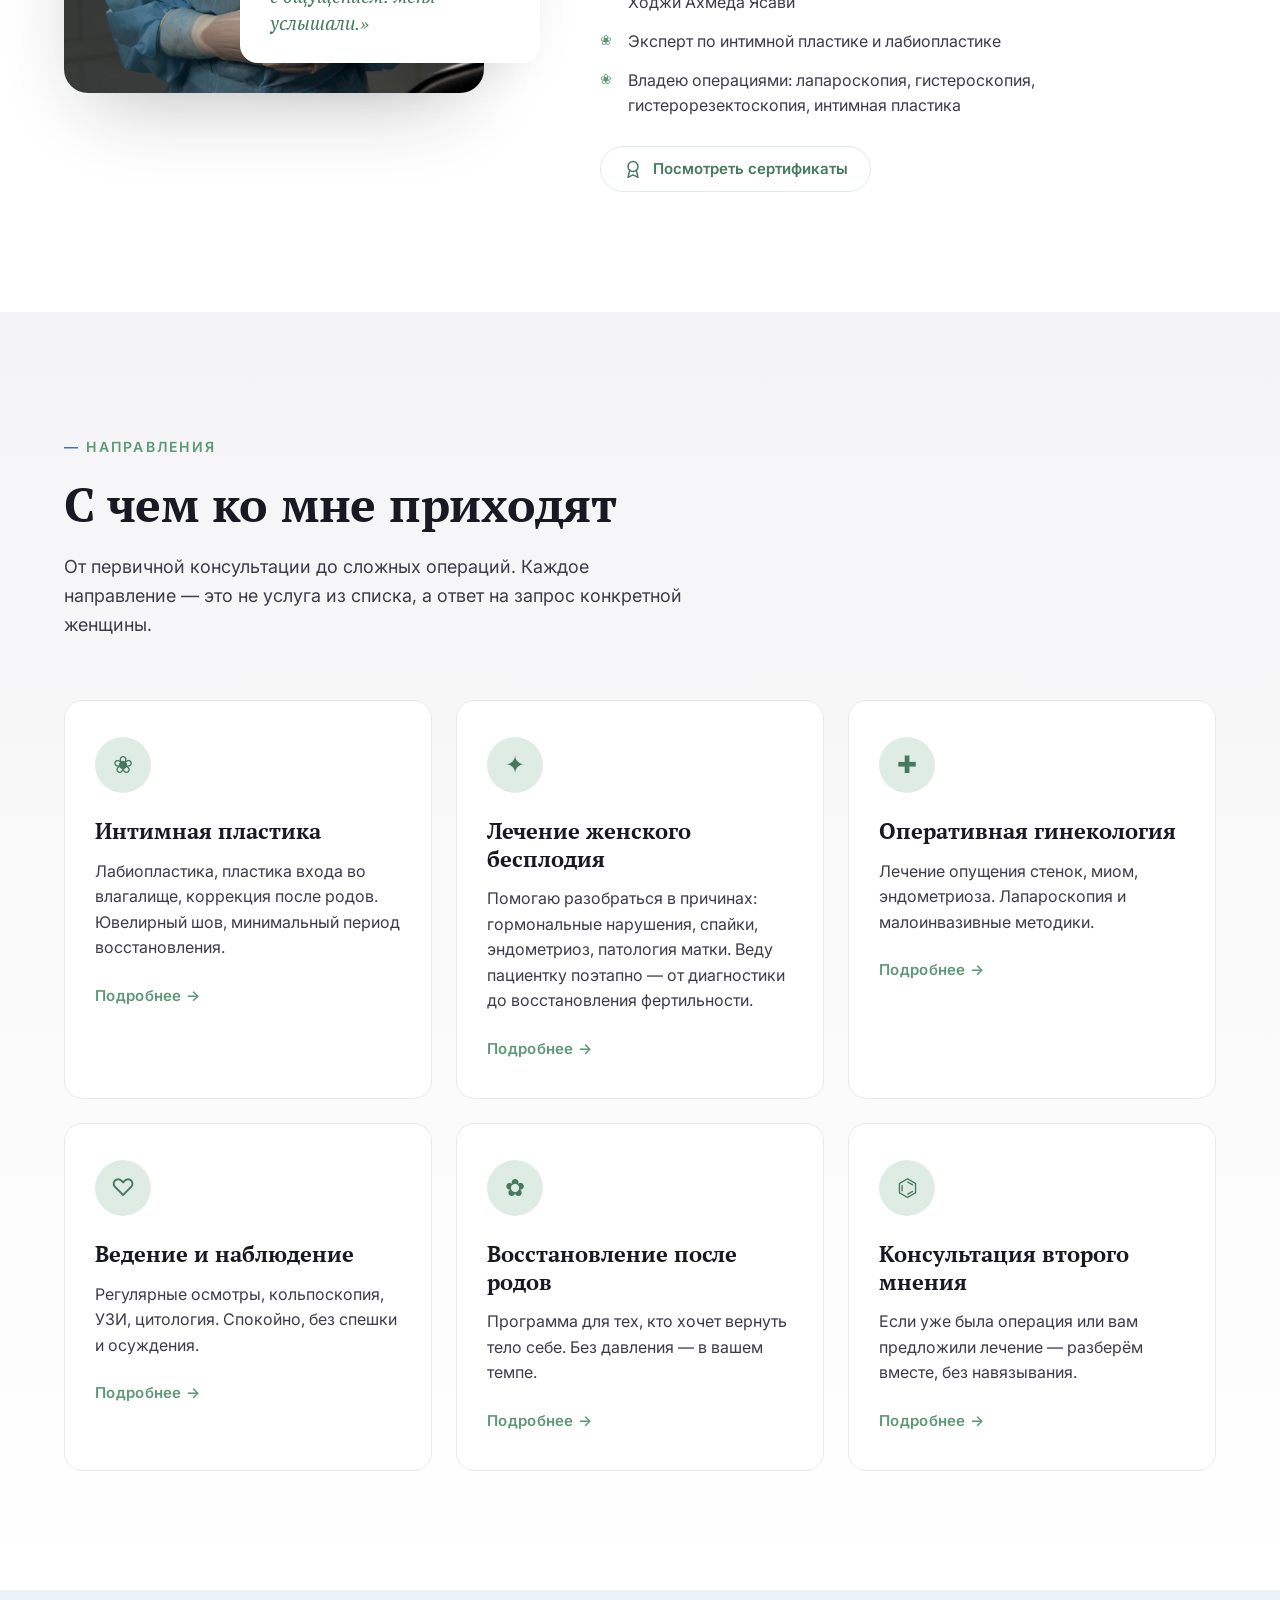
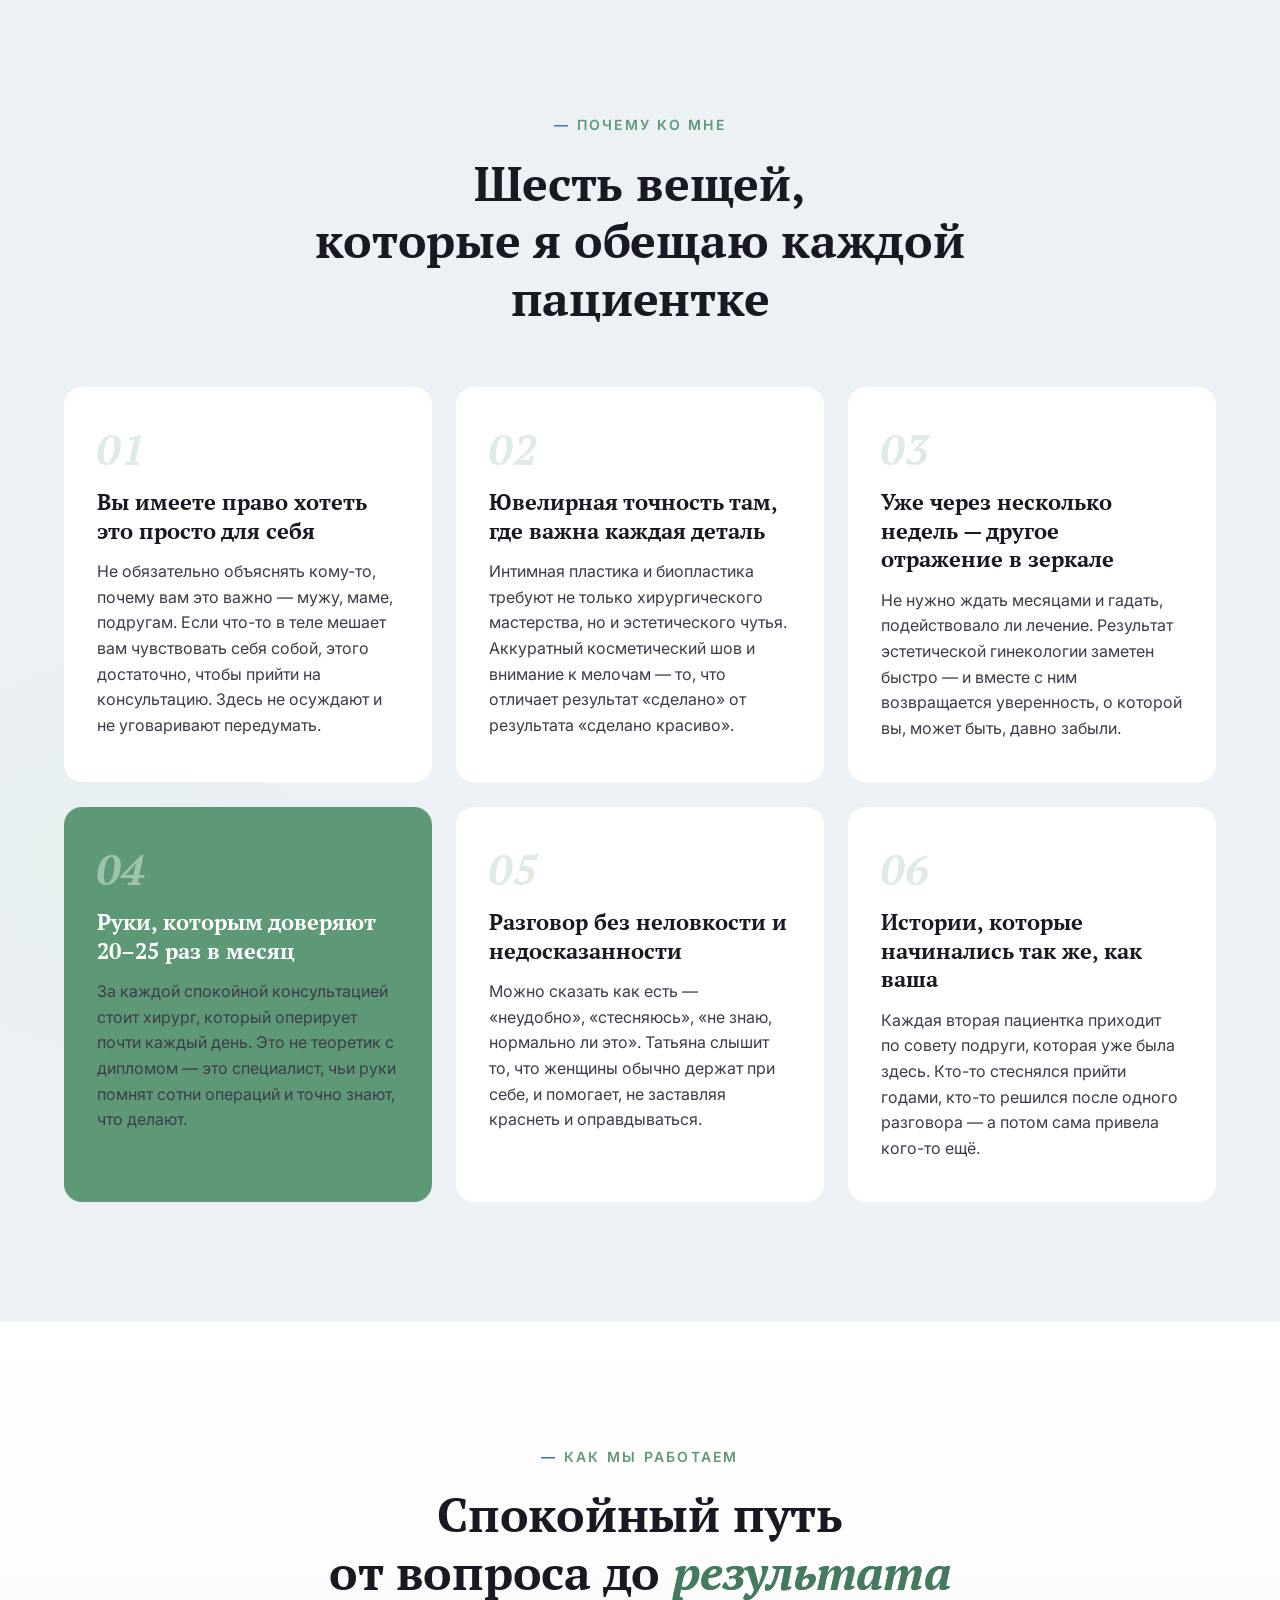
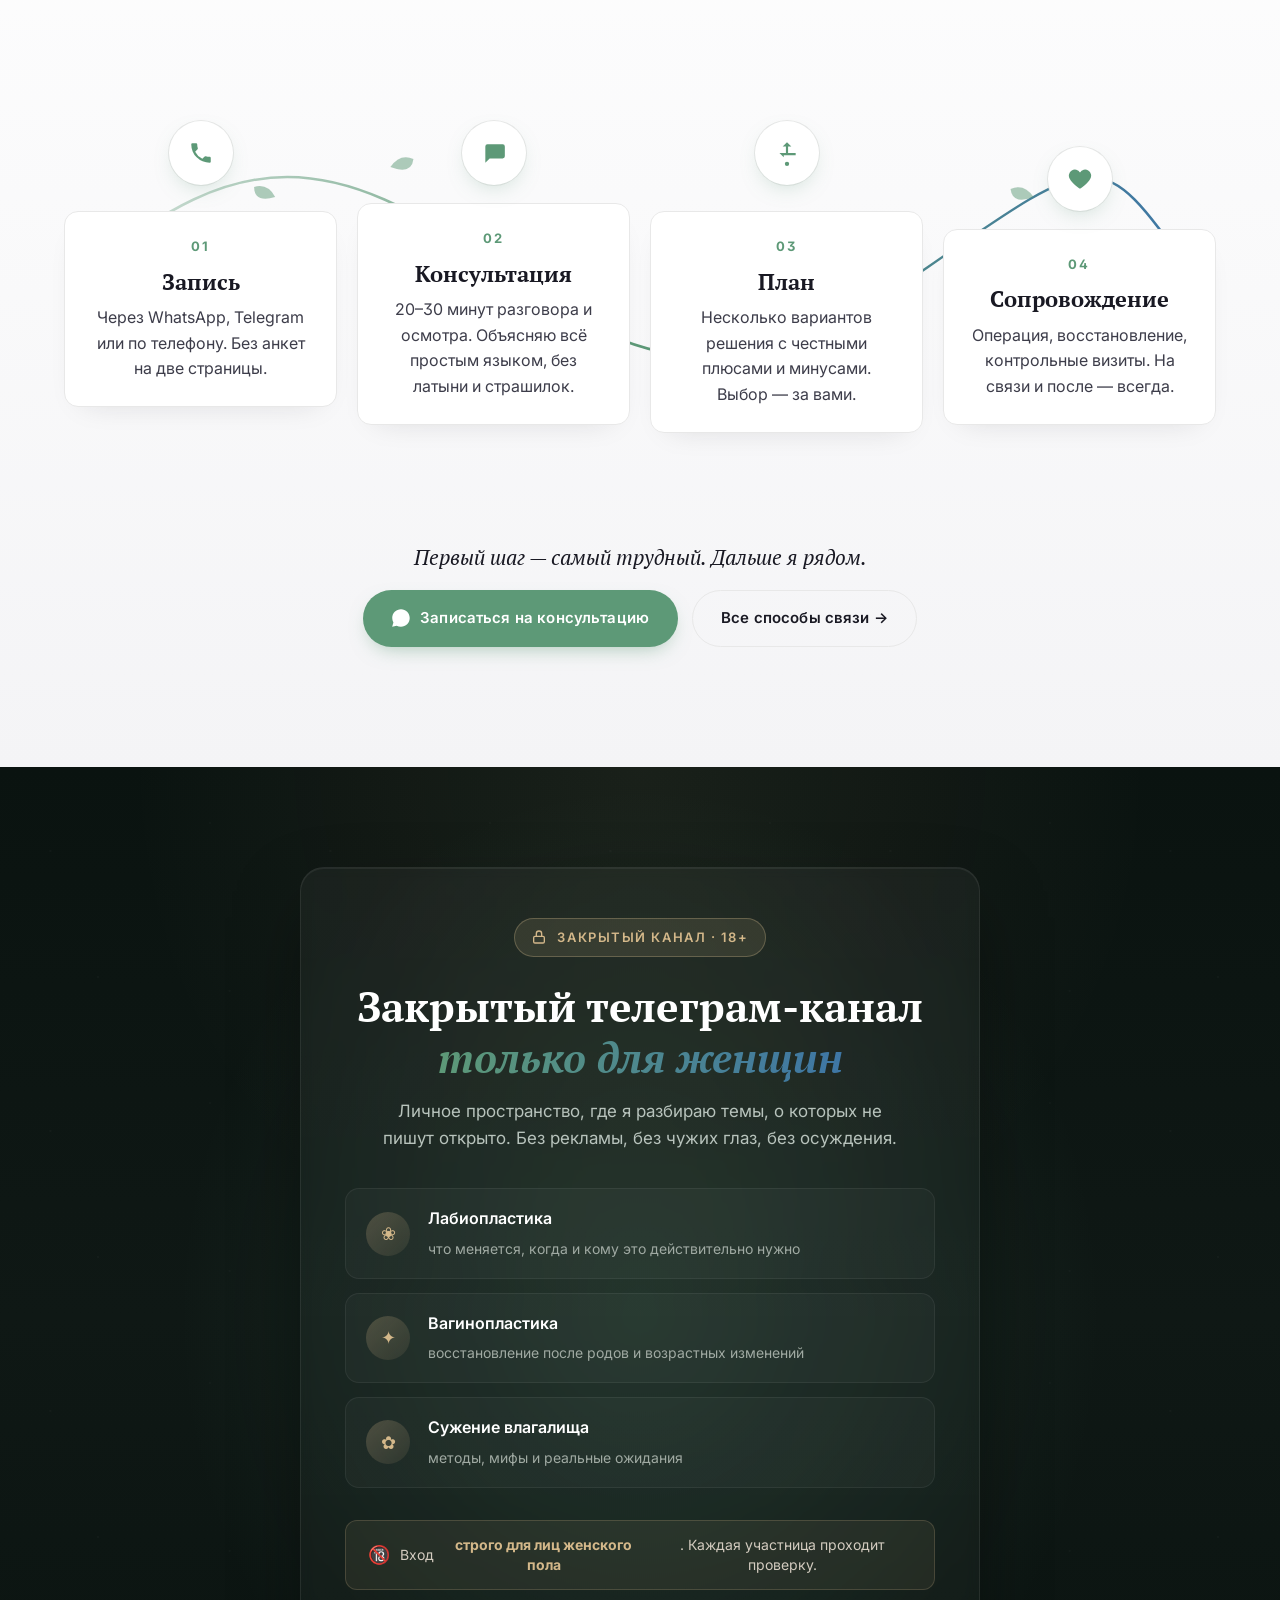
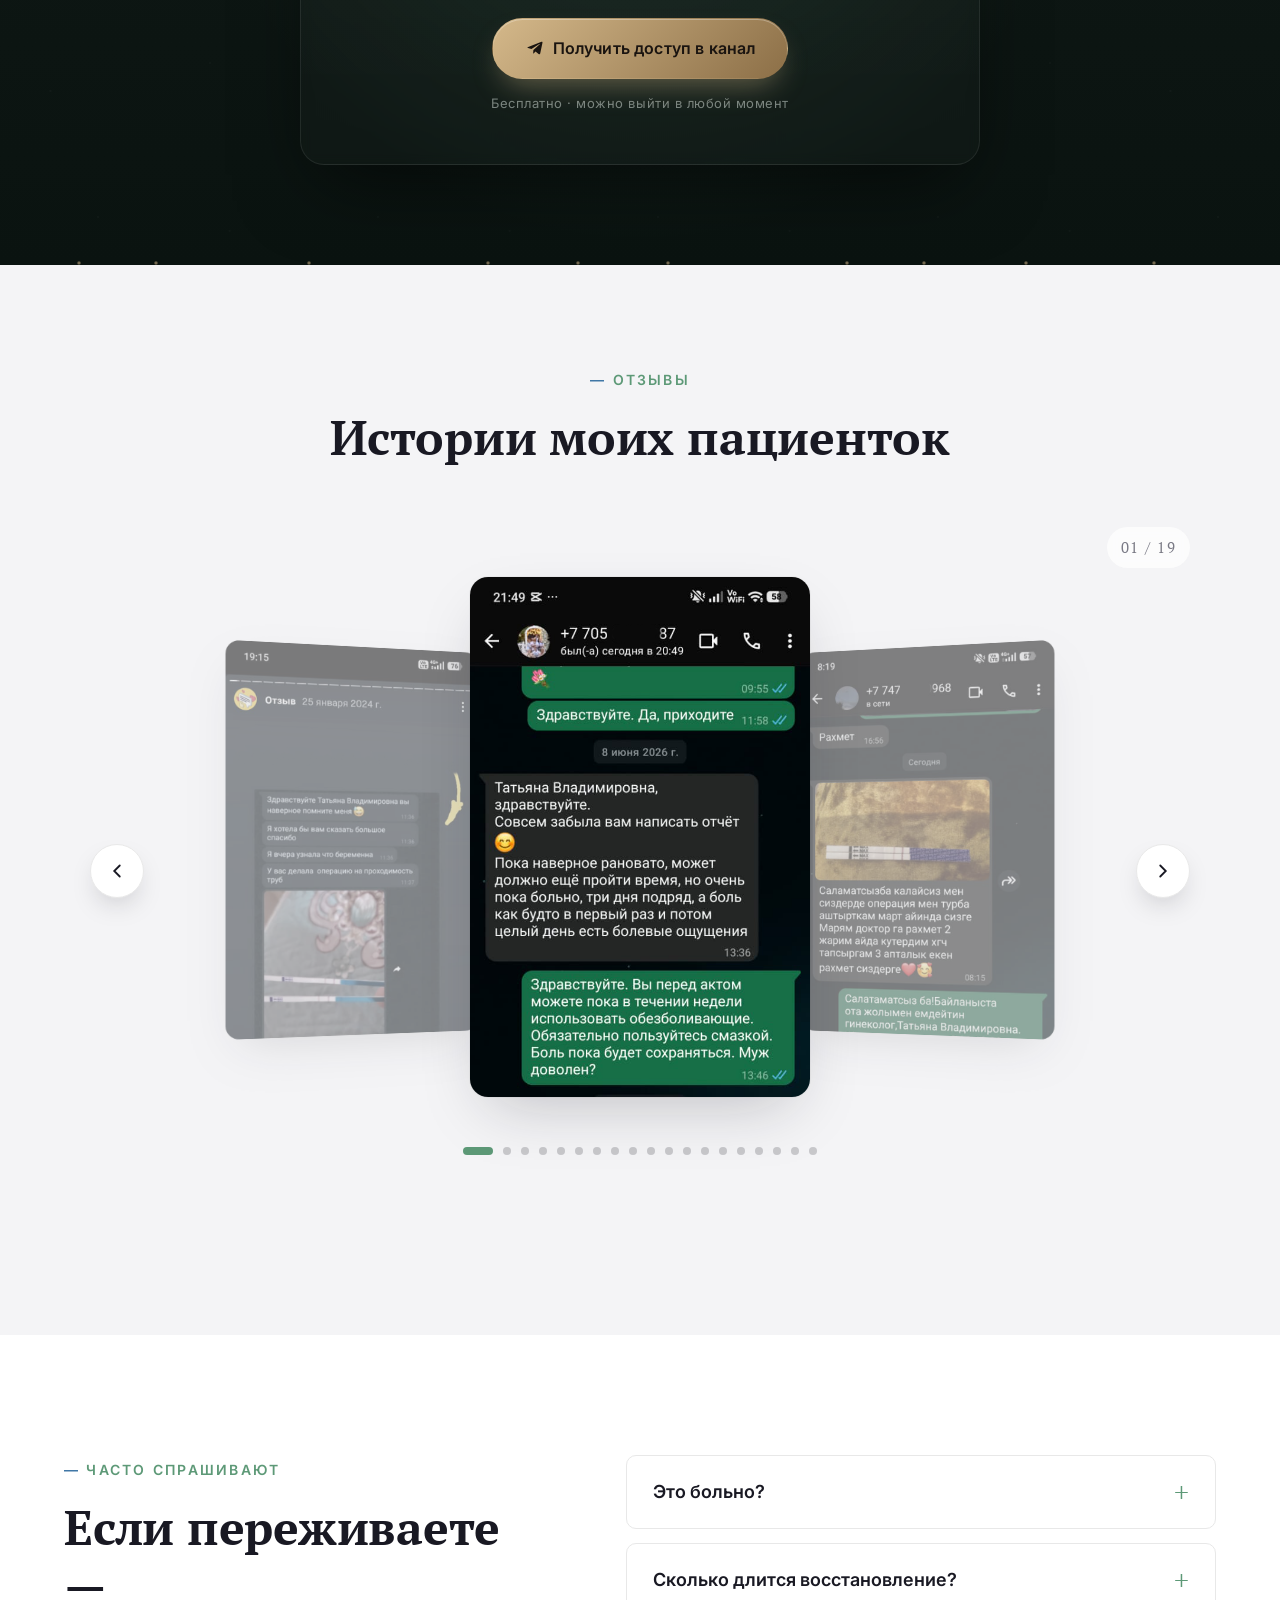
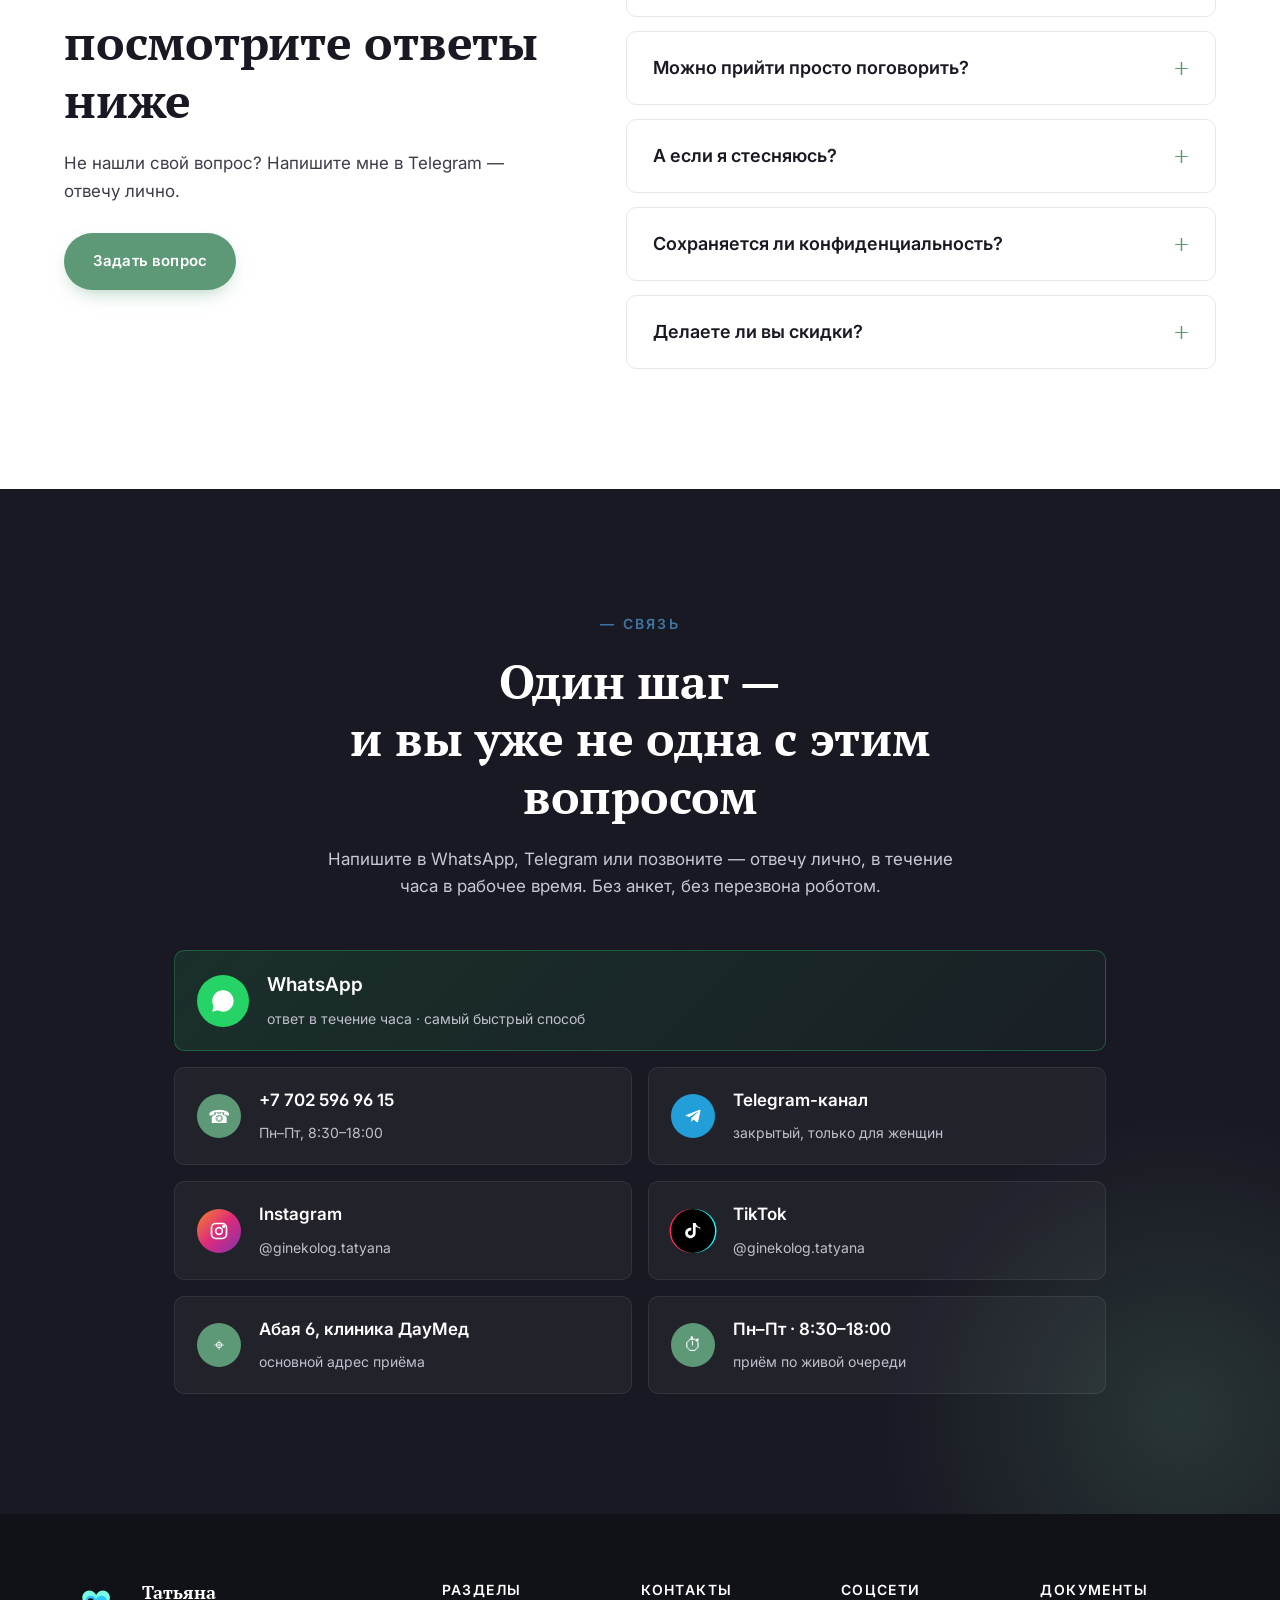
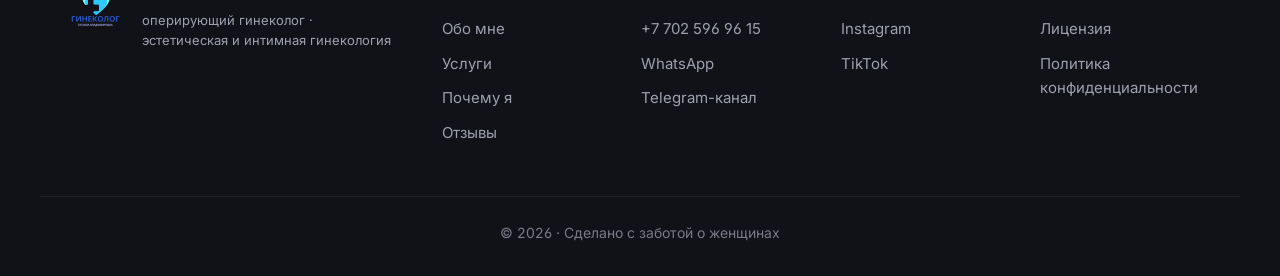
==== commit 53a8854e: "Strip stray SOH control char and restore src attribute on nav logo img" ====
--- a/index.html
+++ b/index.html
@@ -66,7 +66,7 @@
 <header class="nav">
   <div class="container nav__inner">
     <a href="#" class="nav__logo">
-      <img class="nav__logo-img"onerror="this.style.display='none';this.nextElementSibling.style.display='grid'">
+      <img class="nav__logo-img" src="images/logo.png" alt="Гинеколог Татьяна Владимировна" onerror="this.style.display='none';this.nextElementSibling.style.display='grid'">
       <span class="nav__logo-mark" style="display:none">T</span>
       <span class="nav__logo-text">Татьяна<br><small>гинеколог · хирург</small></span>
     </a>
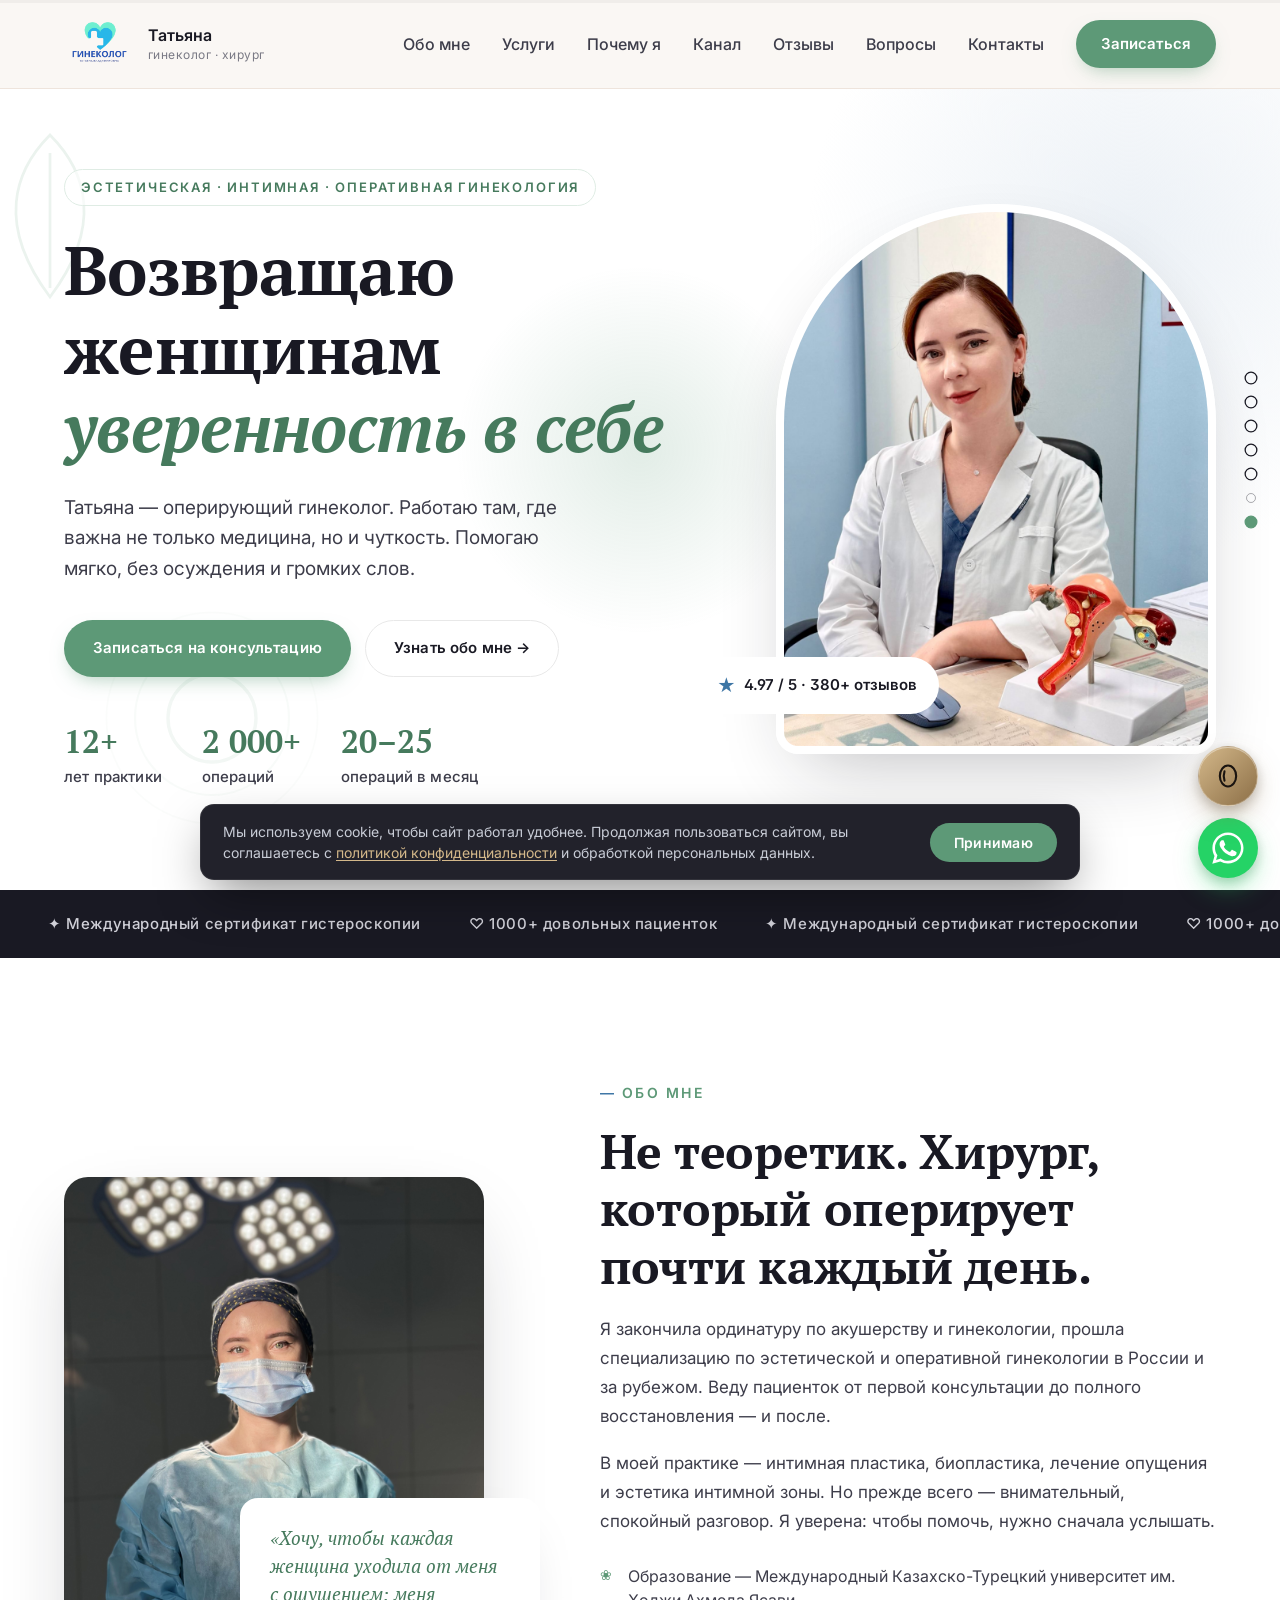
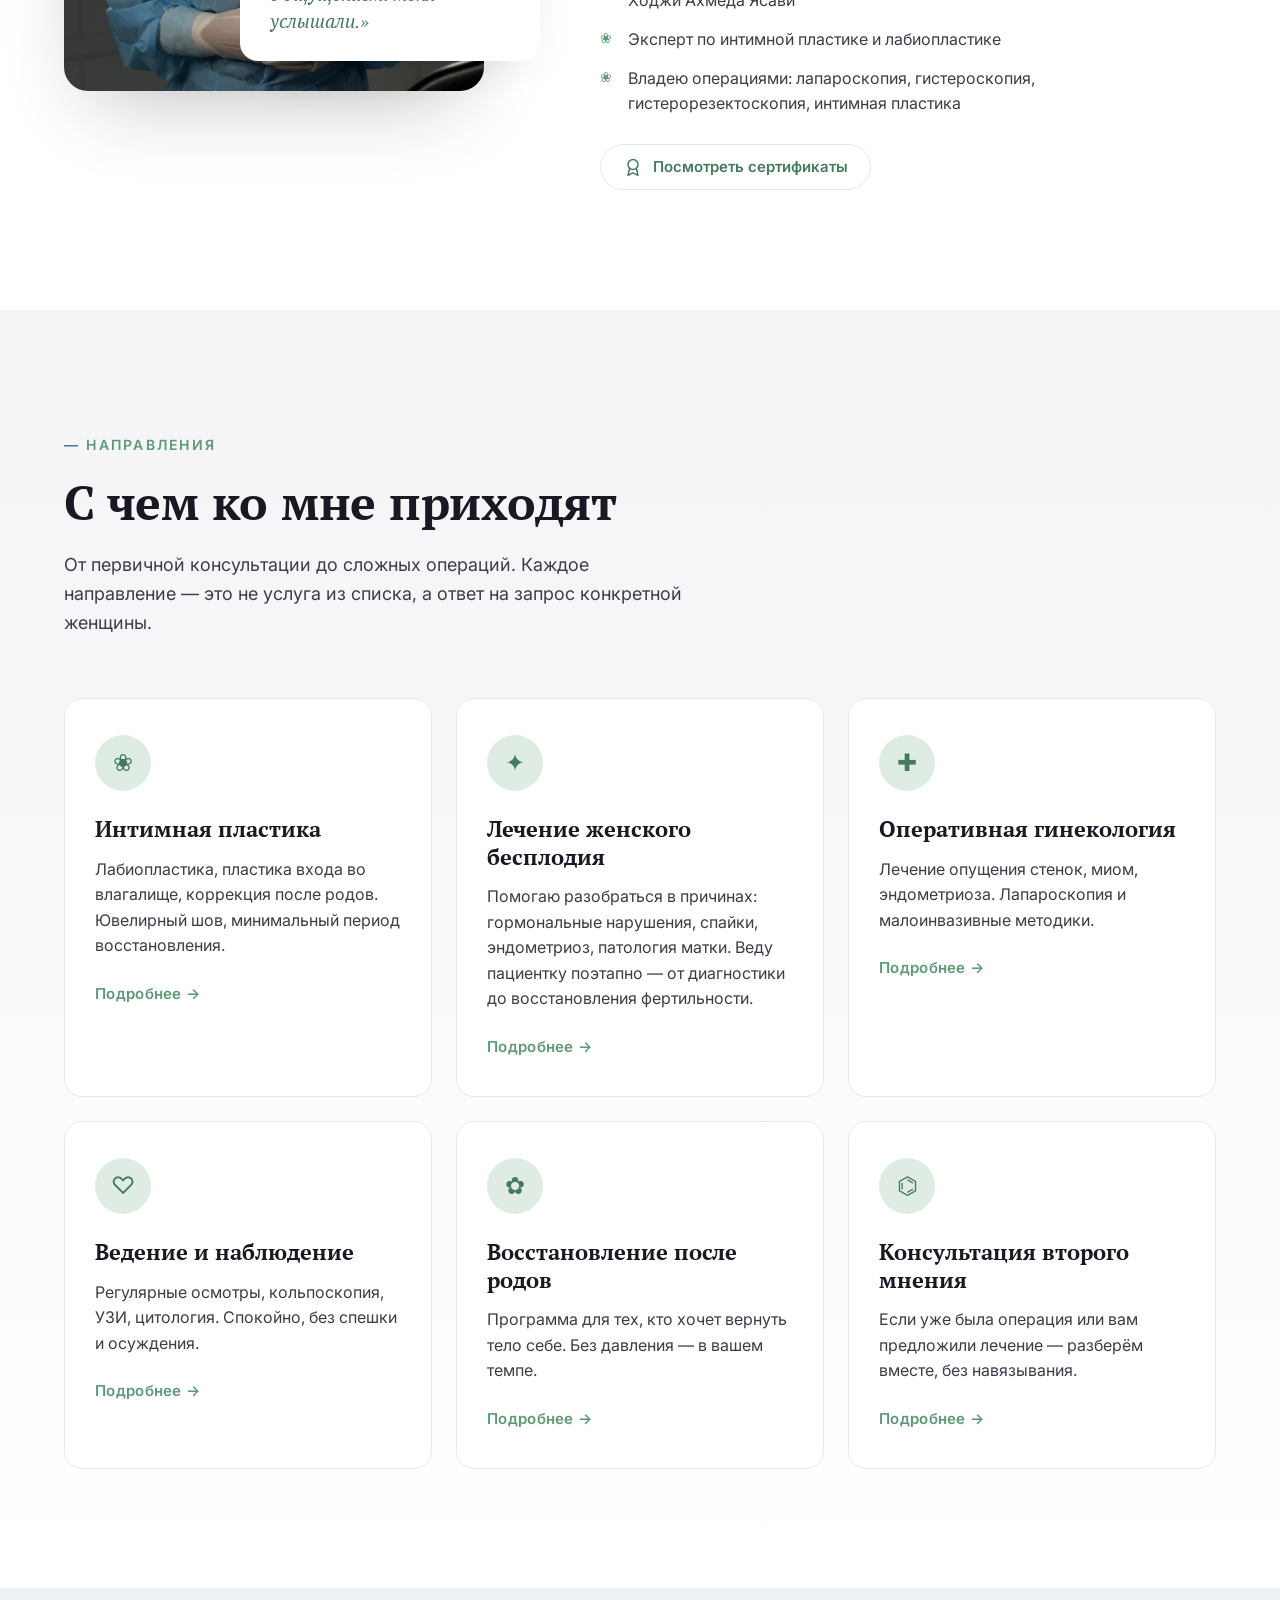
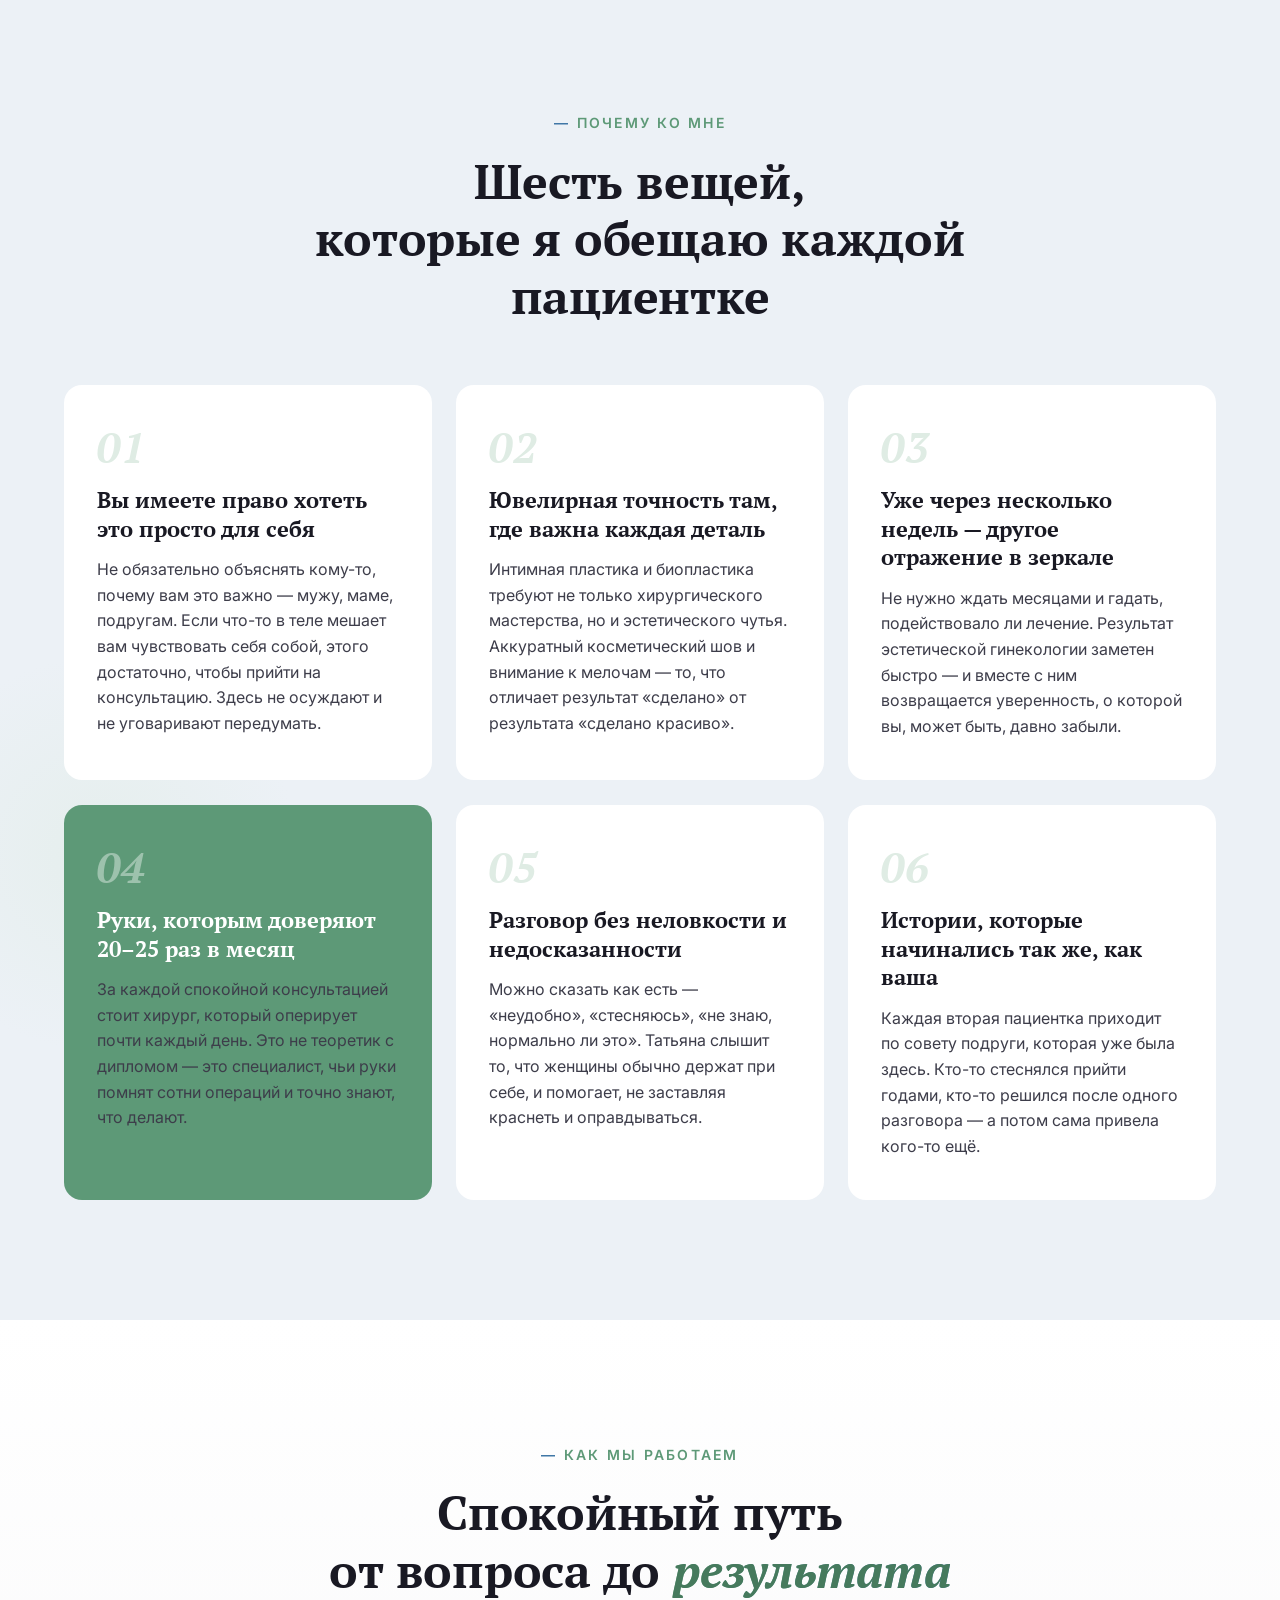
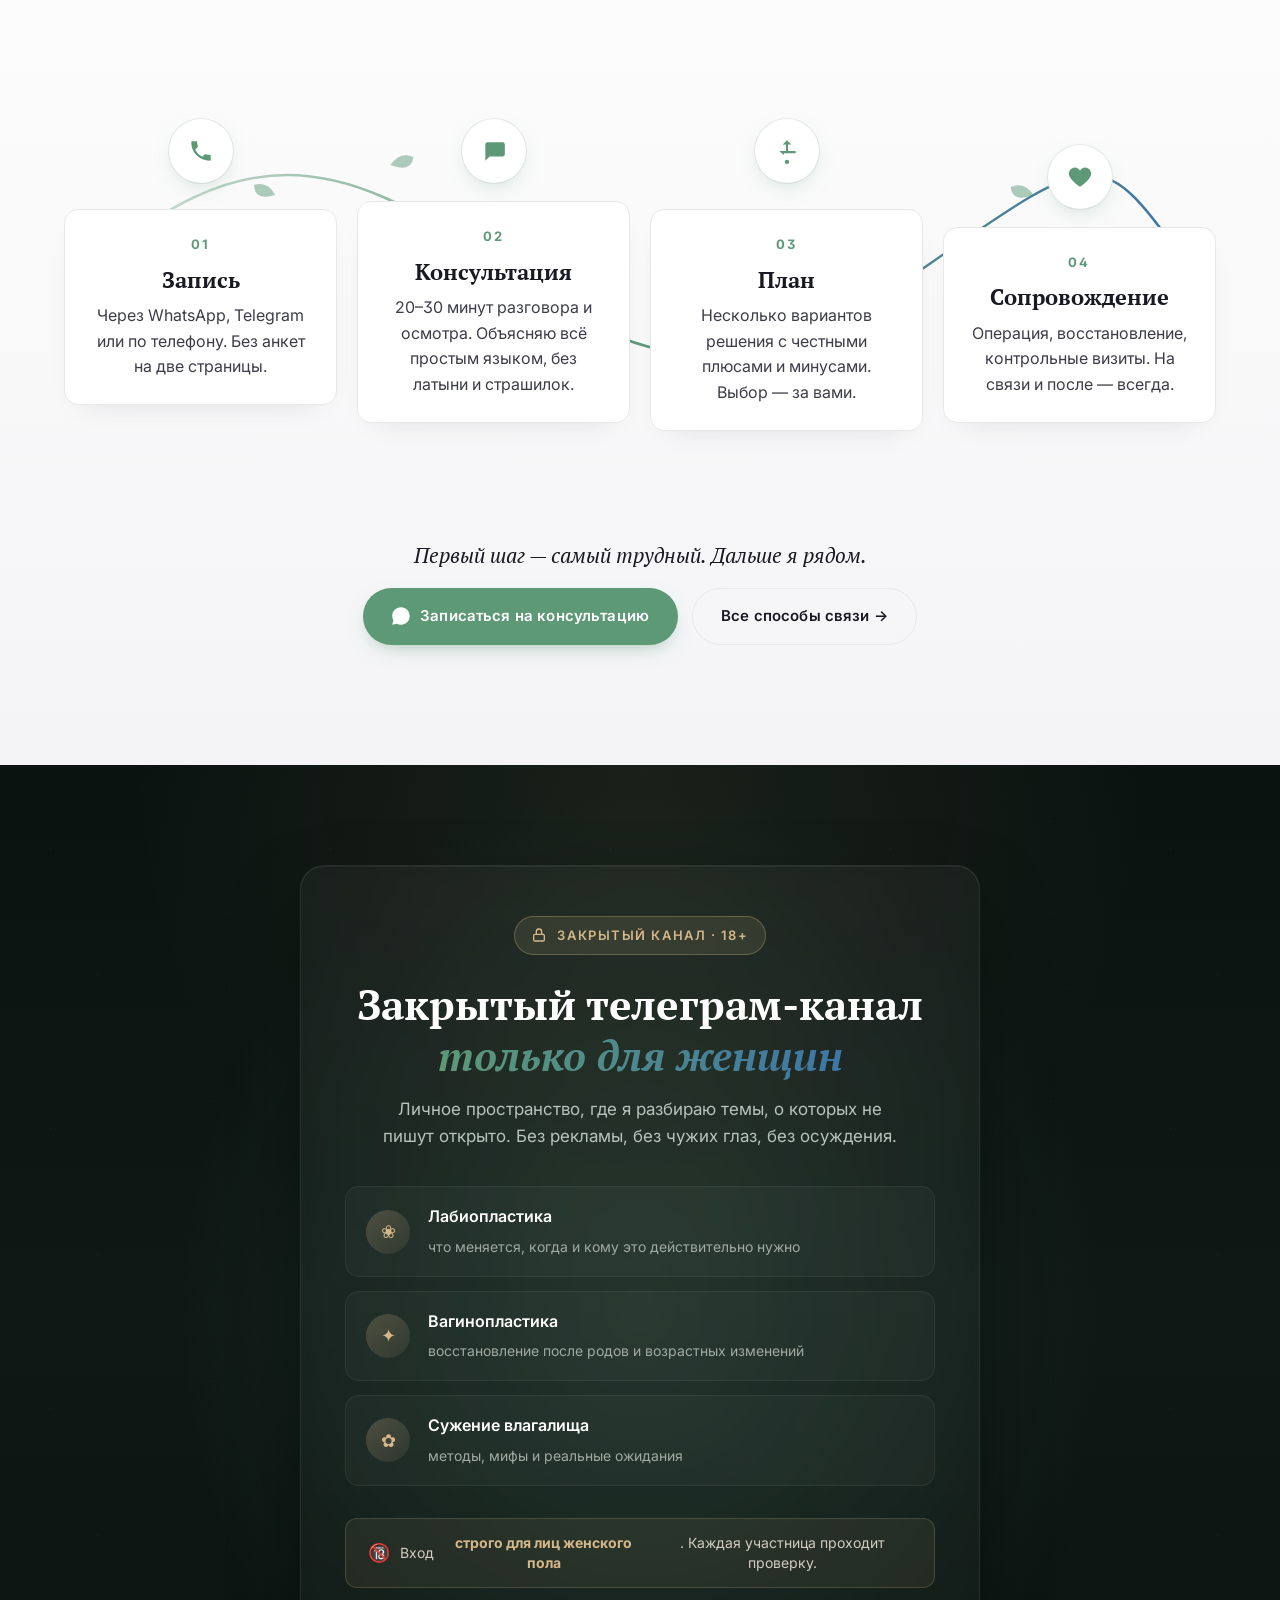
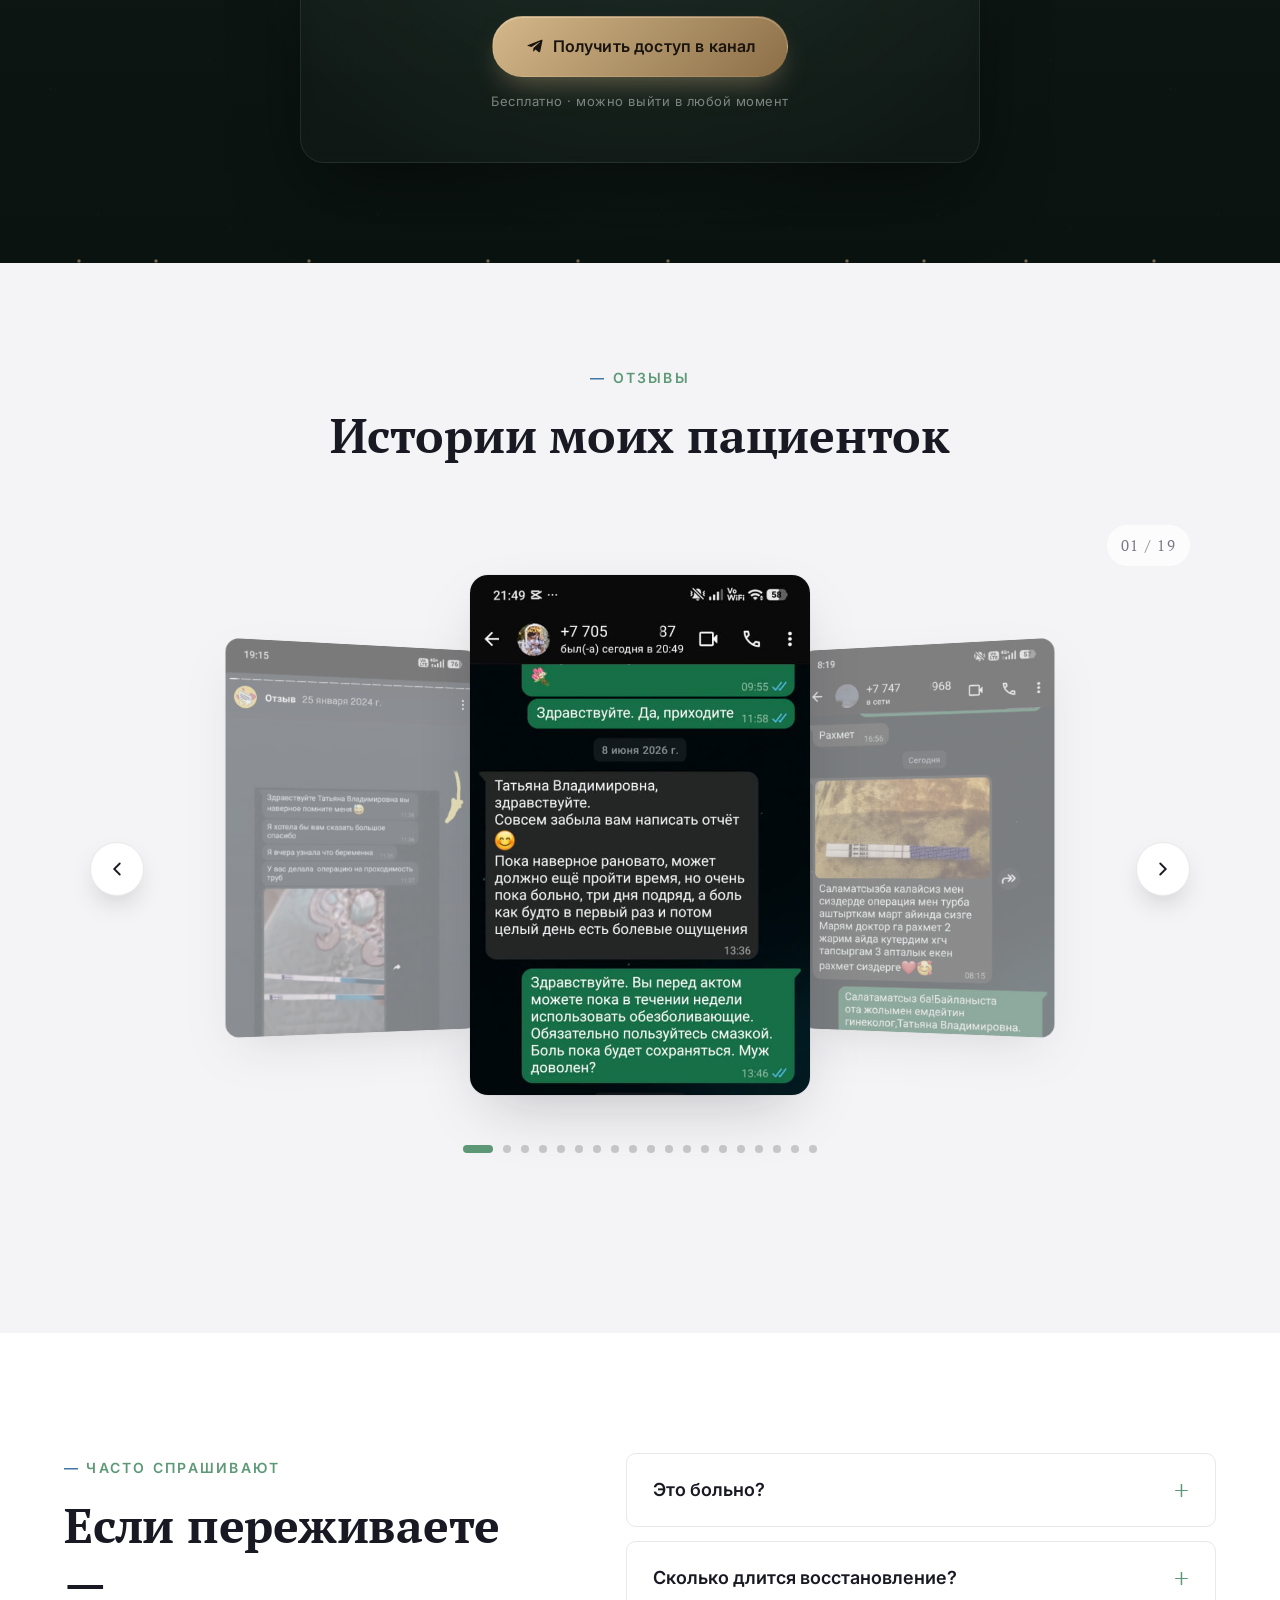
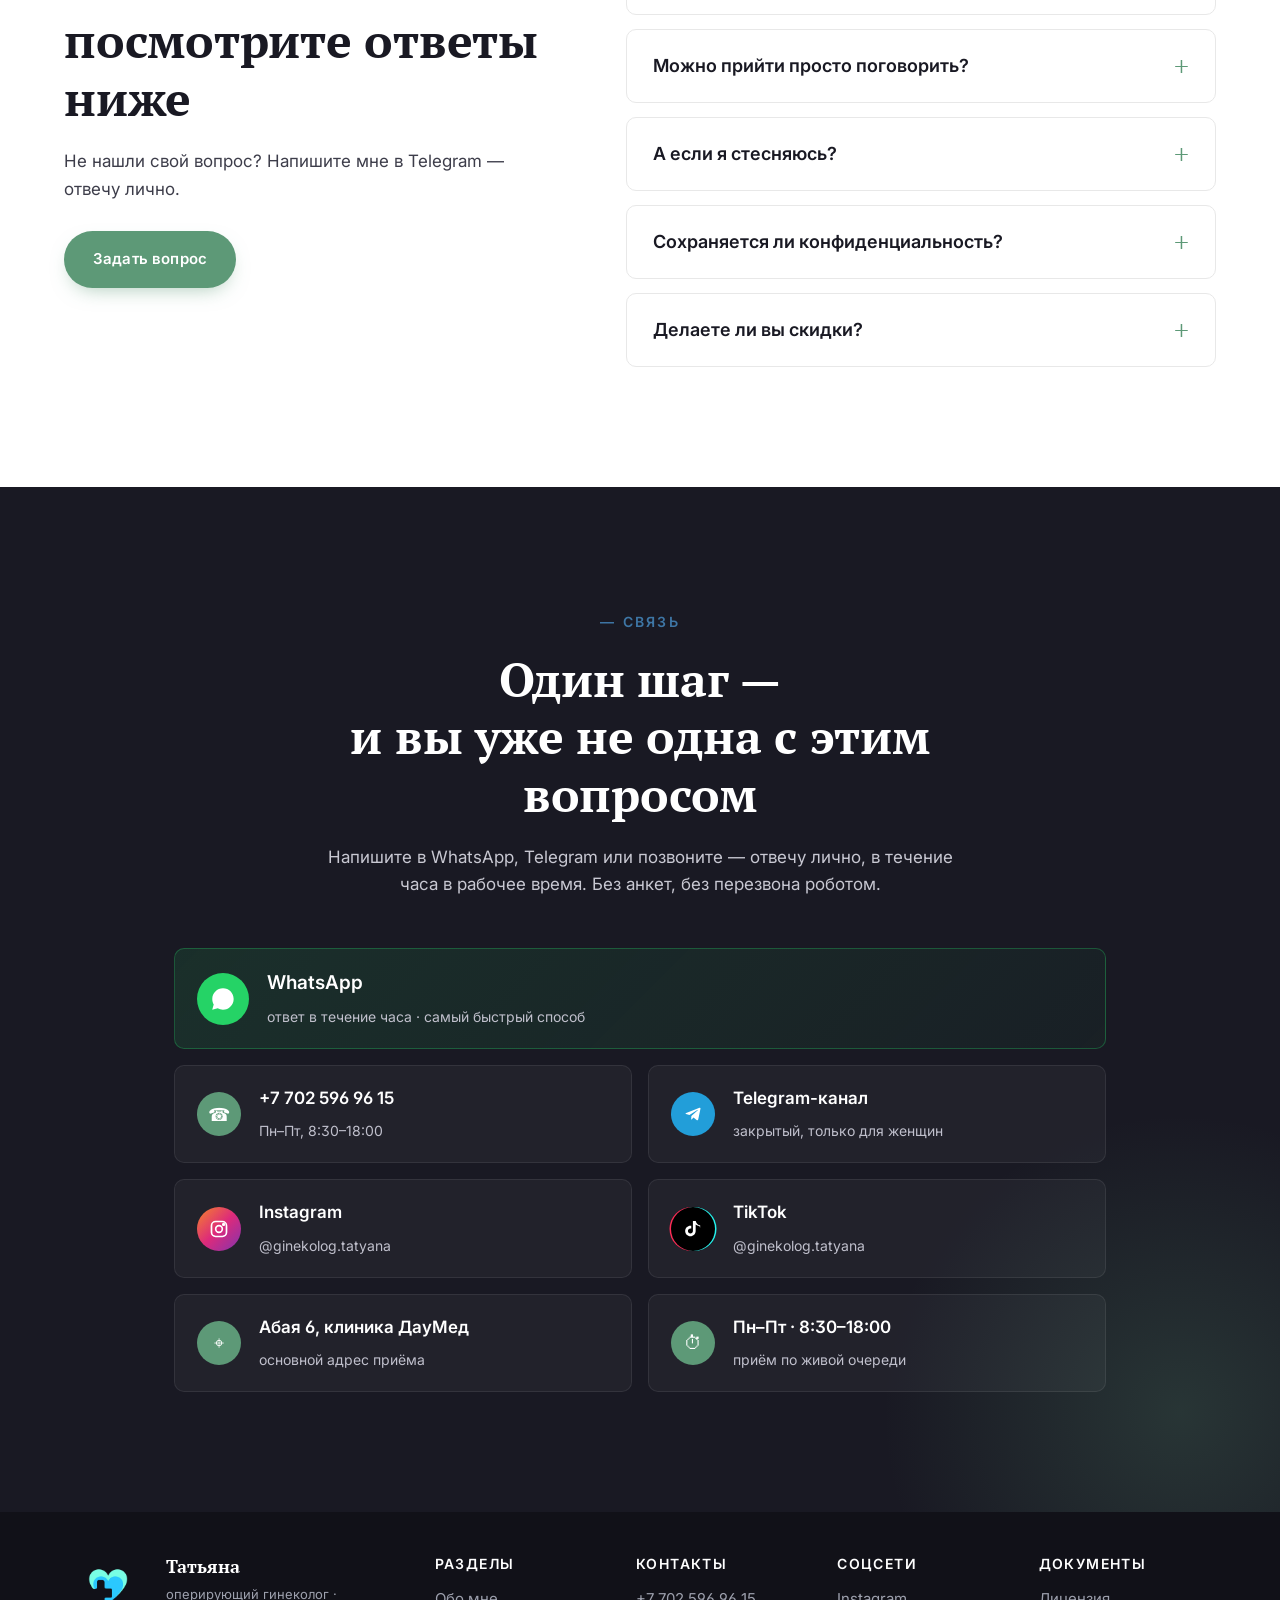
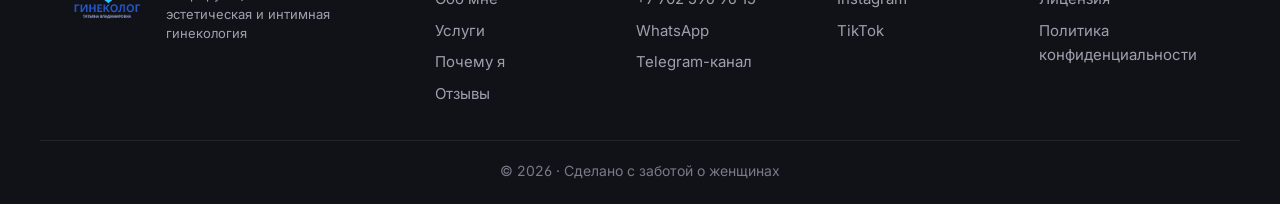
==== commit 75608967: "Add cookie consent bar on all pages: shows once until accepted (localStorage), fixed bottom, dark gl" ====
--- a/index.html
+++ b/index.html
@@ -1079,5 +1079,30 @@
 },{rootMargin:'-40% 0px -55% 0px'});
 sections.forEach(s=>dio.observe(s));
 </script>
+<!-- ===== COOKIE BAR ===== -->
+<div class="cookie-bar" id="cookieBar" hidden>
+  <div class="cookie-bar__text">
+    Мы используем cookie, чтобы сайт работал удобнее.
+    Продолжая пользоваться сайтом, вы соглашаетесь с
+    <a href="#">политикой конфиденциальности</a> и обработкой персональных данных.
+  </div>
+  <button type="button" class="cookie-bar__btn" id="cookieAccept">Принимаю</button>
+</div>
+<script>
+(function(){
+  var bar=document.getElementById('cookieBar');
+  if(!bar)return;
+  try{
+    if(localStorage.getItem('cookieAccepted')==='1')return;
+  }catch(e){}
+  bar.hidden=false;
+  document.getElementById('cookieAccept').addEventListener('click',function(){
+    try{localStorage.setItem('cookieAccepted','1')}catch(e){}
+    bar.classList.add('hide');
+    setTimeout(function(){bar.hidden=true},350);
+  });
+})();
+</script>
+
 </body>
 </html>
--- a/styles.css
+++ b/styles.css
@@ -74,12 +74,12 @@
   background:rgba(250,246,242,.85);backdrop-filter:blur(14px);
   border-bottom:1px solid rgba(230,216,204,.6);
 }
-.nav__inner{display:flex;align-items:center;gap:32px;padding:18px 24px}
+.nav__inner{display:flex;align-items:center;gap:32px;padding:8px 24px}
 .nav__logo{display:flex;align-items:center;gap:12px}
-.nav__logo-img{height:54px;width:auto;object-fit:contain;display:block}
+.nav__logo-img{height:72px;width:auto;object-fit:contain;display:block}
 .nav__logo-fallback{display:flex;align-items:center;gap:12px}
-.footer__logo-img{height:64px;width:auto;object-fit:contain;display:block;filter:brightness(1.1)}
-@media (max-width:600px){.nav__logo-img{height:44px}}
+.footer__logo-img{height:88px;width:auto;object-fit:contain;display:block;filter:brightness(1.1)}
+@media (max-width:600px){.nav__logo-img{height:60px}}
 .nav__logo-mark{
   width:42px;height:42px;border-radius:50%;background:var(--accent);color:#fff;
   display:grid;place-items:center;font-family:var(--serif);font-size:20px;font-weight:700;
@@ -552,16 +552,16 @@
 .thanks.show{display:block}
 
 /* ===== FOOTER ===== */
-.footer{background:#111118;color:#9da0ad;padding:64px 0 32px;font-size:15px;line-height:1.65}
-.footer__inner{display:grid;grid-template-columns:1.1fr 2.6fr;gap:50px;padding-bottom:40px;border-bottom:1px solid rgba(255,255,255,.08)}
+.footer{background:#111118;color:#9da0ad;padding:40px 0 22px;font-size:15px;line-height:1.65}
+.footer__inner{display:grid;grid-template-columns:1.1fr 2.6fr;gap:40px;padding-bottom:26px;border-bottom:1px solid rgba(255,255,255,.08)}
 .footer__brand{display:flex;gap:14px;align-items:flex-start}
 .footer__brand b{color:#fff;font-size:18px;font-family:var(--serif);font-weight:700}
 .footer__brand small{font-size:13px;line-height:1.5;display:block;margin-top:4px}
 .footer__cols{display:grid;grid-template-columns:repeat(4,1fr);gap:24px}
-.footer__cols h5{color:#fff;margin-bottom:16px;font-size:14px;letter-spacing:.1em;text-transform:uppercase;font-weight:600}
-.footer__cols a{display:block;color:#9da0ad;margin-bottom:10px;transition:.2s;font-size:15px}
+.footer__cols h5{color:#fff;margin-bottom:12px;font-size:14px;letter-spacing:.1em;text-transform:uppercase;font-weight:600}
+.footer__cols a{display:block;color:#9da0ad;margin-bottom:7px;transition:.2s;font-size:15px}
 .footer__cols a:hover{color:var(--accent)}
-.footer__bottom{padding-top:24px;text-align:center;font-size:14px;color:#7a7a88}
+.footer__bottom{padding-top:18px;text-align:center;font-size:14px;color:#7a7a88}
 
 /* ===== ABOUT REVEAL ===== */
 .about__inner > *{opacity:0;transform:translateY(20px);transition:.6s}
@@ -1313,6 +1313,183 @@
 }
 
 /* --- 15. Скролл-snap не делаем (мешает), но плавнее appearance --- */
+/* ========================================================== */
+/* ===== MOBILE AUDIT (≤560px) ============================== */
+/* ========================================================== */
+@media (max-width:560px){
+  .container{padding:0 18px}
+
+  /* NAV */
+  .nav__inner{padding:14px 16px;gap:12px}
+  .nav__logo{gap:10px;min-width:0}
+  .nav__logo-img{height:54px;flex-shrink:0}
+  .nav__logo-text{font-size:14px;overflow:hidden;text-overflow:ellipsis;white-space:nowrap}
+  .nav__logo-text small{font-size:11px}
+
+  /* HERO */
+  .hero{padding:50px 0 60px}
+  .hero__title{font-size:clamp(32px,7vw,42px)}
+  .hero__lead{font-size:17px}
+  .hero__cta{flex-direction:column;align-items:stretch}
+  .hero__cta .btn{width:100%;text-align:center}
+  .hero__photo-frame{max-width:260px;border-width:6px}
+  .hero__photo-badge{
+    left:50% !important;right:auto;transform:translateX(-50%);
+    bottom:-18px;font-size:13px;padding:10px 16px;white-space:nowrap;
+  }
+  .hero__stats{gap:18px 24px}
+  .hero__stats b{font-size:24px}
+  .hero__stats span{font-size:13px}
+  .hero__eyebrow{font-size:11px;padding:6px 12px}
+
+  /* MARQUEE — медленнее, крупнее для читабельности */
+  .marquee__track{animation-duration:35s;gap:36px;padding-left:36px}
+  .marquee__track span{font-size:14px}
+  .trust{padding:16px 0}
+
+  /* ABOUT */
+  .about__photo-frame{max-width:280px;margin:0 auto}
+  .about__quote{
+    max-width:300px;margin:18px auto 0;
+    font-size:17px;padding:20px 24px;text-align:center;
+  }
+  .about__text p{font-size:16px}
+  .about__certs-btn{width:100%;justify-content:center}
+
+  /* SECTION TITLES */
+  .section-title{font-size:clamp(26px,5.5vw,34px) !important}
+  .section-head{margin-bottom:36px}
+
+  /* SERVICES */
+  .service{padding:28px 22px}
+  .service h3{font-size:20px}
+  .service p{font-size:15px}
+  .service__icon{width:46px;height:46px;font-size:20px}
+
+  /* ADVANTAGES */
+  .adv__card{padding:30px 24px}
+  .adv__num{font-size:36px}
+  .adv__card h3{font-size:20px}
+  .adv__card p{font-size:15px}
+
+  /* PROCESS */
+  .process{padding:60px 0}
+  .path{padding:20px 0;gap:24px}
+  .path__card{padding:18px 18px;max-width:none}
+  .path__card h4{font-size:20px}
+  .path__num{font-size:12px}
+  .path__node{width:48px;height:48px}
+  .path__node svg{width:20px;height:20px}
+  .process__cta-text{font-size:16px}
+
+  /* CLUB */
+  .club{padding:60px 0}
+  .club__card{padding:30px 20px}
+  .club__title{font-size:26px}
+  .club__lead{font-size:15px}
+  .club__topic{grid-template-columns:34px 1fr;gap:12px;padding:12px 14px}
+  .club__topic-mark{width:34px;height:34px;font-size:15px}
+  .club__topic b{font-size:15px}
+  .club__topic small{font-size:13px}
+  .club__access{font-size:12px;padding:10px 14px}
+
+  /* REVIEWS CAROUSEL — прячем боковые превью на узких */
+  .reviews{padding:60px 0 80px}
+  .rev-carousel{padding:20px 0 50px}
+  .rev-stage{height:460px}
+  .rev-slide{width:260px;height:420px;margin-left:-130px;margin-top:-210px;border-radius:14px}
+  .rev-slide[data-pos="-1"],.rev-slide[data-pos="1"]{opacity:0;pointer-events:none}
+  .rev-arrow{width:40px;height:40px}
+  .rev-arrow svg{width:18px;height:18px}
+  .rev-arrow--prev{left:6px}
+  .rev-arrow--next{right:6px}
+  .rev-counter{font-size:12px;padding:5px 10px}
+  .rev-dots{margin-top:24px;flex-wrap:wrap;max-width:260px;margin-left:auto;margin-right:auto}
+  .rev-dots button{width:6px;height:6px}
+  .rev-dots button.active{width:20px;border-radius:3px}
+  .rev-slide--text{padding:30px 22px 22px}
+  .rev-slide--text blockquote{font-size:16px}
+  .rev-slide--text .rev-quote{font-size:80px;top:30px;left:18px}
+
+  /* FAQ */
+  .faq__list summary{font-size:16px}
+  .faq__list details{padding:18px 20px}
+  .faq__list p{font-size:15px}
+
+  /* CONTACT */
+  .contact{padding:60px 0}
+  .contact__items--grid{gap:10px}
+  .contact__item{padding:14px 16px;gap:14px}
+  .contact__item span{width:40px;height:40px;flex-shrink:0}
+  .contact__item--hi span{width:46px !important;height:46px !important}
+  .contact__item b{font-size:15px}
+  .contact__item small{font-size:12px}
+  .contact__head > p{font-size:15px}
+
+  /* MIRROR/CERTS MODALS */
+  .mirror-modal__close,.certs-modal__close{top:12px;right:12px;width:40px;height:40px}
+  .certs-modal__stage{padding:22px 18px}
+  .certs-modal__head h3{font-size:22px}
+  .certs-grid{gap:10px}
+
+  /* FLOATING BUTTONS */
+  .wa-float{right:12px;bottom:12px;width:48px;height:48px}
+  .wa-float svg{width:26px;height:26px}
+  .mirror-float{right:12px;bottom:72px;width:44px;height:44px}
+  .mirror-float svg{width:22px;height:22px}
+
+  /* FOOTER */
+  .footer{padding:32px 0 18px}
+  .footer__cols{gap:24px}
+  .footer__brand{flex-direction:column;text-align:center;align-items:center;gap:10px}
+  .footer__logo-img{height:72px}
+
+  /* SECTION PADDINGS — общее уменьшение */
+  .services,.adv,.faq{padding:60px 0}
+}
+
+/* ========================================================== */
+/* ===== COOKIE BAR ======================================== */
+/* ========================================================== */
+.cookie-bar{
+  position:fixed;left:20px;right:20px;bottom:20px;z-index:250;
+  display:flex;align-items:center;gap:20px;
+  max-width:880px;margin:0 auto;
+  padding:16px 22px;
+  background:rgba(25,25,35,.96);color:#e9ecf2;
+  border:1px solid rgba(255,255,255,.08);border-radius:14px;
+  box-shadow:0 20px 50px -12px rgba(0,0,0,.5);
+  backdrop-filter:blur(10px);
+  animation:cookieIn .4s cubic-bezier(.2,.7,.2,1);
+  transition:opacity .35s, transform .35s;
+}
+.cookie-bar.hide{opacity:0;transform:translateY(20px);pointer-events:none}
+.cookie-bar[hidden]{display:none}
+@keyframes cookieIn{
+  from{opacity:0;transform:translateY(30px)}
+  to{opacity:1;transform:translateY(0)}
+}
+.cookie-bar__text{font-size:14px;line-height:1.5;color:#c8ccd6;flex:1;min-width:0}
+.cookie-bar__text a{color:#d4b88a;text-decoration:underline;text-underline-offset:2px}
+.cookie-bar__text a:hover{color:#f0d8a6}
+.cookie-bar__btn{
+  flex-shrink:0;padding:11px 24px;border-radius:999px;cursor:pointer;
+  background:var(--accent);color:#fff;border:0;
+  font-family:inherit;font-size:14px;font-weight:600;letter-spacing:.02em;
+  transition:.2s ease;
+}
+.cookie-bar__btn:hover{background:var(--accent-2);transform:translateY(-1px)}
+
+@media (max-width:600px){
+  .cookie-bar{
+    left:12px;right:12px;bottom:12px;
+    flex-direction:column;gap:12px;align-items:stretch;
+    padding:14px 18px;
+  }
+  .cookie-bar__text{font-size:13px;text-align:center}
+  .cookie-bar__btn{width:100%}
+}
+
 @media (prefers-reduced-motion: reduce){
   *{animation:none !important;transition:none !important}
   .split-ch{opacity:1;transform:none}
